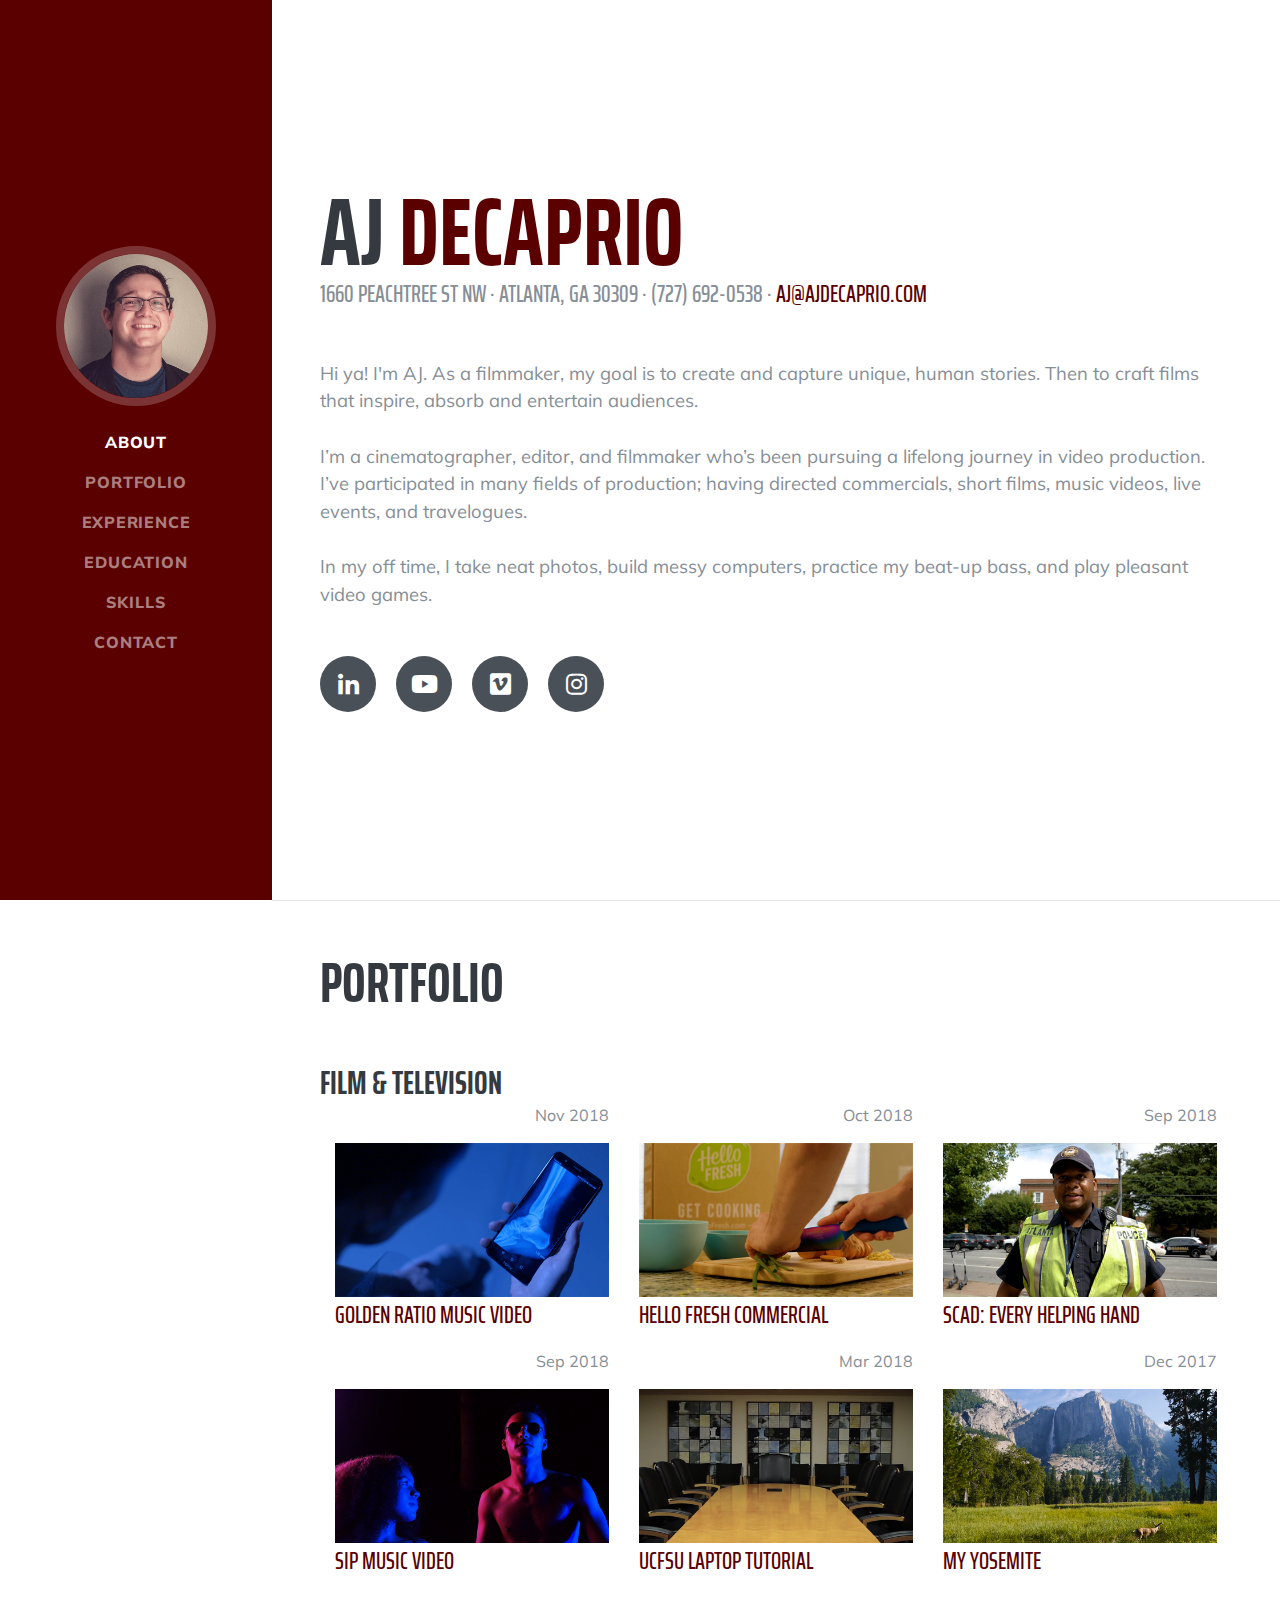
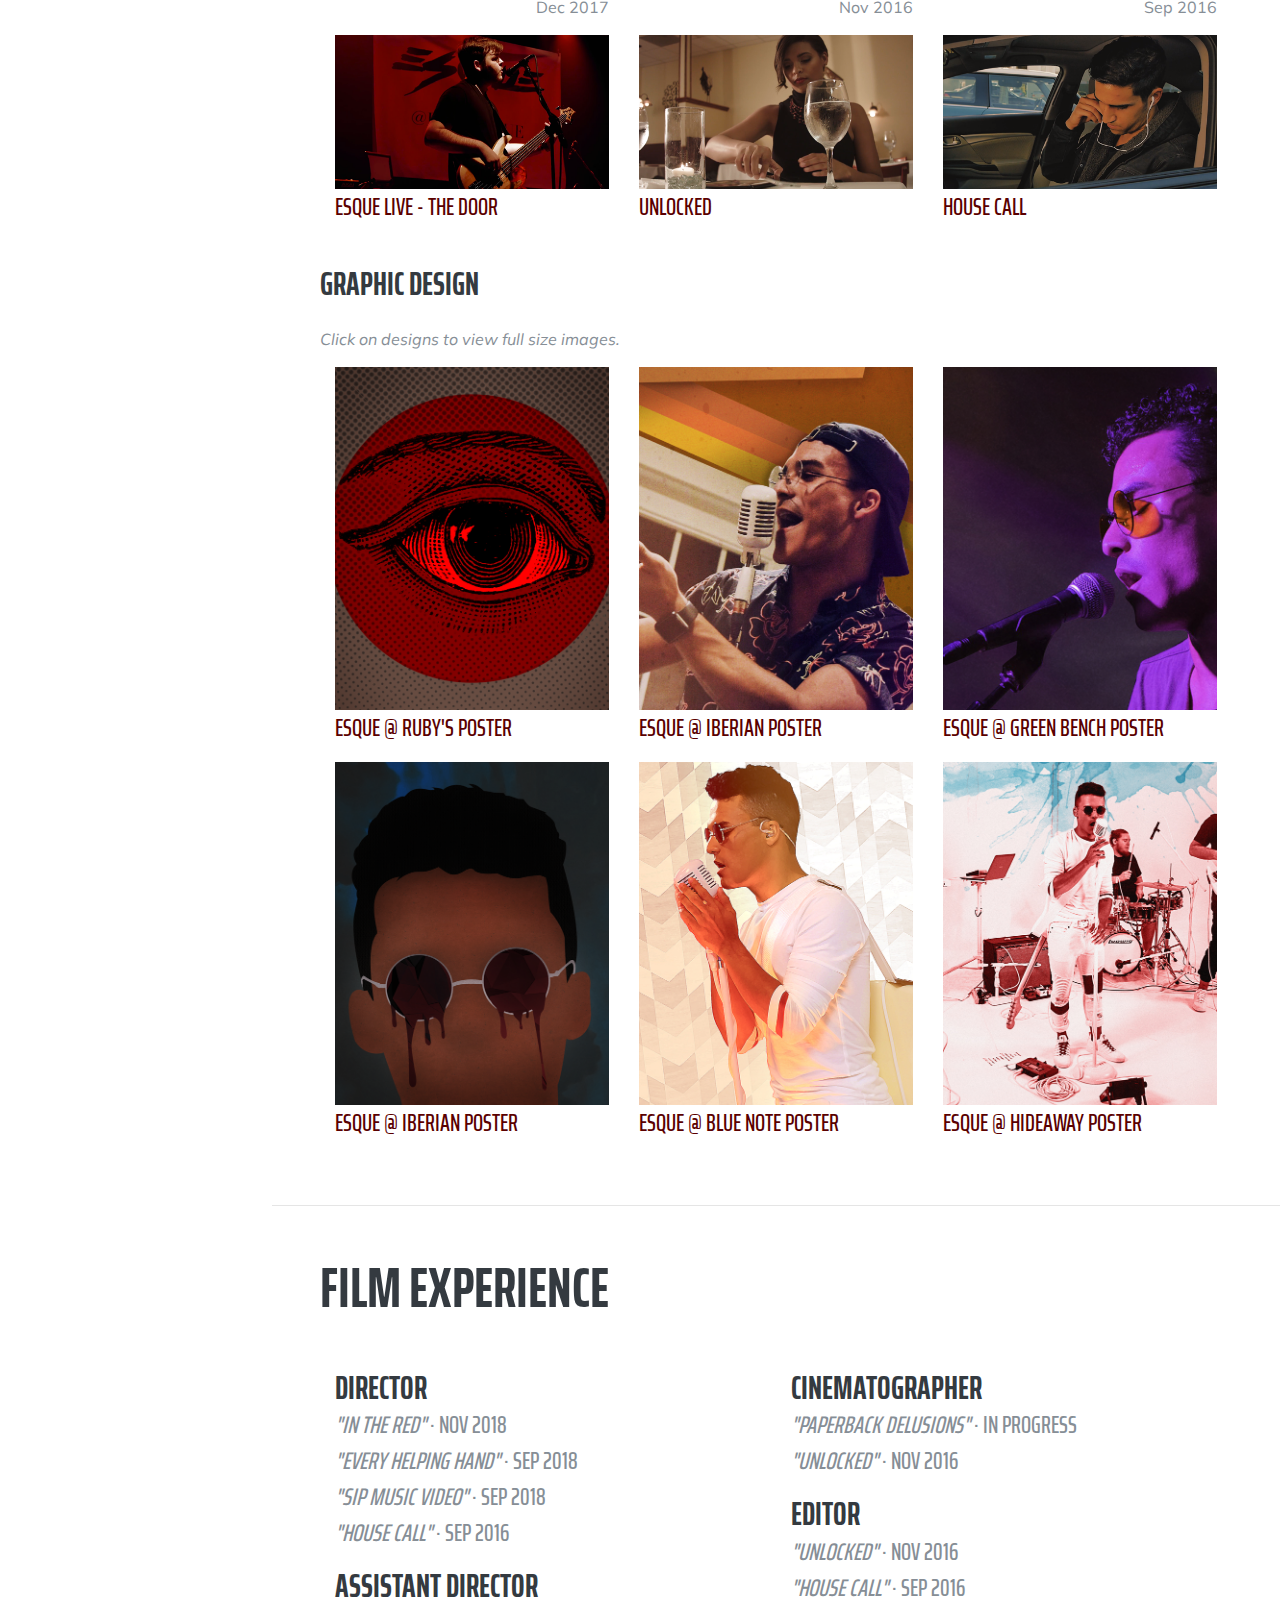
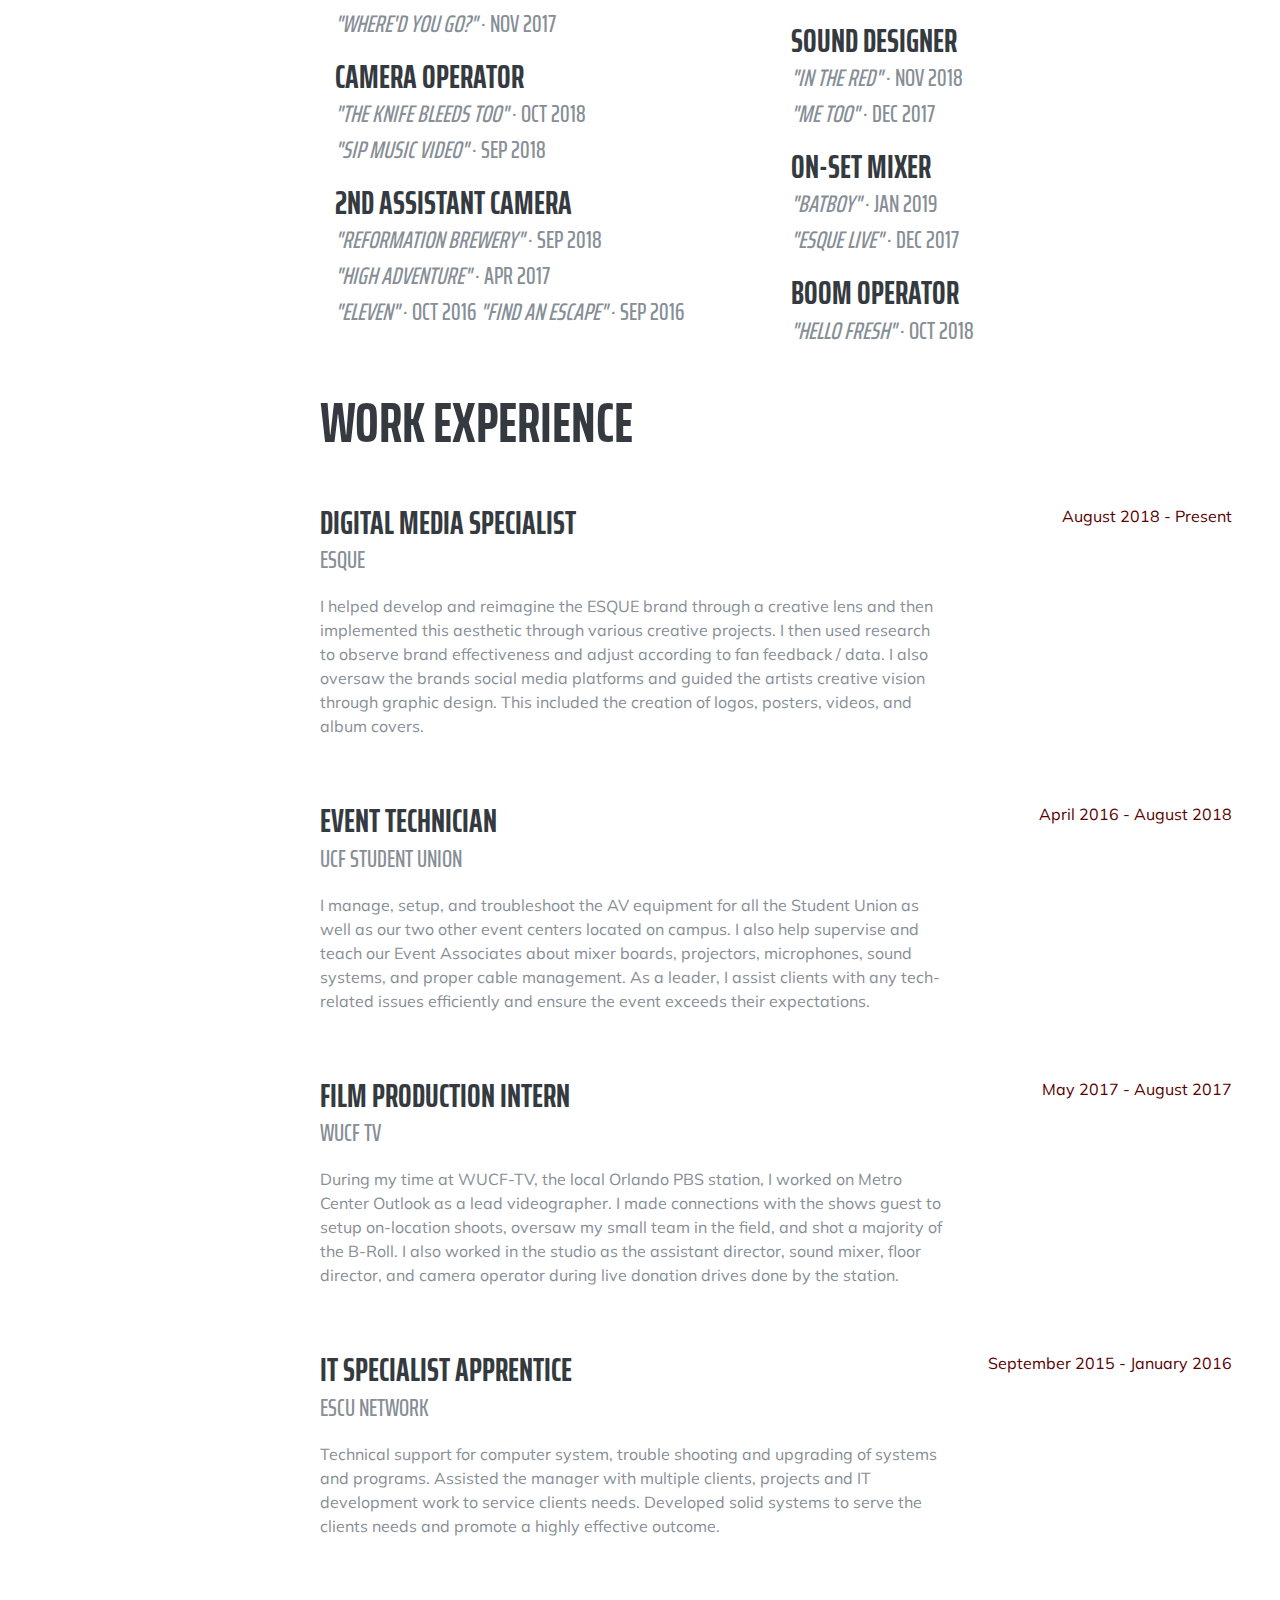
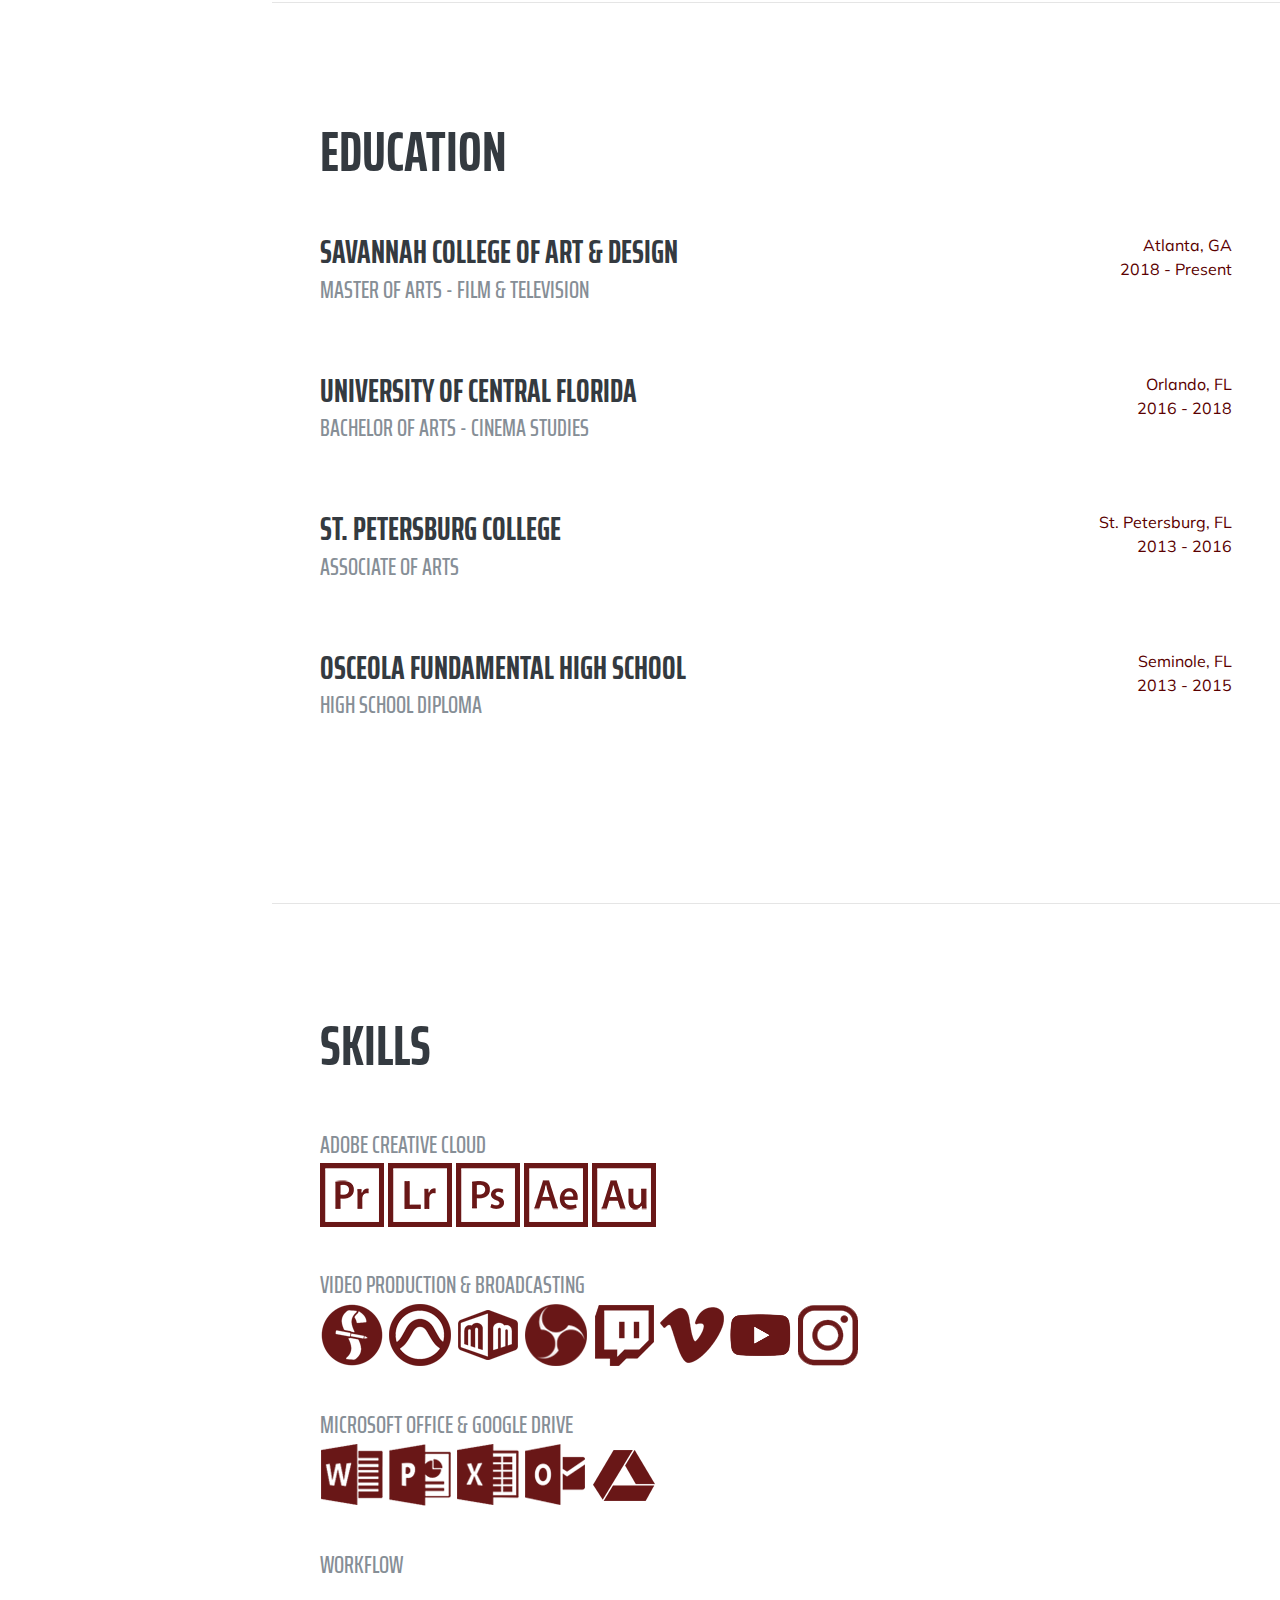
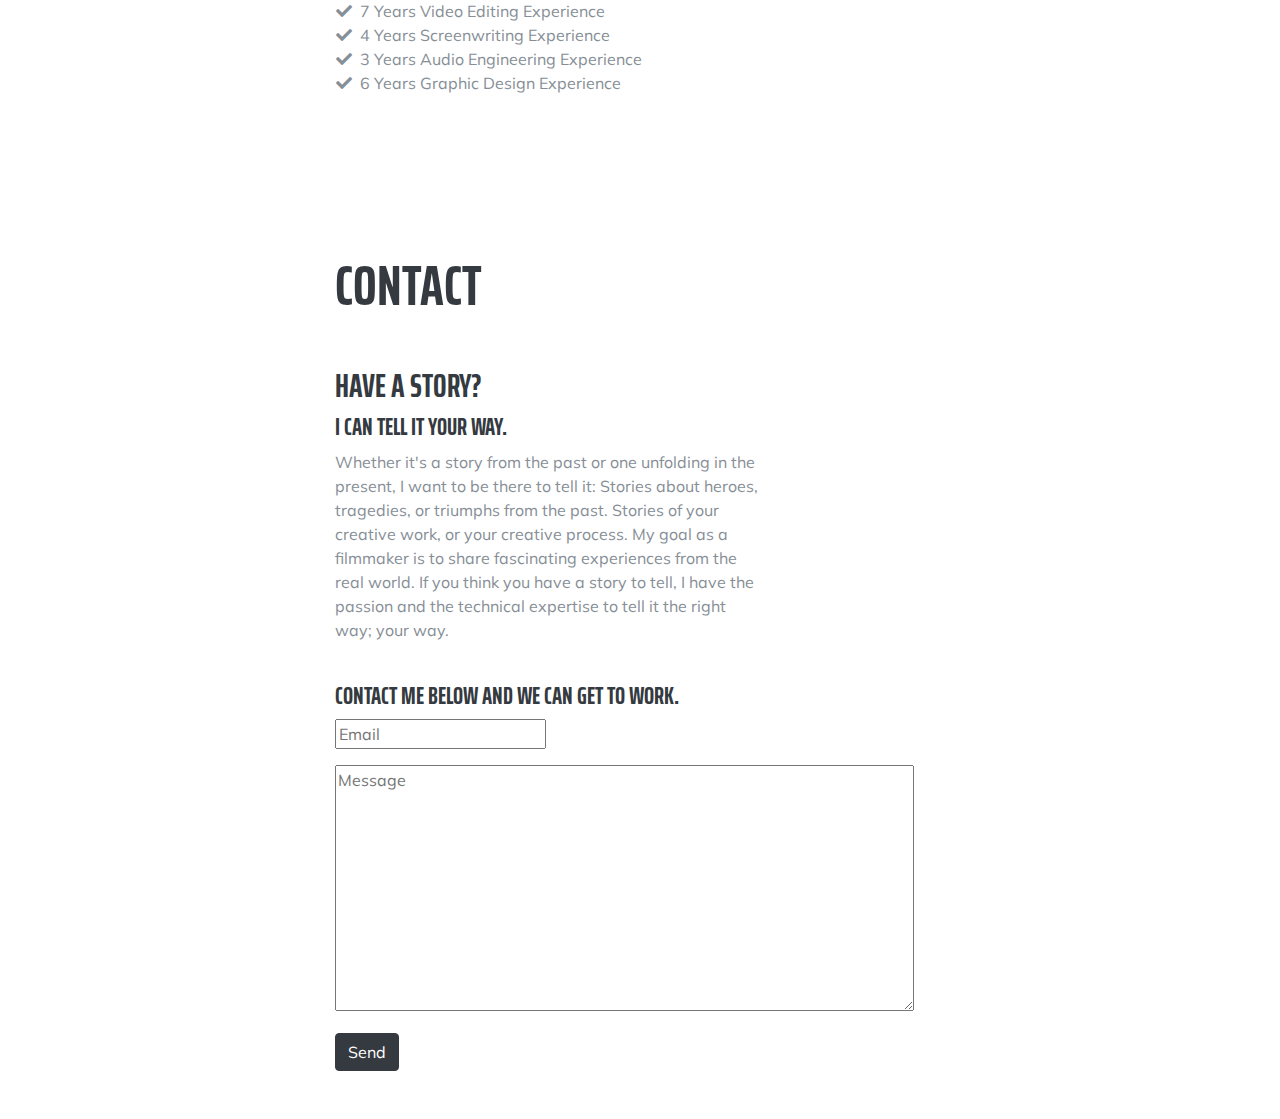
==== index.html @ a06e975a "Update index.html" ====
<!DOCTYPE html>
<html lang="en">

  <head>

    <meta charset="utf-8">
    <meta name="viewport" content="width=device-width, initial-scale=1, shrink-to-fit=no">
    <meta name="description" content="AJ DeCaprio, cinematographer, producer, graphic designer and life long filmmaker who’s been creating videos since I was thirteen years old.">
    <meta name="author" content="AJ DeCaprio">
    <meta name="keywords" content="AJ,DeCaprio,AJ DeCaprio,filmmaker,video,videographer,cinematographer,producer,film,television,filming,streaming,content producer,media,scad,ucf,social media,orlando,atlanta,clearwater,florida,georgia,photography,photographer,photo,av,av technician,event production,production technician,adobe,photoshop,premiere">
    <link rel="shortcut icon" href="/favicon.ico" type="image/x-icon">
    <link rel="icon" href="/favicon.ico" type="image/x-icon">
    
    <title>AJ DeCaprio</title>

    <!-- Bootstrap core CSS -->
    <link href="vendor/bootstrap/css/bootstrap.min.css" rel="stylesheet">

    <!-- Custom fonts for this template -->
    <link href="https://fonts.googleapis.com/css?family=Saira+Extra+Condensed:500,700" rel="stylesheet">
    <link href="https://fonts.googleapis.com/css?family=Muli:400,400i,800,800i" rel="stylesheet">
    <link href="vendor/fontawesome-free/css/all.min.css" rel="stylesheet">

    <!-- Custom styles for this template -->
    <link href="css/resume.min.css" rel="stylesheet">

  </head>

  <body id="page-top">

    <nav class="navbar navbar-expand-lg navbar-dark bg-primary fixed-top" id="sideNav">
      <a class="navbar-brand js-scroll-trigger" href="#page-top">
        <span class="d-block d-lg-none"><img src="img/navlogo.png" alt="AJ DeCaprio Logo"></span>
        <span class="d-none d-lg-block">
          <img class="img-fluid img-profile rounded-circle mx-auto mb-2" src="img/profile.jpg" alt="">
        </span>
      </a>
      <button class="navbar-toggler" type="button" data-toggle="collapse" data-target="#navbarSupportedContent" aria-controls="navbarSupportedContent" aria-expanded="false" aria-label="Toggle navigation">
        <span class="navbar-toggler-icon"></span>
      </button>
      <div class="collapse navbar-collapse" id="navbarSupportedContent">
        <ul class="navbar-nav">
          <li class="nav-item">
            <a class="nav-link js-scroll-trigger" href="#about">About</a>
          </li>
          <li class="nav-item">
            <a class="nav-link js-scroll-trigger" href="#portfolio">Portfolio</a>
          </li>
          <li class="nav-item">
            <a class="nav-link js-scroll-trigger" href="#experience">Experience</a>
          </li>
          <li class="nav-item">
            <a class="nav-link js-scroll-trigger" href="#education">Education</a>
          </li>
          <li class="nav-item">
            <a class="nav-link js-scroll-trigger" href="#skills">Skills</a>
          </li>
          <li class="nav-item">
            <a class="nav-link js-scroll-trigger" href="#contact">Contact</a>
          </li>
        </ul>
      </div>
    </nav>

    <div class="container-fluid p-0">

      <section class="resume-section p-3 p-lg-5 d-flex d-column" id="about">
        <div class="my-auto">
          <h1 class="mb-0">AJ
            <span class="text-primary">DeCaprio</span>
          </h1>
          <div class="subheading mb-5">1660 Peachtree St NW · Atlanta, GA 30309 · (727) 692-0538 ·
            <a href="mailto:name@email.com">aj@ajdecaprio.com</a>
          </div>
          <p class="lead mb-5">Hi ya! I'm AJ. As a filmmaker, my goal is to create and capture unique, human stories. Then to craft films that inspire, absorb and entertain audiences.
            <br><br>I’m a cinematographer, editor, and filmmaker who’s been pursuing a lifelong journey in video production. I’ve participated in many fields of production; having directed commercials, short films, music videos, live events, and travelogues.
            <br><br>In my off time, I take neat photos, build messy computers, practice my beat-up bass, and play pleasant video games.</p>
          <div class="social-icons">
            <a href="https://www.linkedin.com/in/ajdecaprio/">
              <i class="fab fa-linkedin-in"></i>
            </a>
            <a href="https://www.youtube.com/channel/UCJvjbZ6SPmiBK9S8sHtNCKw">
              <i class="fab fa-youtube"></i>
            </a>
            <a href="https://vimeo.com/user14061651">
              <i class="fab fa-vimeo"></i>
            </a>
            <a href="https://www.instagram.com/ajdecaprio/">
              <i class="fab fa-instagram"></i>
            </a>
          </div>
        </div>
      </section>

      <hr class="m-0">

      <section class="resume-section p-3 p-lg-5 d-flex flex-column" id="portfolio">
        <div class="my-auto">
          <h2 class="mb-5">Portfolio</h2>

          <h3 class="mb-0">Film & Television</h3>
          <div class="container">
            <div class="row">
              <div class="col-md-4">
                <p class="text-md-right">Nov 2018</p>
                <div class="thumbnail">
                  <a href="https://vimeo.com/297873818" target="_blank">
                    <img src="img/grthumb.png" alt="Golden Ratio Music Video" style="width:100%">
                    <div class="caption">
                      <div class="subheading mb-3">Golden Ratio Music Video</div>
                    </div>
                  </a>
                </div>
              </div>
              <div class="col-md-4">
                <p class="text-md-right">Oct 2018</p>
                <div class="thumbnail">
                  <a href="https://vimeo.com/296606565" target="_blank">
                    <img src="img/hfthumb.png" alt="Hello Fresh Commercial" style="width:100%">
                    <div class="caption">
                      <div class="subheading mb-3">Hello Fresh Commercial</div>
                    </div>
                  </a>
                </div>
              </div>
              <div class="col-md-4">
                <p class="text-md-right">Sep 2018</p>
                <div class="thumbnail">
                  <a href="https://vimeo.com/294093786" target="_blank">
                    <img src="img/ehhthumb.png" alt="SCAD Every Helping Hand" style="width:100%">
                    <div class="caption">
                      <div class="subheading mb-3">SCAD: Every Helping Hand</div>
                    </div>
                  </a>
                </div>
              </div>
              <div class="col-md-4">
                <p class="text-md-right">Sep 2018</p>
                <div class="thumbnail">
                  <a href="https://www.youtube.com/watch?v=kn7mEF0zBws" target="_blank">
                    <img src="img/sipthumb.png" alt="SIP ESQUE Music Video" style="width:100%">
                    <div class="caption">
                      <div class="subheading mb-3">SIP Music Video</div>
                    </div>
                  </a>
                </div>
              </div>
              <div class="col-md-4">
                <p class="text-md-right">Mar 2018</p>
                <div class="thumbnail">
                  <a href="https://www.youtube.com/watch?v=7LktbxZEDXk" target="_blank">
                    <img src="img/ucfsuthumb.jpg" alt="UCF Student Union Laptop Tutorial" style="width:100%">
                    <div class="caption">
                      <div class="subheading mb-3">UCFSU Laptop Tutorial</div>
                    </div>
                  </a>
                </div>
              </div>
              <div class="col-md-4">
                <p class="text-md-right">Dec 2017</p>
                <div class="thumbnail">
                  <a href="https://www.youtube.com/watch?v=hkmFsbJA8bU" target="_blank">
                    <img src="img/ythumb.png" alt="My Yosemite" style="width:100%">
                    <div class="caption">
                      <div class="subheading mb-3">My Yosemite</div>
                    </div>
                  </a>
                </div>
              </div>
              <div class="col-md-4">
                <p class="text-md-right">Dec 2017</p>
                <div class="thumbnail">
                  <a href="https://www.youtube.com/watch?v=hBMChpxSTyI" target="_blank">
                    <img src="img/etdthumb.png" alt="ESQUE The Door Cover" style="width:100%">
                    <div class="caption">
                      <div class="subheading mb-3">ESQUE Live - The Door</div>
                    </div>
                  </a>
                </div>
              </div>
              <div class="col-md-4">
                <p class="text-md-right">Nov 2016</p>
                <div class="thumbnail">
                  <a href="https://www.youtube.com/watch?v=hHYoXOsNoZA" target="_blank">
                    <img src="img/unlthumb.png" alt="Unlocked" style="width:100%">
                    <div class="caption">
                      <div class="subheading mb-3">Unlocked</div>
                    </div>
                  </a>
                </div>
              </div>
              <div class="col-md-4">
                <p class="text-md-right">Sep 2016</p>
                <div class="thumbnail">
                  <a href="https://vimeo.com/183699659" target="_blank">
                    <img src="img/hcthumb.png" alt="House Call" style="width:100%">
                    <div class="caption">
                      <div class="subheading mb-3">House Call</div>
                    </div>
                  </a>
                </div>
              </div>
            </div>
          </div><br>


          <h3 class="mb-0">Graphic Design</h3><br>
          <p><i>Click on designs to view full size images.</i></p>
          <div class="container">
            <div class="row">
              <div class="col-md-4">
                <div class="thumbnail">
                  <a href="img/esque6.png" target="_blank">
                    <img src="img/esque6thumb.png" alt="ESQUE Poster" style="width:100%">
                    <div class="caption">
                      <div class="subheading mb-3">ESQUE @ Ruby's Poster</div>
                    </div>
                  </a>
                </div>
              </div>
              <div class="col-md-4">
                <div class="thumbnail">
                  <a href="img/esque5.jpg" target="_blank">
                    <img src="img/esque5thumb.jpg" alt="ESQUE Poster" style="width:100%">
                    <div class="caption">
                      <div class="subheading mb-3">ESQUE @ Iberian Poster</div>
                    </div>
                  </a>
                </div>
              </div>
              <div class="col-md-4">
                <div class="thumbnail">
                  <a href="img/esque4.jpeg" target="_blank">
                    <img src="img/esque4thumb.jpg" alt="ESQUE Poster" style="width:100%">
                    <div class="caption">
                      <div class="subheading mb-3">ESQUE @ Green Bench Poster</div>
                    </div>
                  </a>
                </div>
              </div>
              <div class="col-md-4">
                <div class="thumbnail">
                  <a href="img/esque3.png" target="_blank">
                    <img src="img/esque3thumb.png" alt="ESQUE Poster" style="width:100%">
                    <div class="caption">
                      <div class="subheading mb-3">ESQUE @ Iberian Poster</div>
                    </div>
                  </a>
                </div>
              </div>
              <div class="col-md-4">
                <div class="thumbnail">
                  <a href="img/esque2.png" target="_blank">
                    <img src="img/esque2thumb.jpg" alt="ESQUE Poster" style="width:100%">
                    <div class="caption">
                      <div class="subheading mb-3">ESQUE @ Blue Note Poster</div>
                    </div>
                  </a>
                </div>
              </div>
              <div class="col-md-4">
                <div class="thumbnail">
                  <a href="img/esque1.jpg" target="_blank">
                    <img src="img/esque1thumb.jpg" alt="ESQUE Poster" style="width:100%">
                    <div class="caption">
                      <div class="subheading mb-3">ESQUE @ Hideaway Poster</div>
                    </div>
                  </a>
                </div>
              </div>
            </div>
          </div>

        </div>
      </section>

      <hr class="m-0">

      <section class="resume-section p-3 p-lg-5 d-flex flex-column" id="experience">
        <div class="my-auto">
          <h2 class="mb-5">Film Experience</h2>

          <div class="container">
            <div class="row align-items-start">
              <div class="col">
                <h3 class="mb-0">Director</h3>
                <div class="subheading mb-3">
                  <i>"In The Red"</i> · Nov 2018<br>
                  <i>"Every Helping Hand"</i> · Sep 2018<br>
                  <i>"SIP Music Video"</i> · Sep 2018<br>
                  <i>"House Call"</i> · Sep 2016<br>
                </div>
                <h3 class="mb-0">Assistant Director</h3>
                <div class="subheading mb-3 ">
                  <i>"Where'd You Go?"</i> · Nov 2017
                </div>
                <h3 class="mb-0">Camera Operator</h3>
                <div class="subheading mb-3">
                  <i>"The Knife Bleeds Too"</i> · Oct 2018<br>
                  <i>"SIP Music Video"</i> · Sep 2018<br>
                </div>
                <h3 class="mb-0">2nd Assistant Camera</h3>
                <div class="subheading mb-3">
                  <i>"Reformation Brewery"</i> · Sep 2018<br>
                  <i>"High Adventure"</i> · Apr 2017<br>
                  <i>"Eleven"</i> · Oct 2016
                  <i>"Find an Escape"</i> · Sep 2016<br>
                </div>
              </div>
              <div class="col">
                <h3 class="mb-0">Cinematographer</h3>
                <div class="subheading mb-3">
                  <i>"Paperback Delusions"</i> · In Progress<br>
                  <i>"Unlocked"</i> · Nov 2016
                </div>
                <h3 class="mb-0">Editor</h3>
                <div class="subheading mb-3">
                  <i>"Unlocked"</i> · Nov 2016<br>
                  <i>"House Call"</i> · Sep 2016
                </div>
                <h3 class="mb-0">Sound Designer</h3>
                <div class="subheading mb-3">
                  <i>"In The Red"</i> · Nov 2018<br>
                  <i>"Me Too"</i> · Dec 2017
                </div>
                <h3 class="mb-0">On-Set Mixer</h3>
                <div class="subheading mb-3">
                  <i>"BatBoy"</i> · Jan 2019<br>
                  <i>"ESQUE Live"</i> · Dec 2017<br>
                </div>
                <h3 class="mb-0">Boom Operator</h3>
                <div class="subheading mb-3">
                  <i>"Hello Fresh"</i> · Oct 2018
                </div>

              </div>
            </div>


        </div><br>

          <h2 class="mb-5">Work Experience</h2>

          <div class="resume-item d-flex flex-column flex-md-row mb-5">
            <div class="resume-content mr-auto">
              <h3 class="mb-0">Digital Media Specialist</h3>
              <div class="subheading mb-3">ESQUE</div>
              <p>I helped develop and reimagine the ESQUE brand through a creative lens and then implemented this aesthetic through various creative projects. I then used research to observe brand effectiveness and adjust according to fan feedback / data. I also oversaw the brands social media platforms and guided the artists creative vision through graphic design. This included the creation of  logos, posters, videos, and album covers.</p>
            </div>
            <div class="resume-date text-md-right">
              <span class="text-primary">August 2018 - Present</span>
            </div>
          </div>

          <div class="resume-item d-flex flex-column flex-md-row mb-5">
            <div class="resume-content mr-auto">
              <h3 class="mb-0">Event Technician</h3>
              <div class="subheading mb-3">UCF Student Union</div>
              <p>I manage, setup, and troubleshoot the AV equipment for all the Student Union as well as our two other event centers located on campus. I also help supervise and teach our Event Associates about mixer boards, projectors, microphones, sound systems, and proper cable management. As a leader, I assist clients with any tech-related issues efficiently and ensure the event exceeds their expectations.</p>
            </div>
            <div class="resume-date text-md-right">
              <span class="text-primary">April 2016 - August 2018</span>
            </div>
          </div>

          <div class="resume-item d-flex flex-column flex-md-row mb-5">
            <div class="resume-content mr-auto">
              <h3 class="mb-0">Film Production Intern</h3>
              <div class="subheading mb-3">WUCF TV</div>
              <p>During my time at WUCF-TV, the local Orlando PBS station, I worked on Metro Center Outlook as a lead videographer. I made connections with the shows guest to setup on-location shoots, oversaw my small team in the field, and shot a majority of the B-Roll. I also worked in the studio as the assistant director, sound mixer, floor director, and camera operator during live donation drives done by the station.</p>
            </div>
            <div class="resume-date text-md-right">
              <span class="text-primary">May 2017 - August 2017</span>
            </div>
          </div>

          <div class="resume-item d-flex flex-column flex-md-row">
            <div class="resume-content mr-auto">
              <h3 class="mb-0">IT Specialist Apprentice</h3>
              <div class="subheading mb-3">ESCU Network</div>
              <p>Technical support for computer system, trouble shooting and upgrading of systems and programs.
                Assisted the manager with multiple clients, projects and IT development work to service clients needs. Developed solid systems to serve the clients needs and promote a highly effective outcome.</p>
            </div>
            <div class="resume-date text-md-right">
              <span class="text-primary">September 2015 - January 2016</span>
            </div>
          </div>

        </div>

      </section>

      <hr class="m-0">

      <section class="resume-section p-3 p-lg-5 d-flex flex-column" id="education">
        <div class="my-auto">
          <h2 class="mb-5">Education</h2>

          <div class="resume-item d-flex flex-column flex-md-row mb-5">
            <div class="resume-content mr-auto">
              <h3 class="mb-0">Savannah College of Art & Design</h3>
              <div class="subheading mb-3">Master of Arts - Film & Television</div>
            </div>
            <div class="resume-date text-md-right">
              <div><span class="text-primary">Atlanta, GA</span></div>
              <span class="text-primary">2018 - Present</span>
            </div>
          </div>

          <div class="resume-item d-flex flex-column flex-md-row mb-5">
            <div class="resume-content mr-auto">
              <h3 class="mb-0">University of Central Florida</h3>
              <div class="subheading mb-3">Bachelor of Arts - Cinema Studies</div>
            </div>
            <div class="resume-date text-md-right">
              <div><span class="text-primary">Orlando, FL</span></div>
              <span class="text-primary">2016 - 2018</span>
            </div>
          </div>

          <div class="resume-item d-flex flex-column flex-md-row mb-5">
            <div class="resume-content mr-auto">
              <h3 class="mb-0">St. Petersburg College</h3>
              <div class="subheading mb-3">Associate of Arts</div>
            </div>
            <div class="resume-date text-md-right">
              <div><span class="text-primary">St. Petersburg, FL</span></div>
              <span class="text-primary">2013 - 2016</span>
            </div>
          </div>

          <div class="resume-item d-flex flex-column flex-md-row mb-5">
            <div class="resume-content mr-auto">
              <h3 class="mb-0">Osceola Fundamental High School</h3>
              <div class="subheading mb-3">High School Diploma</div>
            </div>
            <div class="resume-date text-md-right">
              <div><span class="text-primary">Seminole, FL</span></div>
              <span class="text-primary">2013 - 2015</span>
            </div>
          </div>

        </div>
      </section>

      <hr class="m-0">

      <section class="resume-section p-3 p-lg-5 d-flex flex-column" id="skills">
        <div class="my-auto">
          <h2 class="mb-5">Skills</h2>

          <div class="subheading mb-3">Adobe Creative Cloud<br>
              <img src="img/pr.png" title="Adobe Premiere" alt="Adobe Premiere" class="skill">
              <img src="img/lr.png" title="Adobe Lightroom" alt="Adobe Lightroom" class="skill">
              <img src="img/ps.png" title="Adobe Photoshop"alt="Adobe Photoshop" class="skill">
              <img src="img/ae.png" title="Adobe After Effects" alt="Adobe After Effects" class="skill">
              <img src="img/au.png" title="Adobe Audition" alt="Adobe Audition" class="skill">
          </div><br>
          <div class="subheading mb-3">Video Production & Broadcasting<br>
              <a class="skill"><img src="img/fd.png" title="Final Draft" alt="Final Draft" class="skill">
              <a class="skill"><img src="img/pt.png" title="Avid Pro Tools" alt="Avid Pro Tools" class="skill">
              <a class="skill"><img src="img/mmbs.png" title="Movie Magic Budgeting and Scheduling" alt="Movie Magic Budgeting and Scheduling" class="skill">
              <a class="skill"><img src="img/obs.png" title="Open Broadcasting Software" alt="OBS" class="skill">
              <a class="skill"><img src="img/tw.png" title="Twitch" alt="Twitch" class="skill">
              <a class="skill"><img src="img/vimeo.png" title="Vimeo" alt="Vimeo" class="skill">
              <a class="skill"><img src="img/yt.png" title="YouTube" alt="YouTube" class="skill">
              <a class="skill"><img src="img/insta.png" title="Instagram" alt="Instagram" class="skill">
          </div><br>
          <div class="subheading mb-3">Microsoft Office & Google Drive<br>
              <a class="skill"><img src="img/wo.png" title="Microsoft Word" alt="Microsoft Word" class="skill">
              <a class="skill"><img src="img/pp.png" title="Adobe Powerpoint" alt="Microsoft Powerpoint" class="skill">
              <a class="skill"><img src="img/ex.png" title="Microsoft Excel" alt="Microsoft Excel" class="skill">
              <a class="skill"><img src="img/out.png" title="Microsoft Outlook" alt="Microsoft Outlook" class="skill">
              <a class="skill"><img src="img/gd.png" title="Google Drive" alt="Google Drive" class="skill">
          </div><br>


          <div class="subheading mb-3">Workflow</div>
          <ul class="fa-ul mb-0">
            <li>
              <i class="fa-li fa fa-check"></i>
              7 Years Video Editing Experience</li>
            <li>
              <i class="fa-li fa fa-check"></i>
              4 Years Screenwriting Experience</li>
            <li>
              <i class="fa-li fa fa-check"></i>
              3 Years Audio Engineering Experience</li>
            <li>
              <i class="fa-li fa fa-check"></i>
              6 Years Graphic Design Experience</li>
          </ul>
        </div>
      </section>
                
      <section class="resume-section p-3 p-lg-5 d-flex flex-column" id="contact">
        <div class="my-auto col-6">
          <h2 class="mb-5">Contact</h2>
          <h3>Have a Story?</h3>
          <h4>I can tell it your way.</h4>
          <p>Whether it's a story from the past or one unfolding in the present, I want to be there to tell it: Stories about heroes, tragedies, or triumphs from the past. Stories of your creative work, or your creative process. My goal as a filmmaker is to share fascinating experiences from the real world. If you think you have a story to tell, I have the passion and the technical expertise to tell it the right way; your way.</p><br>
          <h4>Contact me below and we can get to work.</h4> 
          <form method="POST" action="https://formspree.io/aj@ajdecaprio.com">
          <div class="form-group">
            <input type="email" id="Email" name="Email" placeholder="Email" cols="10">
          </div>
          <div class="form-group">
            <textarea id="Message" name="Message" placeholder="Message" cols="60" rows="10"></textarea><br>
          </div>
            <button type="submit" class="btn btn-dark">Send</button>
          </div>
          </form>
        
        </div>
      </section>

    </div>

    <!-- Bootstrap core JavaScript -->
    <script src="vendor/jquery/jquery.min.js"></script>
    <script src="vendor/bootstrap/js/bootstrap.bundle.min.js"></script>

    <!-- Plugin JavaScript -->
    <script src="vendor/jquery-easing/jquery.easing.min.js"></script>

    <!-- Custom scripts for this template -->
    <script src="js/resume.min.js"></script>

  </body>

</html>
---- vendor/fontawesome-free/css/all.min.css ----
/*!
 * Font Awesome Free 5.3.1 by @fontawesome - https://fontawesome.com
 * License - https://fontawesome.com/license/free (Icons: CC BY 4.0, Fonts: SIL OFL 1.1, Code: MIT License)
 */
.fa,.fab,.fal,.far,.fas{-moz-osx-font-smoothing:grayscale;-webkit-font-smoothing:antialiased;display:inline-block;font-style:normal;font-variant:normal;text-rendering:auto;line-height:1}.fa-lg{font-size:1.33333em;line-height:.75em;vertical-align:-.0667em}.fa-xs{font-size:.75em}.fa-sm{font-size:.875em}.fa-1x{font-size:1em}.fa-2x{font-size:2em}.fa-3x{font-size:3em}.fa-4x{font-size:4em}.fa-5x{font-size:5em}.fa-6x{font-size:6em}.fa-7x{font-size:7em}.fa-8x{font-size:8em}.fa-9x{font-size:9em}.fa-10x{font-size:10em}.fa-fw{text-align:center;width:1.25em}.fa-ul{list-style-type:none;margin-left:2.5em;padding-left:0}.fa-ul>li{position:relative}.fa-li{left:-2em;position:absolute;text-align:center;width:2em;line-height:inherit}.fa-border{border:.08em solid #eee;border-radius:.1em;padding:.2em .25em .15em}.fa-pull-left{float:left}.fa-pull-right{float:right}.fa.fa-pull-left,.fab.fa-pull-left,.fal.fa-pull-left,.far.fa-pull-left,.fas.fa-pull-left{margin-right:.3em}.fa.fa-pull-right,.fab.fa-pull-right,.fal.fa-pull-right,.far.fa-pull-right,.fas.fa-pull-right{margin-left:.3em}.fa-spin{animation:fa-spin 2s infinite linear}.fa-pulse{animation:fa-spin 1s infinite steps(8)}@keyframes fa-spin{0%{transform:rotate(0deg)}to{transform:rotate(1turn)}}.fa-rotate-90{-ms-filter:"progid:DXImageTransform.Microsoft.BasicImage(rotation=1)";transform:rotate(90deg)}.fa-rotate-180{-ms-filter:"progid:DXImageTransform.Microsoft.BasicImage(rotation=2)";transform:rotate(180deg)}.fa-rotate-270{-ms-filter:"progid:DXImageTransform.Microsoft.BasicImage(rotation=3)";transform:rotate(270deg)}.fa-flip-horizontal{-ms-filter:"progid:DXImageTransform.Microsoft.BasicImage(rotation=0, mirror=1)";transform:scaleX(-1)}.fa-flip-vertical{transform:scaleY(-1)}.fa-flip-horizontal.fa-flip-vertical,.fa-flip-vertical{-ms-filter:"progid:DXImageTransform.Microsoft.BasicImage(rotation=2, mirror=1)"}.fa-flip-horizontal.fa-flip-vertical{transform:scale(-1)}:root .fa-flip-horizontal,:root .fa-flip-vertical,:root .fa-rotate-90,:root .fa-rotate-180,:root .fa-rotate-270{-webkit-filter:none;filter:none}.fa-stack{display:inline-block;height:2em;line-height:2em;position:relative;vertical-align:middle;width:2em}.fa-stack-1x,.fa-stack-2x{left:0;position:absolute;text-align:center;width:100%}.fa-stack-1x{line-height:inherit}.fa-stack-2x{font-size:2em}.fa-inverse{color:#fff}.fa-500px:before{content:"\f26e"}.fa-accessible-icon:before{content:"\f368"}.fa-accusoft:before{content:"\f369"}.fa-ad:before{content:"\f641"}.fa-address-book:before{content:"\f2b9"}.fa-address-card:before{content:"\f2bb"}.fa-adjust:before{content:"\f042"}.fa-adn:before{content:"\f170"}.fa-adversal:before{content:"\f36a"}.fa-affiliatetheme:before{content:"\f36b"}.fa-air-freshener:before{content:"\f5d0"}.fa-algolia:before{content:"\f36c"}.fa-align-center:before{content:"\f037"}.fa-align-justify:before{content:"\f039"}.fa-align-left:before{content:"\f036"}.fa-align-right:before{content:"\f038"}.fa-alipay:before{content:"\f642"}.fa-allergies:before{content:"\f461"}.fa-amazon:before{content:"\f270"}.fa-amazon-pay:before{content:"\f42c"}.fa-ambulance:before{content:"\f0f9"}.fa-american-sign-language-interpreting:before{content:"\f2a3"}.fa-amilia:before{content:"\f36d"}.fa-anchor:before{content:"\f13d"}.fa-android:before{content:"\f17b"}.fa-angellist:before{content:"\f209"}.fa-angle-double-down:before{content:"\f103"}.fa-angle-double-left:before{content:"\f100"}.fa-angle-double-right:before{content:"\f101"}.fa-angle-double-up:before{content:"\f102"}.fa-angle-down:before{content:"\f107"}.fa-angle-left:before{content:"\f104"}.fa-angle-right:before{content:"\f105"}.fa-angle-up:before{content:"\f106"}.fa-angry:before{content:"\f556"}.fa-angrycreative:before{content:"\f36e"}.fa-angular:before{content:"\f420"}.fa-ankh:before{content:"\f644"}.fa-app-store:before{content:"\f36f"}.fa-app-store-ios:before{content:"\f370"}.fa-apper:before{content:"\f371"}.fa-apple:before{content:"\f179"}.fa-apple-alt:before{content:"\f5d1"}.fa-apple-pay:before{content:"\f415"}.fa-archive:before{content:"\f187"}.fa-archway:before{content:"\f557"}.fa-arrow-alt-circle-down:before{content:"\f358"}.fa-arrow-alt-circle-left:before{content:"\f359"}.fa-arrow-alt-circle-right:before{content:"\f35a"}.fa-arrow-alt-circle-up:before{content:"\f35b"}.fa-arrow-circle-down:before{content:"\f0ab"}.fa-arrow-circle-left:before{content:"\f0a8"}.fa-arrow-circle-right:before{content:"\f0a9"}.fa-arrow-circle-up:before{content:"\f0aa"}.fa-arrow-down:before{content:"\f063"}.fa-arrow-left:before{content:"\f060"}.fa-arrow-right:before{content:"\f061"}.fa-arrow-up:before{content:"\f062"}.fa-arrows-alt:before{content:"\f0b2"}.fa-arrows-alt-h:before{content:"\f337"}.fa-arrows-alt-v:before{content:"\f338"}.fa-assistive-listening-systems:before{content:"\f2a2"}.fa-asterisk:before{content:"\f069"}.fa-asymmetrik:before{content:"\f372"}.fa-at:before{content:"\f1fa"}.fa-atlas:before{content:"\f558"}.fa-atom:before{content:"\f5d2"}.fa-audible:before{content:"\f373"}.fa-audio-description:before{content:"\f29e"}.fa-autoprefixer:before{content:"\f41c"}.fa-avianex:before{content:"\f374"}.fa-aviato:before{content:"\f421"}.fa-award:before{content:"\f559"}.fa-aws:before{content:"\f375"}.fa-backspace:before{content:"\f55a"}.fa-backward:before{content:"\f04a"}.fa-balance-scale:before{content:"\f24e"}.fa-ban:before{content:"\f05e"}.fa-band-aid:before{content:"\f462"}.fa-bandcamp:before{content:"\f2d5"}.fa-barcode:before{content:"\f02a"}.fa-bars:before{content:"\f0c9"}.fa-baseball-ball:before{content:"\f433"}.fa-basketball-ball:before{content:"\f434"}.fa-bath:before{content:"\f2cd"}.fa-battery-empty:before{content:"\f244"}.fa-battery-full:before{content:"\f240"}.fa-battery-half:before{content:"\f242"}.fa-battery-quarter:before{content:"\f243"}.fa-battery-three-quarters:before{content:"\f241"}.fa-bed:before{content:"\f236"}.fa-beer:before{content:"\f0fc"}.fa-behance:before{content:"\f1b4"}.fa-behance-square:before{content:"\f1b5"}.fa-bell:before{content:"\f0f3"}.fa-bell-slash:before{content:"\f1f6"}.fa-bezier-curve:before{content:"\f55b"}.fa-bible:before{content:"\f647"}.fa-bicycle:before{content:"\f206"}.fa-bimobject:before{content:"\f378"}.fa-binoculars:before{content:"\f1e5"}.fa-birthday-cake:before{content:"\f1fd"}.fa-bitbucket:before{content:"\f171"}.fa-bitcoin:before{content:"\f379"}.fa-bity:before{content:"\f37a"}.fa-black-tie:before{content:"\f27e"}.fa-blackberry:before{content:"\f37b"}.fa-blender:before{content:"\f517"}.fa-blind:before{content:"\f29d"}.fa-blogger:before{content:"\f37c"}.fa-blogger-b:before{content:"\f37d"}.fa-bluetooth:before{content:"\f293"}.fa-bluetooth-b:before{content:"\f294"}.fa-bold:before{content:"\f032"}.fa-bolt:before{content:"\f0e7"}.fa-bomb:before{content:"\f1e2"}.fa-bone:before{content:"\f5d7"}.fa-bong:before{content:"\f55c"}.fa-book:before{content:"\f02d"}.fa-book-open:before{content:"\f518"}.fa-book-reader:before{content:"\f5da"}.fa-bookmark:before{content:"\f02e"}.fa-bowling-ball:before{content:"\f436"}.fa-box:before{content:"\f466"}.fa-box-open:before{content:"\f49e"}.fa-boxes:before{content:"\f468"}.fa-braille:before{content:"\f2a1"}.fa-brain:before{content:"\f5dc"}.fa-briefcase:before{content:"\f0b1"}.fa-briefcase-medical:before{content:"\f469"}.fa-broadcast-tower:before{content:"\f519"}.fa-broom:before{content:"\f51a"}.fa-brush:before{content:"\f55d"}.fa-btc:before{content:"\f15a"}.fa-bug:before{content:"\f188"}.fa-building:before{content:"\f1ad"}.fa-bullhorn:before{content:"\f0a1"}.fa-bullseye:before{content:"\f140"}.fa-burn:before{content:"\f46a"}.fa-buromobelexperte:before{content:"\f37f"}.fa-bus:before{content:"\f207"}.fa-bus-alt:before{content:"\f55e"}.fa-business-time:before{content:"\f64a"}.fa-buysellads:before{content:"\f20d"}.fa-calculator:before{content:"\f1ec"}.fa-calendar:before{content:"\f133"}.fa-calendar-alt:before{content:"\f073"}.fa-calendar-check:before{content:"\f274"}.fa-calendar-minus:before{content:"\f272"}.fa-calendar-plus:before{content:"\f271"}.fa-calendar-times:before{content:"\f273"}.fa-camera:before{content:"\f030"}.fa-camera-retro:before{content:"\f083"}.fa-cannabis:before{content:"\f55f"}.fa-capsules:before{content:"\f46b"}.fa-car:before{content:"\f1b9"}.fa-car-alt:before{content:"\f5de"}.fa-car-battery:before{content:"\f5df"}.fa-car-crash:before{content:"\f5e1"}.fa-car-side:before{content:"\f5e4"}.fa-caret-down:before{content:"\f0d7"}.fa-caret-left:before{content:"\f0d9"}.fa-caret-right:before{content:"\f0da"}.fa-caret-square-down:before{content:"\f150"}.fa-caret-square-left:before{content:"\f191"}.fa-caret-square-right:before{content:"\f152"}.fa-caret-square-up:before{content:"\f151"}.fa-caret-up:before{content:"\f0d8"}.fa-cart-arrow-down:before{content:"\f218"}.fa-cart-plus:before{content:"\f217"}.fa-cc-amazon-pay:before{content:"\f42d"}.fa-cc-amex:before{content:"\f1f3"}.fa-cc-apple-pay:before{content:"\f416"}.fa-cc-diners-club:before{content:"\f24c"}.fa-cc-discover:before{content:"\f1f2"}.fa-cc-jcb:before{content:"\f24b"}.fa-cc-mastercard:before{content:"\f1f1"}.fa-cc-paypal:before{content:"\f1f4"}.fa-cc-stripe:before{content:"\f1f5"}.fa-cc-visa:before{content:"\f1f0"}.fa-centercode:before{content:"\f380"}.fa-certificate:before{content:"\f0a3"}.fa-chalkboard:before{content:"\f51b"}.fa-chalkboard-teacher:before{content:"\f51c"}.fa-charging-station:before{content:"\f5e7"}.fa-chart-area:before{content:"\f1fe"}.fa-chart-bar:before{content:"\f080"}.fa-chart-line:before{content:"\f201"}.fa-chart-pie:before{content:"\f200"}.fa-check:before{content:"\f00c"}.fa-check-circle:before{content:"\f058"}.fa-check-double:before{content:"\f560"}.fa-check-square:before{content:"\f14a"}.fa-chess:before{content:"\f439"}.fa-chess-bishop:before{content:"\f43a"}.fa-chess-board:before{content:"\f43c"}.fa-chess-king:before{content:"\f43f"}.fa-chess-knight:before{content:"\f441"}.fa-chess-pawn:before{content:"\f443"}.fa-chess-queen:before{content:"\f445"}.fa-chess-rook:before{content:"\f447"}.fa-chevron-circle-down:before{content:"\f13a"}.fa-chevron-circle-left:before{content:"\f137"}.fa-chevron-circle-right:before{content:"\f138"}.fa-chevron-circle-up:before{content:"\f139"}.fa-chevron-down:before{content:"\f078"}.fa-chevron-left:before{content:"\f053"}.fa-chevron-right:before{content:"\f054"}.fa-chevron-up:before{content:"\f077"}.fa-child:before{content:"\f1ae"}.fa-chrome:before{content:"\f268"}.fa-church:before{content:"\f51d"}.fa-circle:before{content:"\f111"}.fa-circle-notch:before{content:"\f1ce"}.fa-city:before{content:"\f64f"}.fa-clipboard:before{content:"\f328"}.fa-clipboard-check:before{content:"\f46c"}.fa-clipboard-list:before{content:"\f46d"}.fa-clock:before{content:"\f017"}.fa-clone:before{content:"\f24d"}.fa-closed-captioning:before{content:"\f20a"}.fa-cloud:before{content:"\f0c2"}.fa-cloud-download-alt:before{content:"\f381"}.fa-cloud-upload-alt:before{content:"\f382"}.fa-cloudscale:before{content:"\f383"}.fa-cloudsmith:before{content:"\f384"}.fa-cloudversify:before{content:"\f385"}.fa-cocktail:before{content:"\f561"}.fa-code:before{content:"\f121"}.fa-code-branch:before{content:"\f126"}.fa-codepen:before{content:"\f1cb"}.fa-codiepie:before{content:"\f284"}.fa-coffee:before{content:"\f0f4"}.fa-cog:before{content:"\f013"}.fa-cogs:before{content:"\f085"}.fa-coins:before{content:"\f51e"}.fa-columns:before{content:"\f0db"}.fa-comment:before{content:"\f075"}.fa-comment-alt:before{content:"\f27a"}.fa-comment-dollar:before{content:"\f651"}.fa-comment-dots:before{content:"\f4ad"}.fa-comment-slash:before{content:"\f4b3"}.fa-comments:before{content:"\f086"}.fa-comments-dollar:before{content:"\f653"}.fa-compact-disc:before{content:"\f51f"}.fa-compass:before{content:"\f14e"}.fa-compress:before{content:"\f066"}.fa-concierge-bell:before{content:"\f562"}.fa-connectdevelop:before{content:"\f20e"}.fa-contao:before{content:"\f26d"}.fa-cookie:before{content:"\f563"}.fa-cookie-bite:before{content:"\f564"}.fa-copy:before{content:"\f0c5"}.fa-copyright:before{content:"\f1f9"}.fa-couch:before{content:"\f4b8"}.fa-cpanel:before{content:"\f388"}.fa-creative-commons:before{content:"\f25e"}.fa-creative-commons-by:before{content:"\f4e7"}.fa-creative-commons-nc:before{content:"\f4e8"}.fa-creative-commons-nc-eu:before{content:"\f4e9"}.fa-creative-commons-nc-jp:before{content:"\f4ea"}.fa-creative-commons-nd:before{content:"\f4eb"}.fa-creative-commons-pd:before{content:"\f4ec"}.fa-creative-commons-pd-alt:before{content:"\f4ed"}.fa-creative-commons-remix:before{content:"\f4ee"}.fa-creative-commons-sa:before{content:"\f4ef"}.fa-creative-commons-sampling:before{content:"\f4f0"}.fa-creative-commons-sampling-plus:before{content:"\f4f1"}.fa-creative-commons-share:before{content:"\f4f2"}.fa-credit-card:before{content:"\f09d"}.fa-crop:before{content:"\f125"}.fa-crop-alt:before{content:"\f565"}.fa-cross:before{content:"\f654"}.fa-crosshairs:before{content:"\f05b"}.fa-crow:before{content:"\f520"}.fa-crown:before{content:"\f521"}.fa-css3:before{content:"\f13c"}.fa-css3-alt:before{content:"\f38b"}.fa-cube:before{content:"\f1b2"}.fa-cubes:before{content:"\f1b3"}.fa-cut:before{content:"\f0c4"}.fa-cuttlefish:before{content:"\f38c"}.fa-d-and-d:before{content:"\f38d"}.fa-dashcube:before{content:"\f210"}.fa-database:before{content:"\f1c0"}.fa-deaf:before{content:"\f2a4"}.fa-delicious:before{content:"\f1a5"}.fa-deploydog:before{content:"\f38e"}.fa-deskpro:before{content:"\f38f"}.fa-desktop:before{content:"\f108"}.fa-deviantart:before{content:"\f1bd"}.fa-dharmachakra:before{content:"\f655"}.fa-diagnoses:before{content:"\f470"}.fa-dice:before{content:"\f522"}.fa-dice-five:before{content:"\f523"}.fa-dice-four:before{content:"\f524"}.fa-dice-one:before{content:"\f525"}.fa-dice-six:before{content:"\f526"}.fa-dice-three:before{content:"\f527"}.fa-dice-two:before{content:"\f528"}.fa-digg:before{content:"\f1a6"}.fa-digital-ocean:before{content:"\f391"}.fa-digital-tachograph:before{content:"\f566"}.fa-directions:before{content:"\f5eb"}.fa-discord:before{content:"\f392"}.fa-discourse:before{content:"\f393"}.fa-divide:before{content:"\f529"}.fa-dizzy:before{content:"\f567"}.fa-dna:before{content:"\f471"}.fa-dochub:before{content:"\f394"}.fa-docker:before{content:"\f395"}.fa-dollar-sign:before{content:"\f155"}.fa-dolly:before{content:"\f472"}.fa-dolly-flatbed:before{content:"\f474"}.fa-donate:before{content:"\f4b9"}.fa-door-closed:before{content:"\f52a"}.fa-door-open:before{content:"\f52b"}.fa-dot-circle:before{content:"\f192"}.fa-dove:before{content:"\f4ba"}.fa-download:before{content:"\f019"}.fa-draft2digital:before{content:"\f396"}.fa-drafting-compass:before{content:"\f568"}.fa-draw-polygon:before{content:"\f5ee"}.fa-dribbble:before{content:"\f17d"}.fa-dribbble-square:before{content:"\f397"}.fa-dropbox:before{content:"\f16b"}.fa-drum:before{content:"\f569"}.fa-drum-steelpan:before{content:"\f56a"}.fa-drupal:before{content:"\f1a9"}.fa-dumbbell:before{content:"\f44b"}.fa-dyalog:before{content:"\f399"}.fa-earlybirds:before{content:"\f39a"}.fa-ebay:before{content:"\f4f4"}.fa-edge:before{content:"\f282"}.fa-edit:before{content:"\f044"}.fa-eject:before{content:"\f052"}.fa-elementor:before{content:"\f430"}.fa-ellipsis-h:before{content:"\f141"}.fa-ellipsis-v:before{content:"\f142"}.fa-ello:before{content:"\f5f1"}.fa-ember:before{content:"\f423"}.fa-empire:before{content:"\f1d1"}.fa-envelope:before{content:"\f0e0"}.fa-envelope-open:before{content:"\f2b6"}.fa-envelope-open-text:before{content:"\f658"}.fa-envelope-square:before{content:"\f199"}.fa-envira:before{content:"\f299"}.fa-equals:before{content:"\f52c"}.fa-eraser:before{content:"\f12d"}.fa-erlang:before{content:"\f39d"}.fa-ethereum:before{content:"\f42e"}.fa-etsy:before{content:"\f2d7"}.fa-euro-sign:before{content:"\f153"}.fa-exchange-alt:before{content:"\f362"}.fa-exclamation:before{content:"\f12a"}.fa-exclamation-circle:before{content:"\f06a"}.fa-exclamation-triangle:before{content:"\f071"}.fa-expand:before{content:"\f065"}.fa-expand-arrows-alt:before{content:"\f31e"}.fa-expeditedssl:before{content:"\f23e"}.fa-external-link-alt:before{content:"\f35d"}.fa-external-link-square-alt:before{content:"\f360"}.fa-eye:before{content:"\f06e"}.fa-eye-dropper:before{content:"\f1fb"}.fa-eye-slash:before{content:"\f070"}.fa-facebook:before{content:"\f09a"}.fa-facebook-f:before{content:"\f39e"}.fa-facebook-messenger:before{content:"\f39f"}.fa-facebook-square:before{content:"\f082"}.fa-fast-backward:before{content:"\f049"}.fa-fast-forward:before{content:"\f050"}.fa-fax:before{content:"\f1ac"}.fa-feather:before{content:"\f52d"}.fa-feather-alt:before{content:"\f56b"}.fa-female:before{content:"\f182"}.fa-fighter-jet:before{content:"\f0fb"}.fa-file:before{content:"\f15b"}.fa-file-alt:before{content:"\f15c"}.fa-file-archive:before{content:"\f1c6"}.fa-file-audio:before{content:"\f1c7"}.fa-file-code:before{content:"\f1c9"}.fa-file-contract:before{content:"\f56c"}.fa-file-download:before{content:"\f56d"}.fa-file-excel:before{content:"\f1c3"}.fa-file-export:before{content:"\f56e"}.fa-file-image:before{content:"\f1c5"}.fa-file-import:before{content:"\f56f"}.fa-file-invoice:before{content:"\f570"}.fa-file-invoice-dollar:before{content:"\f571"}.fa-file-medical:before{content:"\f477"}.fa-file-medical-alt:before{content:"\f478"}.fa-file-pdf:before{content:"\f1c1"}.fa-file-powerpoint:before{content:"\f1c4"}.fa-file-prescription:before{content:"\f572"}.fa-file-signature:before{content:"\f573"}.fa-file-upload:before{content:"\f574"}.fa-file-video:before{content:"\f1c8"}.fa-file-word:before{content:"\f1c2"}.fa-fill:before{content:"\f575"}.fa-fill-drip:before{content:"\f576"}.fa-film:before{content:"\f008"}.fa-filter:before{content:"\f0b0"}.fa-fingerprint:before{content:"\f577"}.fa-fire:before{content:"\f06d"}.fa-fire-extinguisher:before{content:"\f134"}.fa-firefox:before{content:"\f269"}.fa-first-aid:before{content:"\f479"}.fa-first-order:before{content:"\f2b0"}.fa-first-order-alt:before{content:"\f50a"}.fa-firstdraft:before{content:"\f3a1"}.fa-fish:before{content:"\f578"}.fa-flag:before{content:"\f024"}.fa-flag-checkered:before{content:"\f11e"}.fa-flask:before{content:"\f0c3"}.fa-flickr:before{content:"\f16e"}.fa-flipboard:before{content:"\f44d"}.fa-flushed:before{content:"\f579"}.fa-fly:before{content:"\f417"}.fa-folder:before{content:"\f07b"}.fa-folder-minus:before{content:"\f65d"}.fa-folder-open:before{content:"\f07c"}.fa-folder-plus:before{content:"\f65e"}.fa-font:before{content:"\f031"}.fa-font-awesome:before{content:"\f2b4"}.fa-font-awesome-alt:before{content:"\f35c"}.fa-font-awesome-flag:before{content:"\f425"}.fa-font-awesome-logo-full:before{content:"\f4e6"}.fa-fonticons:before{content:"\f280"}.fa-fonticons-fi:before{content:"\f3a2"}.fa-football-ball:before{content:"\f44e"}.fa-fort-awesome:before{content:"\f286"}.fa-fort-awesome-alt:before{content:"\f3a3"}.fa-forumbee:before{content:"\f211"}.fa-forward:before{content:"\f04e"}.fa-foursquare:before{content:"\f180"}.fa-free-code-camp:before{content:"\f2c5"}.fa-freebsd:before{content:"\f3a4"}.fa-frog:before{content:"\f52e"}.fa-frown:before{content:"\f119"}.fa-frown-open:before{content:"\f57a"}.fa-fulcrum:before{content:"\f50b"}.fa-funnel-dollar:before{content:"\f662"}.fa-futbol:before{content:"\f1e3"}.fa-galactic-republic:before{content:"\f50c"}.fa-galactic-senate:before{content:"\f50d"}.fa-gamepad:before{content:"\f11b"}.fa-gas-pump:before{content:"\f52f"}.fa-gavel:before{content:"\f0e3"}.fa-gem:before{content:"\f3a5"}.fa-genderless:before{content:"\f22d"}.fa-get-pocket:before{content:"\f265"}.fa-gg:before{content:"\f260"}.fa-gg-circle:before{content:"\f261"}.fa-gift:before{content:"\f06b"}.fa-git:before{content:"\f1d3"}.fa-git-square:before{content:"\f1d2"}.fa-github:before{content:"\f09b"}.fa-github-alt:before{content:"\f113"}.fa-github-square:before{content:"\f092"}.fa-gitkraken:before{content:"\f3a6"}.fa-gitlab:before{content:"\f296"}.fa-gitter:before{content:"\f426"}.fa-glass-martini:before{content:"\f000"}.fa-glass-martini-alt:before{content:"\f57b"}.fa-glasses:before{content:"\f530"}.fa-glide:before{content:"\f2a5"}.fa-glide-g:before{content:"\f2a6"}.fa-globe:before{content:"\f0ac"}.fa-globe-africa:before{content:"\f57c"}.fa-globe-americas:before{content:"\f57d"}.fa-globe-asia:before{content:"\f57e"}.fa-gofore:before{content:"\f3a7"}.fa-golf-ball:before{content:"\f450"}.fa-goodreads:before{content:"\f3a8"}.fa-goodreads-g:before{content:"\f3a9"}.fa-google:before{content:"\f1a0"}.fa-google-drive:before{content:"\f3aa"}.fa-google-play:before{content:"\f3ab"}.fa-google-plus:before{content:"\f2b3"}.fa-google-plus-g:before{content:"\f0d5"}.fa-google-plus-square:before{content:"\f0d4"}.fa-google-wallet:before{content:"\f1ee"}.fa-gopuram:before{content:"\f664"}.fa-graduation-cap:before{content:"\f19d"}.fa-gratipay:before{content:"\f184"}.fa-grav:before{content:"\f2d6"}.fa-greater-than:before{content:"\f531"}.fa-greater-than-equal:before{content:"\f532"}.fa-grimace:before{content:"\f57f"}.fa-grin:before{content:"\f580"}.fa-grin-alt:before{content:"\f581"}.fa-grin-beam:before{content:"\f582"}.fa-grin-beam-sweat:before{content:"\f583"}.fa-grin-hearts:before{content:"\f584"}.fa-grin-squint:before{content:"\f585"}.fa-grin-squint-tears:before{content:"\f586"}.fa-grin-stars:before{content:"\f587"}.fa-grin-tears:before{content:"\f588"}.fa-grin-tongue:before{content:"\f589"}.fa-grin-tongue-squint:before{content:"\f58a"}.fa-grin-tongue-wink:before{content:"\f58b"}.fa-grin-wink:before{content:"\f58c"}.fa-grip-horizontal:before{content:"\f58d"}.fa-grip-vertical:before{content:"\f58e"}.fa-gripfire:before{content:"\f3ac"}.fa-grunt:before{content:"\f3ad"}.fa-gulp:before{content:"\f3ae"}.fa-h-square:before{content:"\f0fd"}.fa-hacker-news:before{content:"\f1d4"}.fa-hacker-news-square:before{content:"\f3af"}.fa-hackerrank:before{content:"\f5f7"}.fa-hamsa:before{content:"\f665"}.fa-hand-holding:before{content:"\f4bd"}.fa-hand-holding-heart:before{content:"\f4be"}.fa-hand-holding-usd:before{content:"\f4c0"}.fa-hand-lizard:before{content:"\f258"}.fa-hand-paper:before{content:"\f256"}.fa-hand-peace:before{content:"\f25b"}.fa-hand-point-down:before{content:"\f0a7"}.fa-hand-point-left:before{content:"\f0a5"}.fa-hand-point-right:before{content:"\f0a4"}.fa-hand-point-up:before{content:"\f0a6"}.fa-hand-pointer:before{content:"\f25a"}.fa-hand-rock:before{content:"\f255"}.fa-hand-scissors:before{content:"\f257"}.fa-hand-spock:before{content:"\f259"}.fa-hands:before{content:"\f4c2"}.fa-hands-helping:before{content:"\f4c4"}.fa-handshake:before{content:"\f2b5"}.fa-hashtag:before{content:"\f292"}.fa-haykal:before{content:"\f666"}.fa-hdd:before{content:"\f0a0"}.fa-heading:before{content:"\f1dc"}.fa-headphones:before{content:"\f025"}.fa-headphones-alt:before{content:"\f58f"}.fa-headset:before{content:"\f590"}.fa-heart:before{content:"\f004"}.fa-heartbeat:before{content:"\f21e"}.fa-helicopter:before{content:"\f533"}.fa-highlighter:before{content:"\f591"}.fa-hips:before{content:"\f452"}.fa-hire-a-helper:before{content:"\f3b0"}.fa-history:before{content:"\f1da"}.fa-hockey-puck:before{content:"\f453"}.fa-home:before{content:"\f015"}.fa-hooli:before{content:"\f427"}.fa-hornbill:before{content:"\f592"}.fa-hospital:before{content:"\f0f8"}.fa-hospital-alt:before{content:"\f47d"}.fa-hospital-symbol:before{content:"\f47e"}.fa-hot-tub:before{content:"\f593"}.fa-hotel:before{content:"\f594"}.fa-hotjar:before{content:"\f3b1"}.fa-hourglass:before{content:"\f254"}.fa-hourglass-end:before{content:"\f253"}.fa-hourglass-half:before{content:"\f252"}.fa-hourglass-start:before{content:"\f251"}.fa-houzz:before{content:"\f27c"}.fa-html5:before{content:"\f13b"}.fa-hubspot:before{content:"\f3b2"}.fa-i-cursor:before{content:"\f246"}.fa-id-badge:before{content:"\f2c1"}.fa-id-card:before{content:"\f2c2"}.fa-id-card-alt:before{content:"\f47f"}.fa-image:before{content:"\f03e"}.fa-images:before{content:"\f302"}.fa-imdb:before{content:"\f2d8"}.fa-inbox:before{content:"\f01c"}.fa-indent:before{content:"\f03c"}.fa-industry:before{content:"\f275"}.fa-infinity:before{content:"\f534"}.fa-info:before{content:"\f129"}.fa-info-circle:before{content:"\f05a"}.fa-instagram:before{content:"\f16d"}.fa-internet-explorer:before{content:"\f26b"}.fa-ioxhost:before{content:"\f208"}.fa-italic:before{content:"\f033"}.fa-itunes:before{content:"\f3b4"}.fa-itunes-note:before{content:"\f3b5"}.fa-java:before{content:"\f4e4"}.fa-jedi:before{content:"\f669"}.fa-jedi-order:before{content:"\f50e"}.fa-jenkins:before{content:"\f3b6"}.fa-joget:before{content:"\f3b7"}.fa-joint:before{content:"\f595"}.fa-joomla:before{content:"\f1aa"}.fa-journal-whills:before{content:"\f66a"}.fa-js:before{content:"\f3b8"}.fa-js-square:before{content:"\f3b9"}.fa-jsfiddle:before{content:"\f1cc"}.fa-kaaba:before{content:"\f66b"}.fa-kaggle:before{content:"\f5fa"}.fa-key:before{content:"\f084"}.fa-keybase:before{content:"\f4f5"}.fa-keyboard:before{content:"\f11c"}.fa-keycdn:before{content:"\f3ba"}.fa-khanda:before{content:"\f66d"}.fa-kickstarter:before{content:"\f3bb"}.fa-kickstarter-k:before{content:"\f3bc"}.fa-kiss:before{content:"\f596"}.fa-kiss-beam:before{content:"\f597"}.fa-kiss-wink-heart:before{content:"\f598"}.fa-kiwi-bird:before{content:"\f535"}.fa-korvue:before{content:"\f42f"}.fa-landmark:before{content:"\f66f"}.fa-language:before{content:"\f1ab"}.fa-laptop:before{content:"\f109"}.fa-laptop-code:before{content:"\f5fc"}.fa-laravel:before{content:"\f3bd"}.fa-lastfm:before{content:"\f202"}.fa-lastfm-square:before{content:"\f203"}.fa-laugh:before{content:"\f599"}.fa-laugh-beam:before{content:"\f59a"}.fa-laugh-squint:before{content:"\f59b"}.fa-laugh-wink:before{content:"\f59c"}.fa-layer-group:before{content:"\f5fd"}.fa-leaf:before{content:"\f06c"}.fa-leanpub:before{content:"\f212"}.fa-lemon:before{content:"\f094"}.fa-less:before{content:"\f41d"}.fa-less-than:before{content:"\f536"}.fa-less-than-equal:before{content:"\f537"}.fa-level-down-alt:before{content:"\f3be"}.fa-level-up-alt:before{content:"\f3bf"}.fa-life-ring:before{content:"\f1cd"}.fa-lightbulb:before{content:"\f0eb"}.fa-line:before{content:"\f3c0"}.fa-link:before{content:"\f0c1"}.fa-linkedin:before{content:"\f08c"}.fa-linkedin-in:before{content:"\f0e1"}.fa-linode:before{content:"\f2b8"}.fa-linux:before{content:"\f17c"}.fa-lira-sign:before{content:"\f195"}.fa-list:before{content:"\f03a"}.fa-list-alt:before{content:"\f022"}.fa-list-ol:before{content:"\f0cb"}.fa-list-ul:before{content:"\f0ca"}.fa-location-arrow:before{content:"\f124"}.fa-lock:before{content:"\f023"}.fa-lock-open:before{content:"\f3c1"}.fa-long-arrow-alt-down:before{content:"\f309"}.fa-long-arrow-alt-left:before{content:"\f30a"}.fa-long-arrow-alt-right:before{content:"\f30b"}.fa-long-arrow-alt-up:before{content:"\f30c"}.fa-low-vision:before{content:"\f2a8"}.fa-luggage-cart:before{content:"\f59d"}.fa-lyft:before{content:"\f3c3"}.fa-magento:before{content:"\f3c4"}.fa-magic:before{content:"\f0d0"}.fa-magnet:before{content:"\f076"}.fa-mail-bulk:before{content:"\f674"}.fa-mailchimp:before{content:"\f59e"}.fa-male:before{content:"\f183"}.fa-mandalorian:before{content:"\f50f"}.fa-map:before{content:"\f279"}.fa-map-marked:before{content:"\f59f"}.fa-map-marked-alt:before{content:"\f5a0"}.fa-map-marker:before{content:"\f041"}.fa-map-marker-alt:before{content:"\f3c5"}.fa-map-pin:before{content:"\f276"}.fa-map-signs:before{content:"\f277"}.fa-markdown:before{content:"\f60f"}.fa-marker:before{content:"\f5a1"}.fa-mars:before{content:"\f222"}.fa-mars-double:before{content:"\f227"}.fa-mars-stroke:before{content:"\f229"}.fa-mars-stroke-h:before{content:"\f22b"}.fa-mars-stroke-v:before{content:"\f22a"}.fa-mastodon:before{content:"\f4f6"}.fa-maxcdn:before{content:"\f136"}.fa-medal:before{content:"\f5a2"}.fa-medapps:before{content:"\f3c6"}.fa-medium:before{content:"\f23a"}.fa-medium-m:before{content:"\f3c7"}.fa-medkit:before{content:"\f0fa"}.fa-medrt:before{content:"\f3c8"}.fa-meetup:before{content:"\f2e0"}.fa-megaport:before{content:"\f5a3"}.fa-meh:before{content:"\f11a"}.fa-meh-blank:before{content:"\f5a4"}.fa-meh-rolling-eyes:before{content:"\f5a5"}.fa-memory:before{content:"\f538"}.fa-menorah:before{content:"\f676"}.fa-mercury:before{content:"\f223"}.fa-microchip:before{content:"\f2db"}.fa-microphone:before{content:"\f130"}.fa-microphone-alt:before{content:"\f3c9"}.fa-microphone-alt-slash:before{content:"\f539"}.fa-microphone-slash:before{content:"\f131"}.fa-microscope:before{content:"\f610"}.fa-microsoft:before{content:"\f3ca"}.fa-minus:before{content:"\f068"}.fa-minus-circle:before{content:"\f056"}.fa-minus-square:before{content:"\f146"}.fa-mix:before{content:"\f3cb"}.fa-mixcloud:before{content:"\f289"}.fa-mizuni:before{content:"\f3cc"}.fa-mobile:before{content:"\f10b"}.fa-mobile-alt:before{content:"\f3cd"}.fa-modx:before{content:"\f285"}.fa-monero:before{content:"\f3d0"}.fa-money-bill:before{content:"\f0d6"}.fa-money-bill-alt:before{content:"\f3d1"}.fa-money-bill-wave:before{content:"\f53a"}.fa-money-bill-wave-alt:before{content:"\f53b"}.fa-money-check:before{content:"\f53c"}.fa-money-check-alt:before{content:"\f53d"}.fa-monument:before{content:"\f5a6"}.fa-moon:before{content:"\f186"}.fa-mortar-pestle:before{content:"\f5a7"}.fa-mosque:before{content:"\f678"}.fa-motorcycle:before{content:"\f21c"}.fa-mouse-pointer:before{content:"\f245"}.fa-music:before{content:"\f001"}.fa-napster:before{content:"\f3d2"}.fa-neos:before{content:"\f612"}.fa-neuter:before{content:"\f22c"}.fa-newspaper:before{content:"\f1ea"}.fa-nimblr:before{content:"\f5a8"}.fa-nintendo-switch:before{content:"\f418"}.fa-node:before{content:"\f419"}.fa-node-js:before{content:"\f3d3"}.fa-not-equal:before{content:"\f53e"}.fa-notes-medical:before{content:"\f481"}.fa-npm:before{content:"\f3d4"}.fa-ns8:before{content:"\f3d5"}.fa-nutritionix:before{content:"\f3d6"}.fa-object-group:before{content:"\f247"}.fa-object-ungroup:before{content:"\f248"}.fa-odnoklassniki:before{content:"\f263"}.fa-odnoklassniki-square:before{content:"\f264"}.fa-oil-can:before{content:"\f613"}.fa-old-republic:before{content:"\f510"}.fa-om:before{content:"\f679"}.fa-opencart:before{content:"\f23d"}.fa-openid:before{content:"\f19b"}.fa-opera:before{content:"\f26a"}.fa-optin-monster:before{content:"\f23c"}.fa-osi:before{content:"\f41a"}.fa-outdent:before{content:"\f03b"}.fa-page4:before{content:"\f3d7"}.fa-pagelines:before{content:"\f18c"}.fa-paint-brush:before{content:"\f1fc"}.fa-paint-roller:before{content:"\f5aa"}.fa-palette:before{content:"\f53f"}.fa-palfed:before{content:"\f3d8"}.fa-pallet:before{content:"\f482"}.fa-paper-plane:before{content:"\f1d8"}.fa-paperclip:before{content:"\f0c6"}.fa-parachute-box:before{content:"\f4cd"}.fa-paragraph:before{content:"\f1dd"}.fa-parking:before{content:"\f540"}.fa-passport:before{content:"\f5ab"}.fa-pastafarianism:before{content:"\f67b"}.fa-paste:before{content:"\f0ea"}.fa-patreon:before{content:"\f3d9"}.fa-pause:before{content:"\f04c"}.fa-pause-circle:before{content:"\f28b"}.fa-paw:before{content:"\f1b0"}.fa-paypal:before{content:"\f1ed"}.fa-peace:before{content:"\f67c"}.fa-pen:before{content:"\f304"}.fa-pen-alt:before{content:"\f305"}.fa-pen-fancy:before{content:"\f5ac"}.fa-pen-nib:before{content:"\f5ad"}.fa-pen-square:before{content:"\f14b"}.fa-pencil-alt:before{content:"\f303"}.fa-pencil-ruler:before{content:"\f5ae"}.fa-people-carry:before{content:"\f4ce"}.fa-percent:before{content:"\f295"}.fa-percentage:before{content:"\f541"}.fa-periscope:before{content:"\f3da"}.fa-phabricator:before{content:"\f3db"}.fa-phoenix-framework:before{content:"\f3dc"}.fa-phoenix-squadron:before{content:"\f511"}.fa-phone:before{content:"\f095"}.fa-phone-slash:before{content:"\f3dd"}.fa-phone-square:before{content:"\f098"}.fa-phone-volume:before{content:"\f2a0"}.fa-php:before{content:"\f457"}.fa-pied-piper:before{content:"\f2ae"}.fa-pied-piper-alt:before{content:"\f1a8"}.fa-pied-piper-hat:before{content:"\f4e5"}.fa-pied-piper-pp:before{content:"\f1a7"}.fa-piggy-bank:before{content:"\f4d3"}.fa-pills:before{content:"\f484"}.fa-pinterest:before{content:"\f0d2"}.fa-pinterest-p:before{content:"\f231"}.fa-pinterest-square:before{content:"\f0d3"}.fa-place-of-worship:before{content:"\f67f"}.fa-plane:before{content:"\f072"}.fa-plane-arrival:before{content:"\f5af"}.fa-plane-departure:before{content:"\f5b0"}.fa-play:before{content:"\f04b"}.fa-play-circle:before{content:"\f144"}.fa-playstation:before{content:"\f3df"}.fa-plug:before{content:"\f1e6"}.fa-plus:before{content:"\f067"}.fa-plus-circle:before{content:"\f055"}.fa-plus-square:before{content:"\f0fe"}.fa-podcast:before{content:"\f2ce"}.fa-poll:before{content:"\f681"}.fa-poll-h:before{content:"\f682"}.fa-poo:before{content:"\f2fe"}.fa-poop:before{content:"\f619"}.fa-portrait:before{content:"\f3e0"}.fa-pound-sign:before{content:"\f154"}.fa-power-off:before{content:"\f011"}.fa-pray:before{content:"\f683"}.fa-praying-hands:before{content:"\f684"}.fa-prescription:before{content:"\f5b1"}.fa-prescription-bottle:before{content:"\f485"}.fa-prescription-bottle-alt:before{content:"\f486"}.fa-print:before{content:"\f02f"}.fa-procedures:before{content:"\f487"}.fa-product-hunt:before{content:"\f288"}.fa-project-diagram:before{content:"\f542"}.fa-pushed:before{content:"\f3e1"}.fa-puzzle-piece:before{content:"\f12e"}.fa-python:before{content:"\f3e2"}.fa-qq:before{content:"\f1d6"}.fa-qrcode:before{content:"\f029"}.fa-question:before{content:"\f128"}.fa-question-circle:before{content:"\f059"}.fa-quidditch:before{content:"\f458"}.fa-quinscape:before{content:"\f459"}.fa-quora:before{content:"\f2c4"}.fa-quote-left:before{content:"\f10d"}.fa-quote-right:before{content:"\f10e"}.fa-quran:before{content:"\f687"}.fa-r-project:before{content:"\f4f7"}.fa-random:before{content:"\f074"}.fa-ravelry:before{content:"\f2d9"}.fa-react:before{content:"\f41b"}.fa-readme:before{content:"\f4d5"}.fa-rebel:before{content:"\f1d0"}.fa-receipt:before{content:"\f543"}.fa-recycle:before{content:"\f1b8"}.fa-red-river:before{content:"\f3e3"}.fa-reddit:before{content:"\f1a1"}.fa-reddit-alien:before{content:"\f281"}.fa-reddit-square:before{content:"\f1a2"}.fa-redo:before{content:"\f01e"}.fa-redo-alt:before{content:"\f2f9"}.fa-registered:before{content:"\f25d"}.fa-rendact:before{content:"\f3e4"}.fa-renren:before{content:"\f18b"}.fa-reply:before{content:"\f3e5"}.fa-reply-all:before{content:"\f122"}.fa-replyd:before{content:"\f3e6"}.fa-researchgate:before{content:"\f4f8"}.fa-resolving:before{content:"\f3e7"}.fa-retweet:before{content:"\f079"}.fa-rev:before{content:"\f5b2"}.fa-ribbon:before{content:"\f4d6"}.fa-road:before{content:"\f018"}.fa-robot:before{content:"\f544"}.fa-rocket:before{content:"\f135"}.fa-rocketchat:before{content:"\f3e8"}.fa-rockrms:before{content:"\f3e9"}.fa-route:before{content:"\f4d7"}.fa-rss:before{content:"\f09e"}.fa-rss-square:before{content:"\f143"}.fa-ruble-sign:before{content:"\f158"}.fa-ruler:before{content:"\f545"}.fa-ruler-combined:before{content:"\f546"}.fa-ruler-horizontal:before{content:"\f547"}.fa-ruler-vertical:before{content:"\f548"}.fa-rupee-sign:before{content:"\f156"}.fa-sad-cry:before{content:"\f5b3"}.fa-sad-tear:before{content:"\f5b4"}.fa-safari:before{content:"\f267"}.fa-sass:before{content:"\f41e"}.fa-save:before{content:"\f0c7"}.fa-schlix:before{content:"\f3ea"}.fa-school:before{content:"\f549"}.fa-screwdriver:before{content:"\f54a"}.fa-scribd:before{content:"\f28a"}.fa-search:before{content:"\f002"}.fa-search-dollar:before{content:"\f688"}.fa-search-location:before{content:"\f689"}.fa-search-minus:before{content:"\f010"}.fa-search-plus:before{content:"\f00e"}.fa-searchengin:before{content:"\f3eb"}.fa-seedling:before{content:"\f4d8"}.fa-sellcast:before{content:"\f2da"}.fa-sellsy:before{content:"\f213"}.fa-server:before{content:"\f233"}.fa-servicestack:before{content:"\f3ec"}.fa-shapes:before{content:"\f61f"}.fa-share:before{content:"\f064"}.fa-share-alt:before{content:"\f1e0"}.fa-share-alt-square:before{content:"\f1e1"}.fa-share-square:before{content:"\f14d"}.fa-shekel-sign:before{content:"\f20b"}.fa-shield-alt:before{content:"\f3ed"}.fa-ship:before{content:"\f21a"}.fa-shipping-fast:before{content:"\f48b"}.fa-shirtsinbulk:before{content:"\f214"}.fa-shoe-prints:before{content:"\f54b"}.fa-shopping-bag:before{content:"\f290"}.fa-shopping-basket:before{content:"\f291"}.fa-shopping-cart:before{content:"\f07a"}.fa-shopware:before{content:"\f5b5"}.fa-shower:before{content:"\f2cc"}.fa-shuttle-van:before{content:"\f5b6"}.fa-sign:before{content:"\f4d9"}.fa-sign-in-alt:before{content:"\f2f6"}.fa-sign-language:before{content:"\f2a7"}.fa-sign-out-alt:before{content:"\f2f5"}.fa-signal:before{content:"\f012"}.fa-signature:before{content:"\f5b7"}.fa-simplybuilt:before{content:"\f215"}.fa-sistrix:before{content:"\f3ee"}.fa-sitemap:before{content:"\f0e8"}.fa-sith:before{content:"\f512"}.fa-skull:before{content:"\f54c"}.fa-skyatlas:before{content:"\f216"}.fa-skype:before{content:"\f17e"}.fa-slack:before{content:"\f198"}.fa-slack-hash:before{content:"\f3ef"}.fa-sliders-h:before{content:"\f1de"}.fa-slideshare:before{content:"\f1e7"}.fa-smile:before{content:"\f118"}.fa-smile-beam:before{content:"\f5b8"}.fa-smile-wink:before{content:"\f4da"}.fa-smoking:before{content:"\f48d"}.fa-smoking-ban:before{content:"\f54d"}.fa-snapchat:before{content:"\f2ab"}.fa-snapchat-ghost:before{content:"\f2ac"}.fa-snapchat-square:before{content:"\f2ad"}.fa-snowflake:before{content:"\f2dc"}.fa-socks:before{content:"\f696"}.fa-solar-panel:before{content:"\f5ba"}.fa-sort:before{content:"\f0dc"}.fa-sort-alpha-down:before{content:"\f15d"}.fa-sort-alpha-up:before{content:"\f15e"}.fa-sort-amount-down:before{content:"\f160"}.fa-sort-amount-up:before{content:"\f161"}.fa-sort-down:before{content:"\f0dd"}.fa-sort-numeric-down:before{content:"\f162"}.fa-sort-numeric-up:before{content:"\f163"}.fa-sort-up:before{content:"\f0de"}.fa-soundcloud:before{content:"\f1be"}.fa-spa:before{content:"\f5bb"}.fa-space-shuttle:before{content:"\f197"}.fa-speakap:before{content:"\f3f3"}.fa-spinner:before{content:"\f110"}.fa-splotch:before{content:"\f5bc"}.fa-spotify:before{content:"\f1bc"}.fa-spray-can:before{content:"\f5bd"}.fa-square:before{content:"\f0c8"}.fa-square-full:before{content:"\f45c"}.fa-square-root-alt:before{content:"\f698"}.fa-squarespace:before{content:"\f5be"}.fa-stack-exchange:before{content:"\f18d"}.fa-stack-overflow:before{content:"\f16c"}.fa-stamp:before{content:"\f5bf"}.fa-star:before{content:"\f005"}.fa-star-and-crescent:before{content:"\f699"}.fa-star-half:before{content:"\f089"}.fa-star-half-alt:before{content:"\f5c0"}.fa-star-of-david:before{content:"\f69a"}.fa-star-of-life:before{content:"\f621"}.fa-staylinked:before{content:"\f3f5"}.fa-steam:before{content:"\f1b6"}.fa-steam-square:before{content:"\f1b7"}.fa-steam-symbol:before{content:"\f3f6"}.fa-step-backward:before{content:"\f048"}.fa-step-forward:before{content:"\f051"}.fa-stethoscope:before{content:"\f0f1"}.fa-sticker-mule:before{content:"\f3f7"}.fa-sticky-note:before{content:"\f249"}.fa-stop:before{content:"\f04d"}.fa-stop-circle:before{content:"\f28d"}.fa-stopwatch:before{content:"\f2f2"}.fa-store:before{content:"\f54e"}.fa-store-alt:before{content:"\f54f"}.fa-strava:before{content:"\f428"}.fa-stream:before{content:"\f550"}.fa-street-view:before{content:"\f21d"}.fa-strikethrough:before{content:"\f0cc"}.fa-stripe:before{content:"\f429"}.fa-stripe-s:before{content:"\f42a"}.fa-stroopwafel:before{content:"\f551"}.fa-studiovinari:before{content:"\f3f8"}.fa-stumbleupon:before{content:"\f1a4"}.fa-stumbleupon-circle:before{content:"\f1a3"}.fa-subscript:before{content:"\f12c"}.fa-subway:before{content:"\f239"}.fa-suitcase:before{content:"\f0f2"}.fa-suitcase-rolling:before{content:"\f5c1"}.fa-sun:before{content:"\f185"}.fa-superpowers:before{content:"\f2dd"}.fa-superscript:before{content:"\f12b"}.fa-supple:before{content:"\f3f9"}.fa-surprise:before{content:"\f5c2"}.fa-swatchbook:before{content:"\f5c3"}.fa-swimmer:before{content:"\f5c4"}.fa-swimming-pool:before{content:"\f5c5"}.fa-synagogue:before{content:"\f69b"}.fa-sync:before{content:"\f021"}.fa-sync-alt:before{content:"\f2f1"}.fa-syringe:before{content:"\f48e"}.fa-table:before{content:"\f0ce"}.fa-table-tennis:before{content:"\f45d"}.fa-tablet:before{content:"\f10a"}.fa-tablet-alt:before{content:"\f3fa"}.fa-tablets:before{content:"\f490"}.fa-tachometer-alt:before{content:"\f3fd"}.fa-tag:before{content:"\f02b"}.fa-tags:before{content:"\f02c"}.fa-tape:before{content:"\f4db"}.fa-tasks:before{content:"\f0ae"}.fa-taxi:before{content:"\f1ba"}.fa-teamspeak:before{content:"\f4f9"}.fa-teeth:before{content:"\f62e"}.fa-teeth-open:before{content:"\f62f"}.fa-telegram:before{content:"\f2c6"}.fa-telegram-plane:before{content:"\f3fe"}.fa-tencent-weibo:before{content:"\f1d5"}.fa-terminal:before{content:"\f120"}.fa-text-height:before{content:"\f034"}.fa-text-width:before{content:"\f035"}.fa-th:before{content:"\f00a"}.fa-th-large:before{content:"\f009"}.fa-th-list:before{content:"\f00b"}.fa-the-red-yeti:before{content:"\f69d"}.fa-theater-masks:before{content:"\f630"}.fa-themeco:before{content:"\f5c6"}.fa-themeisle:before{content:"\f2b2"}.fa-thermometer:before{content:"\f491"}.fa-thermometer-empty:before{content:"\f2cb"}.fa-thermometer-full:before{content:"\f2c7"}.fa-thermometer-half:before{content:"\f2c9"}.fa-thermometer-quarter:before{content:"\f2ca"}.fa-thermometer-three-quarters:before{content:"\f2c8"}.fa-thumbs-down:before{content:"\f165"}.fa-thumbs-up:before{content:"\f164"}.fa-thumbtack:before{content:"\f08d"}.fa-ticket-alt:before{content:"\f3ff"}.fa-times:before{content:"\f00d"}.fa-times-circle:before{content:"\f057"}.fa-tint:before{content:"\f043"}.fa-tint-slash:before{content:"\f5c7"}.fa-tired:before{content:"\f5c8"}.fa-toggle-off:before{content:"\f204"}.fa-toggle-on:before{content:"\f205"}.fa-toolbox:before{content:"\f552"}.fa-tooth:before{content:"\f5c9"}.fa-torah:before{content:"\f6a0"}.fa-torii-gate:before{content:"\f6a1"}.fa-trade-federation:before{content:"\f513"}.fa-trademark:before{content:"\f25c"}.fa-traffic-light:before{content:"\f637"}.fa-train:before{content:"\f238"}.fa-transgender:before{content:"\f224"}.fa-transgender-alt:before{content:"\f225"}.fa-trash:before{content:"\f1f8"}.fa-trash-alt:before{content:"\f2ed"}.fa-tree:before{content:"\f1bb"}.fa-trello:before{content:"\f181"}.fa-tripadvisor:before{content:"\f262"}.fa-trophy:before{content:"\f091"}.fa-truck:before{content:"\f0d1"}.fa-truck-loading:before{content:"\f4de"}.fa-truck-monster:before{content:"\f63b"}.fa-truck-moving:before{content:"\f4df"}.fa-truck-pickup:before{content:"\f63c"}.fa-tshirt:before{content:"\f553"}.fa-tty:before{content:"\f1e4"}.fa-tumblr:before{content:"\f173"}.fa-tumblr-square:before{content:"\f174"}.fa-tv:before{content:"\f26c"}.fa-twitch:before{content:"\f1e8"}.fa-twitter:before{content:"\f099"}.fa-twitter-square:before{content:"\f081"}.fa-typo3:before{content:"\f42b"}.fa-uber:before{content:"\f402"}.fa-uikit:before{content:"\f403"}.fa-umbrella:before{content:"\f0e9"}.fa-umbrella-beach:before{content:"\f5ca"}.fa-underline:before{content:"\f0cd"}.fa-undo:before{content:"\f0e2"}.fa-undo-alt:before{content:"\f2ea"}.fa-uniregistry:before{content:"\f404"}.fa-universal-access:before{content:"\f29a"}.fa-university:before{content:"\f19c"}.fa-unlink:before{content:"\f127"}.fa-unlock:before{content:"\f09c"}.fa-unlock-alt:before{content:"\f13e"}.fa-untappd:before{content:"\f405"}.fa-upload:before{content:"\f093"}.fa-usb:before{content:"\f287"}.fa-user:before{content:"\f007"}.fa-user-alt:before{content:"\f406"}.fa-user-alt-slash:before{content:"\f4fa"}.fa-user-astronaut:before{content:"\f4fb"}.fa-user-check:before{content:"\f4fc"}.fa-user-circle:before{content:"\f2bd"}.fa-user-clock:before{content:"\f4fd"}.fa-user-cog:before{content:"\f4fe"}.fa-user-edit:before{content:"\f4ff"}.fa-user-friends:before{content:"\f500"}.fa-user-graduate:before{content:"\f501"}.fa-user-lock:before{content:"\f502"}.fa-user-md:before{content:"\f0f0"}.fa-user-minus:before{content:"\f503"}.fa-user-ninja:before{content:"\f504"}.fa-user-plus:before{content:"\f234"}.fa-user-secret:before{content:"\f21b"}.fa-user-shield:before{content:"\f505"}.fa-user-slash:before{content:"\f506"}.fa-user-tag:before{content:"\f507"}.fa-user-tie:before{content:"\f508"}.fa-user-times:before{content:"\f235"}.fa-users:before{content:"\f0c0"}.fa-users-cog:before{content:"\f509"}.fa-ussunnah:before{content:"\f407"}.fa-utensil-spoon:before{content:"\f2e5"}.fa-utensils:before{content:"\f2e7"}.fa-vaadin:before{content:"\f408"}.fa-vector-square:before{content:"\f5cb"}.fa-venus:before{content:"\f221"}.fa-venus-double:before{content:"\f226"}.fa-venus-mars:before{content:"\f228"}.fa-viacoin:before{content:"\f237"}.fa-viadeo:before{content:"\f2a9"}.fa-viadeo-square:before{content:"\f2aa"}.fa-vial:before{content:"\f492"}.fa-vials:before{content:"\f493"}.fa-viber:before{content:"\f409"}.fa-video:before{content:"\f03d"}.fa-video-slash:before{content:"\f4e2"}.fa-vihara:before{content:"\f6a7"}.fa-vimeo:before{content:"\f40a"}.fa-vimeo-square:before{content:"\f194"}.fa-vimeo-v:before{content:"\f27d"}.fa-vine:before{content:"\f1ca"}.fa-vk:before{content:"\f189"}.fa-vnv:before{content:"\f40b"}.fa-volleyball-ball:before{content:"\f45f"}.fa-volume-down:before{content:"\f027"}.fa-volume-off:before{content:"\f026"}.fa-volume-up:before{content:"\f028"}.fa-vuejs:before{content:"\f41f"}.fa-walking:before{content:"\f554"}.fa-wallet:before{content:"\f555"}.fa-warehouse:before{content:"\f494"}.fa-weebly:before{content:"\f5cc"}.fa-weibo:before{content:"\f18a"}.fa-weight:before{content:"\f496"}.fa-weight-hanging:before{content:"\f5cd"}.fa-weixin:before{content:"\f1d7"}.fa-whatsapp:before{content:"\f232"}.fa-whatsapp-square:before{content:"\f40c"}.fa-wheelchair:before{content:"\f193"}.fa-whmcs:before{content:"\f40d"}.fa-wifi:before{content:"\f1eb"}.fa-wikipedia-w:before{content:"\f266"}.fa-window-close:before{content:"\f410"}.fa-window-maximize:before{content:"\f2d0"}.fa-window-minimize:before{content:"\f2d1"}.fa-window-restore:before{content:"\f2d2"}.fa-windows:before{content:"\f17a"}.fa-wine-glass:before{content:"\f4e3"}.fa-wine-glass-alt:before{content:"\f5ce"}.fa-wix:before{content:"\f5cf"}.fa-wolf-pack-battalion:before{content:"\f514"}.fa-won-sign:before{content:"\f159"}.fa-wordpress:before{content:"\f19a"}.fa-wordpress-simple:before{content:"\f411"}.fa-wpbeginner:before{content:"\f297"}.fa-wpexplorer:before{content:"\f2de"}.fa-wpforms:before{content:"\f298"}.fa-wrench:before{content:"\f0ad"}.fa-x-ray:before{content:"\f497"}.fa-xbox:before{content:"\f412"}.fa-xing:before{content:"\f168"}.fa-xing-square:before{content:"\f169"}.fa-y-combinator:before{content:"\f23b"}.fa-yahoo:before{content:"\f19e"}.fa-yandex:before{content:"\f413"}.fa-yandex-international:before{content:"\f414"}.fa-yelp:before{content:"\f1e9"}.fa-yen-sign:before{content:"\f157"}.fa-yin-yang:before{content:"\f6ad"}.fa-yoast:before{content:"\f2b1"}.fa-youtube:before{content:"\f167"}.fa-youtube-square:before{content:"\f431"}.fa-zhihu:before{content:"\f63f"}.sr-only{border:0;clip:rect(0,0,0,0);height:1px;margin:-1px;overflow:hidden;padding:0;position:absolute;width:1px}.sr-only-focusable:active,.sr-only-focusable:focus{clip:auto;height:auto;margin:0;overflow:visible;position:static;width:auto}@font-face{font-family:"Font Awesome 5 Brands";font-style:normal;font-weight:normal;src:url(../webfonts/fa-brands-400.eot);src:url(../webfonts/fa-brands-400.eot?#iefix) format("embedded-opentype"),url(../webfonts/fa-brands-400.woff2) format("woff2"),url(../webfonts/fa-brands-400.woff) format("woff"),url(../webfonts/fa-brands-400.ttf) format("truetype"),url(../webfonts/fa-brands-400.svg#fontawesome) format("svg")}.fab{font-family:"Font Awesome 5 Brands"}@font-face{font-family:"Font Awesome 5 Free";font-style:normal;font-weight:400;src:url(../webfonts/fa-regular-400.eot);src:url(../webfonts/fa-regular-400.eot?#iefix) format("embedded-opentype"),url(../webfonts/fa-regular-400.woff2) format("woff2"),url(../webfonts/fa-regular-400.woff) format("woff"),url(../webfonts/fa-regular-400.ttf) format("truetype"),url(../webfonts/fa-regular-400.svg#fontawesome) format("svg")}.far{font-weight:400}@font-face{font-family:"Font Awesome 5 Free";font-style:normal;font-weight:900;src:url(../webfonts/fa-solid-900.eot);src:url(../webfonts/fa-solid-900.eot?#iefix) format("embedded-opentype"),url(../webfonts/fa-solid-900.woff2) format("woff2"),url(../webfonts/fa-solid-900.woff) format("woff"),url(../webfonts/fa-solid-900.ttf) format("truetype"),url(../webfonts/fa-solid-900.svg#fontawesome) format("svg")}.fa,.far,.fas{font-family:"Font Awesome 5 Free"}.fa,.fas{font-weight:900}
---- css/resume.min.css ----
/*!
 * Start Bootstrap - Resume v5.0.2 (https://startbootstrap.com/template-overviews/resume)
 * Copyright 2013-2018 Start Bootstrap
 * Licensed under MIT (https://github.com/BlackrockDigital/startbootstrap-resume/blob/master/LICENSE)
 */body{font-family:Muli,-apple-system,BlinkMacSystemFont,'Segoe UI',Roboto,'Helvetica Neue',Arial,sans-serif,'Apple Color Emoji','Segoe UI Emoji','Segoe UI Symbol','Noto Color Emoji';padding-top:54px;color:#868e96}@media (min-width:992px){body{padding-top:0;padding-left:17rem}}h1,h2,h3,h4,h5,h6{font-family:'Saira Extra Condensed',-apple-system,BlinkMacSystemFont,'Segoe UI',Roboto,'Helvetica Neue',Arial,sans-serif,'Apple Color Emoji','Segoe UI Emoji','Segoe UI Symbol','Noto Color Emoji';font-weight:700;text-transform:uppercase;color:#343a40}h1{font-size:6rem;line-height:5.5rem}h2{font-size:3.5rem}h3{font-size:2rem}p.lead{font-size:1.15rem;font-weight:400}.subheading{text-transform:uppercase;font-weight:500;font-family:'Saira Extra Condensed',-apple-system,BlinkMacSystemFont,'Segoe UI',Roboto,'Helvetica Neue',Arial,sans-serif,'Apple Color Emoji','Segoe UI Emoji','Segoe UI Symbol','Noto Color Emoji';font-size:1.5rem}.social-icons a{display:inline-block;height:3.5rem;width:3.5rem;background-color:#495057;color:#fff!important;border-radius:100%;text-align:center;font-size:1.5rem;line-height:3.5rem;margin-right:1rem}.social-icons a:last-child{margin-right:0}.social-icons a:hover{background-color:#5a0000}.dev-icons{font-size:3rem}.dev-icons .list-inline-item i:hover{color:#5a0000}#sideNav .navbar-nav .nav-item .nav-link{font-weight:800;letter-spacing:.05rem;text-transform:uppercase}#sideNav .navbar-toggler:focus{outline-color:#d48a6e}@media (min-width:992px){#sideNav{text-align:center;position:fixed;top:0;left:0;display:-webkit-box;display:-ms-flexbox;display:flex;-webkit-box-orient:vertical;-webkit-box-direction:normal;-ms-flex-direction:column;flex-direction:column;width:17rem;height:100vh}#sideNav .navbar-brand{display:-webkit-box;display:-ms-flexbox;display:flex;margin:auto auto 0;padding:.5rem}#sideNav .navbar-brand .img-profile{max-width:10rem;max-height:10rem;border:.5rem solid rgba(255,255,255,.2)}#sideNav .navbar-collapse{display:-webkit-box;display:-ms-flexbox;display:flex;-webkit-box-align:start;-ms-flex-align:start;align-items:flex-start;-webkit-box-flex:0;-ms-flex-positive:0;flex-grow:0;width:100%;margin-bottom:auto}#sideNav .navbar-collapse .navbar-nav{-webkit-box-orient:vertical;-webkit-box-direction:normal;-ms-flex-direction:column;flex-direction:column;width:100%}#sideNav .navbar-collapse .navbar-nav .nav-item{display:block}#sideNav .navbar-collapse .navbar-nav .nav-item .nav-link{display:block}}section.resume-section{padding-top:5rem!important;padding-bottom:5rem!important;max-width:75rem}section.resume-section .resume-item .resume-date{min-width:none}@media (min-width:768px){section.resume-section{min-height:100vh}section.resume-section .resume-item .resume-date{min-width:18rem}}@media (min-width:992px){section.resume-section{padding-top:3rem!important;padding-bottom:3rem!important}}.bg-primary{background-color:#5a0000!important}.text-primary{color:#5a0000!important}a{color:#5a0000}a:active,a:focus,a:hover{color:#086375}
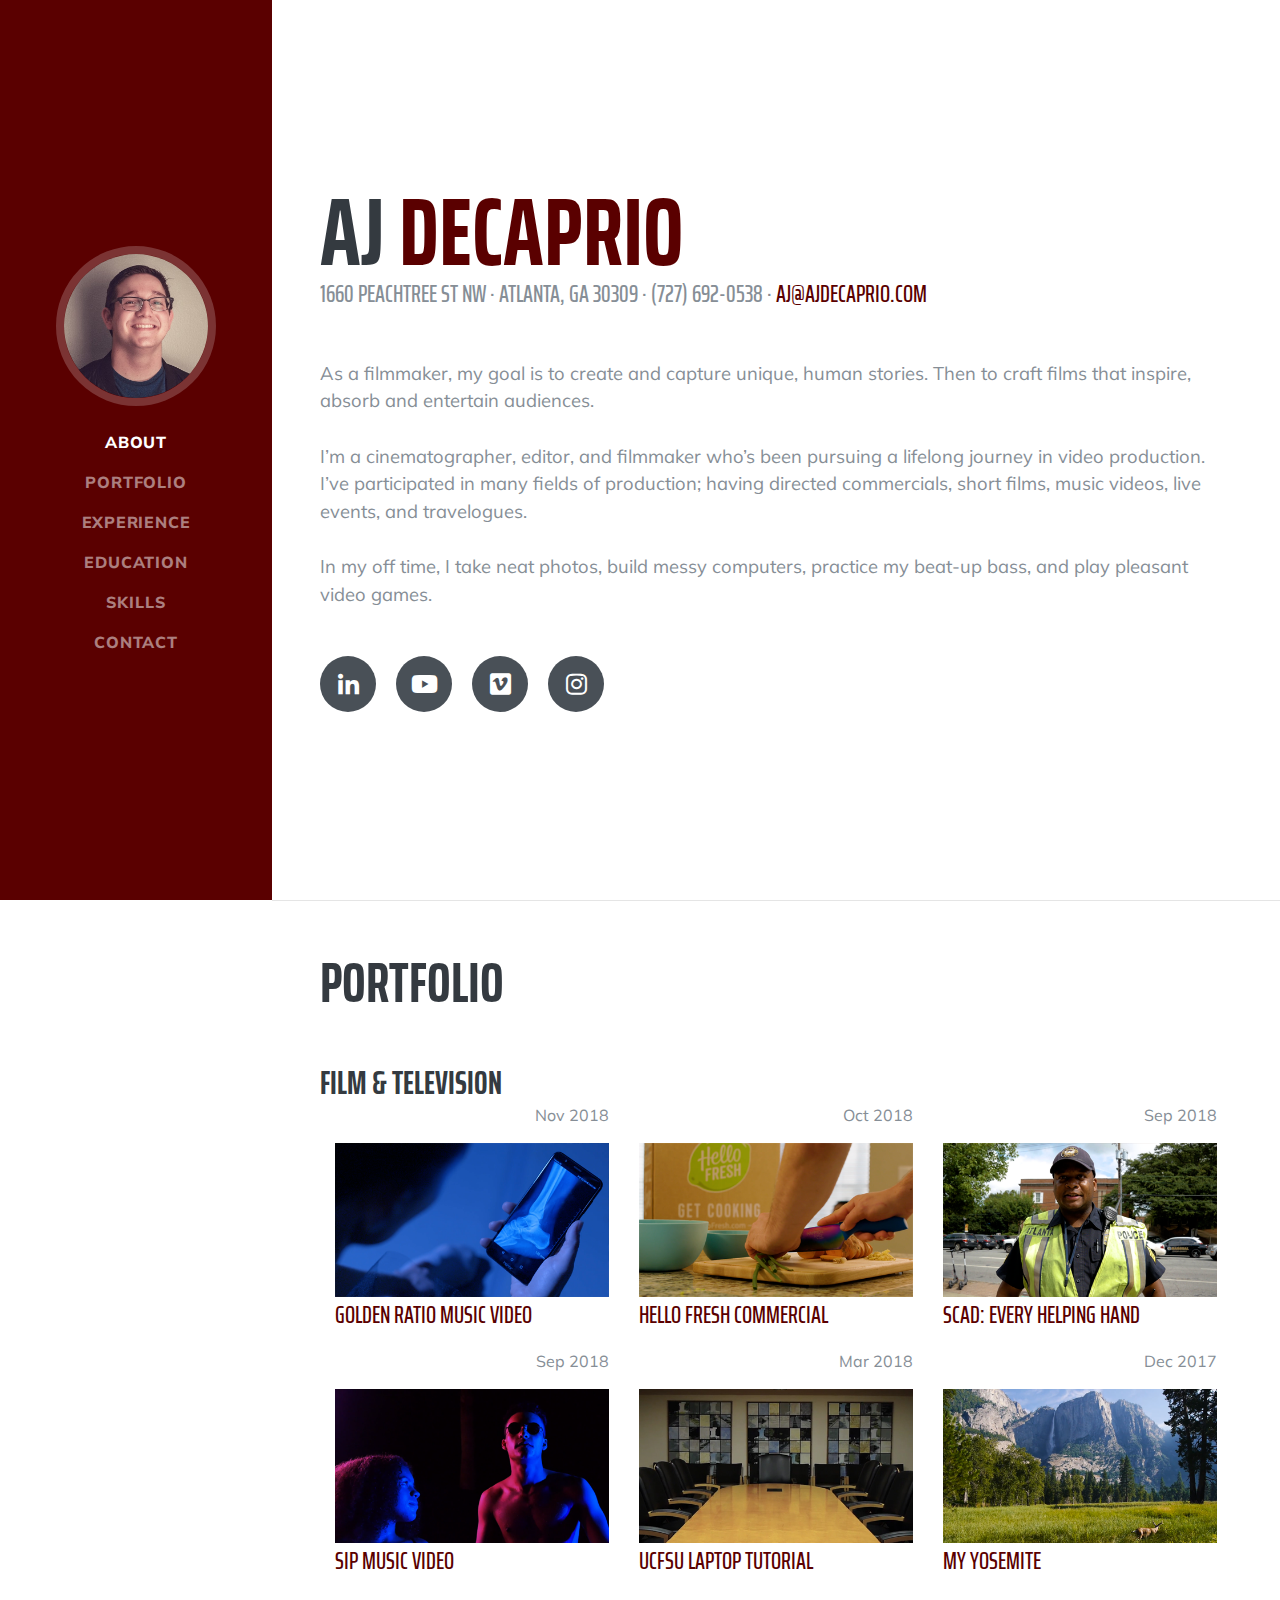
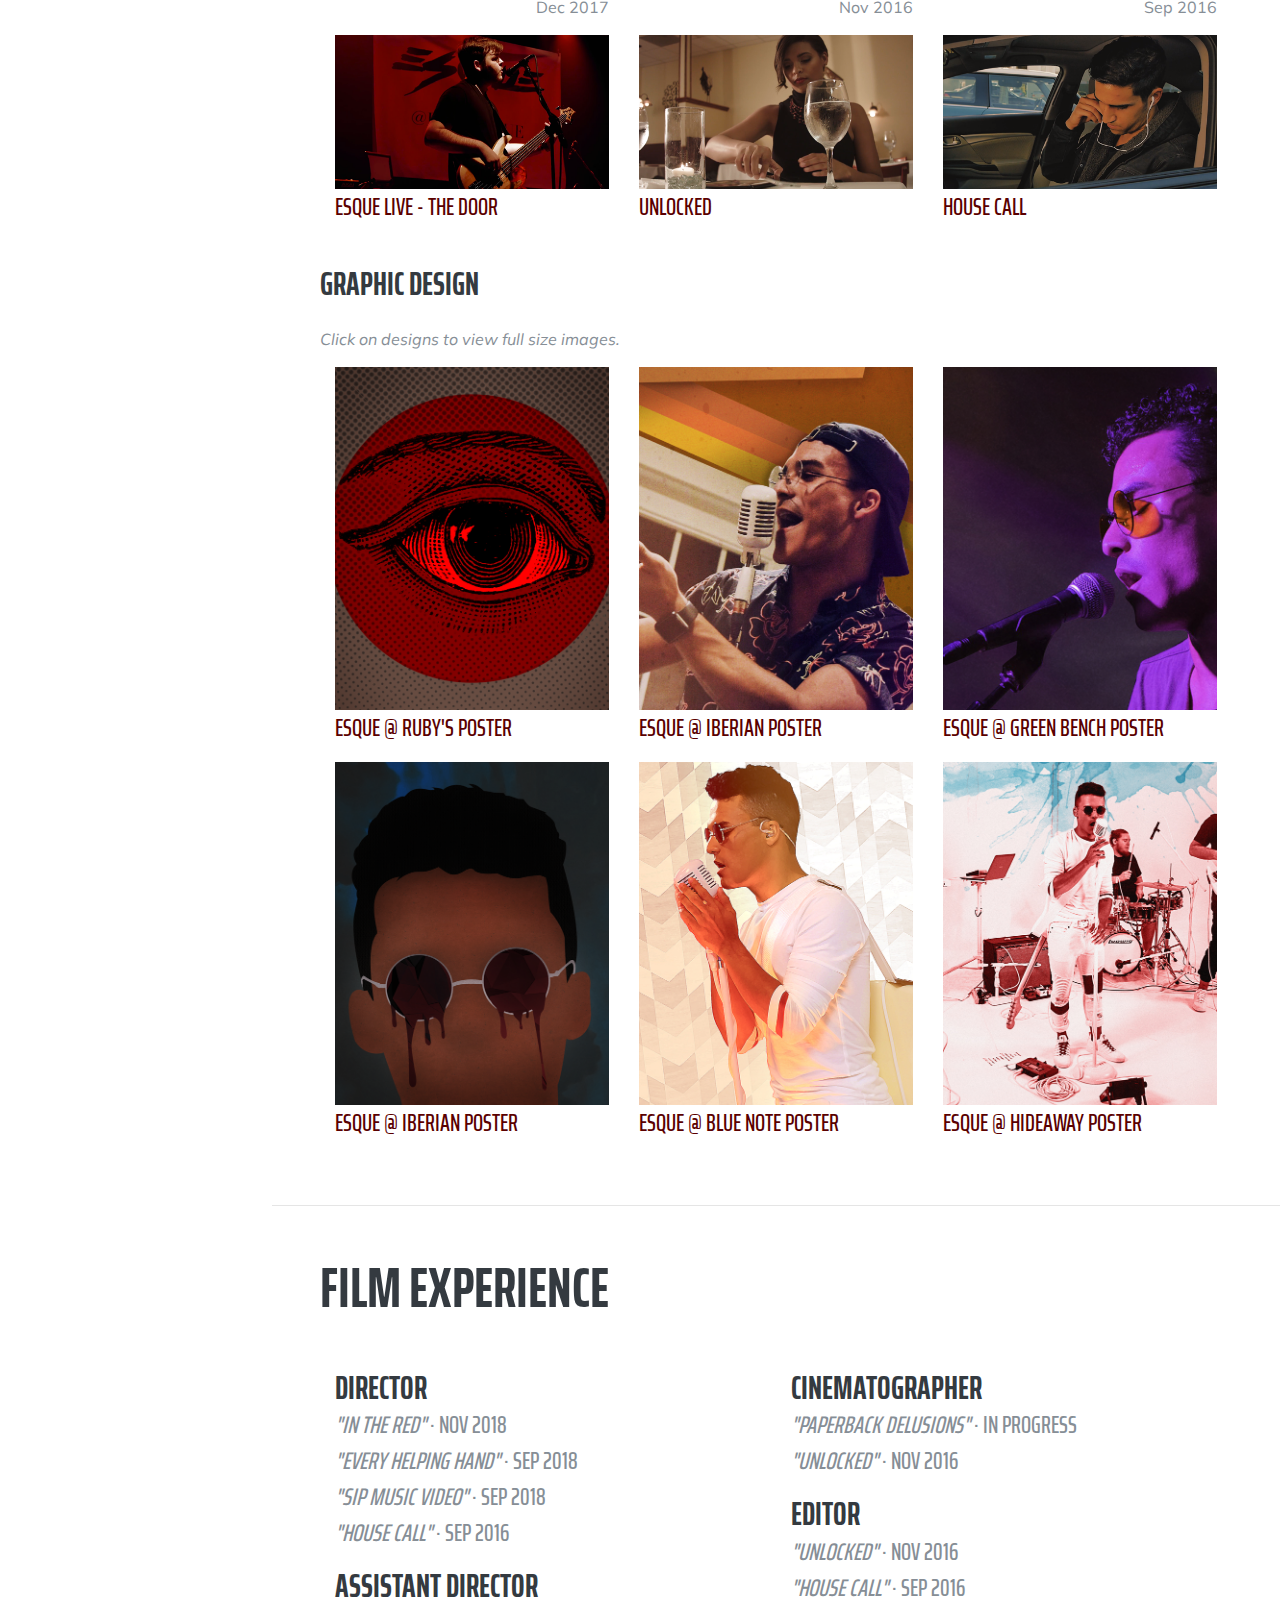
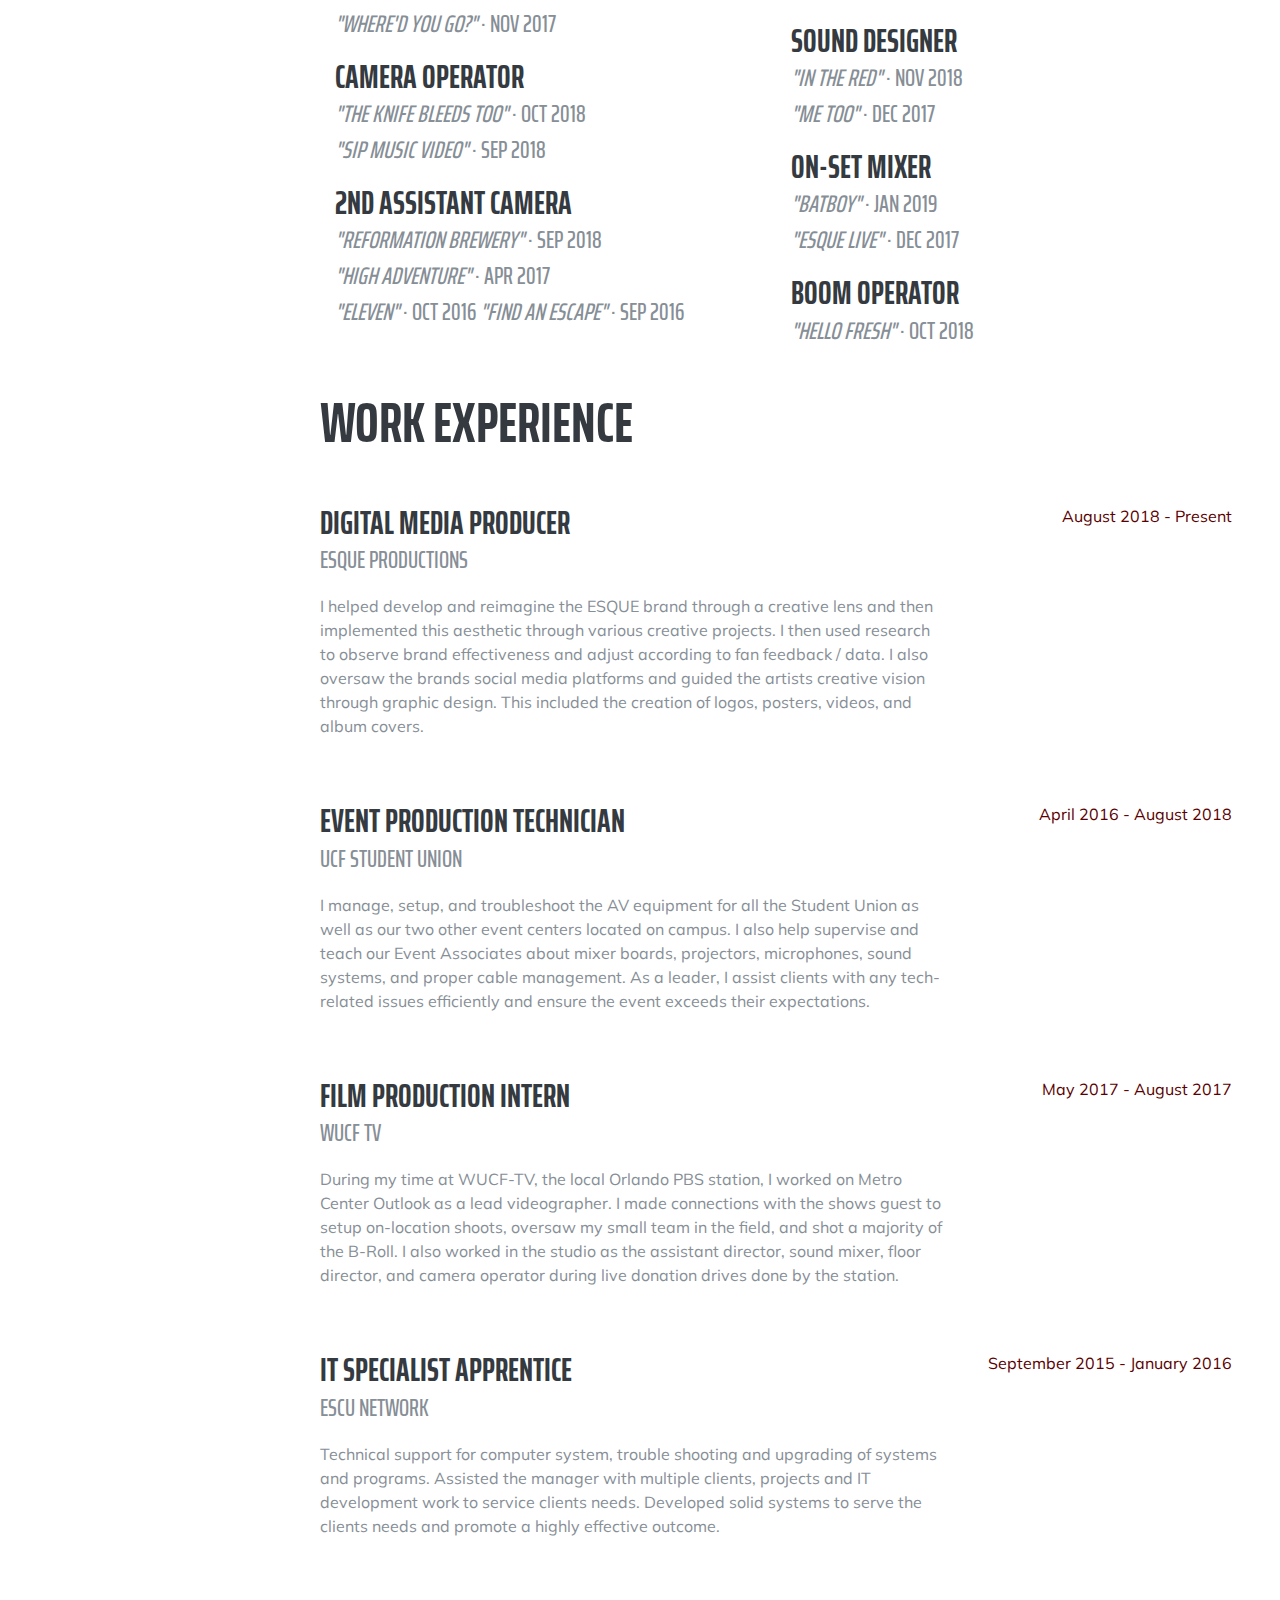
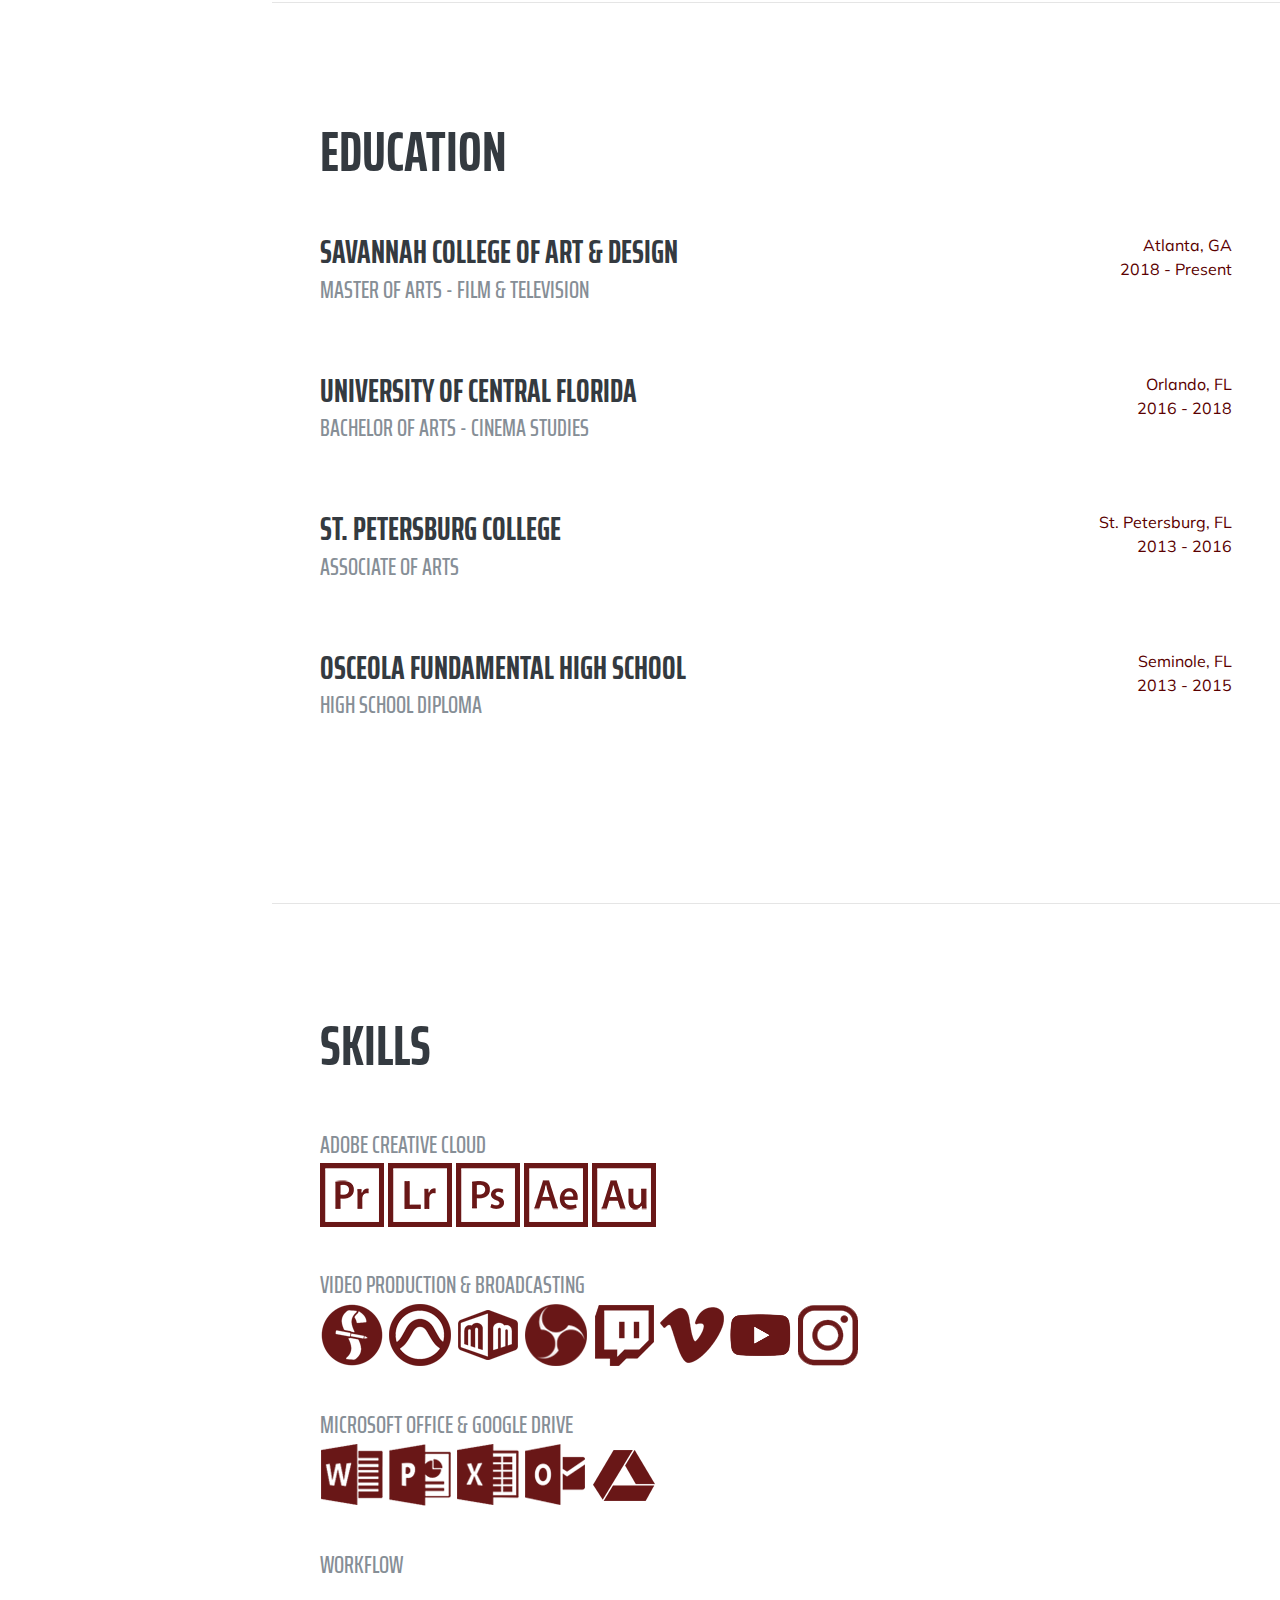
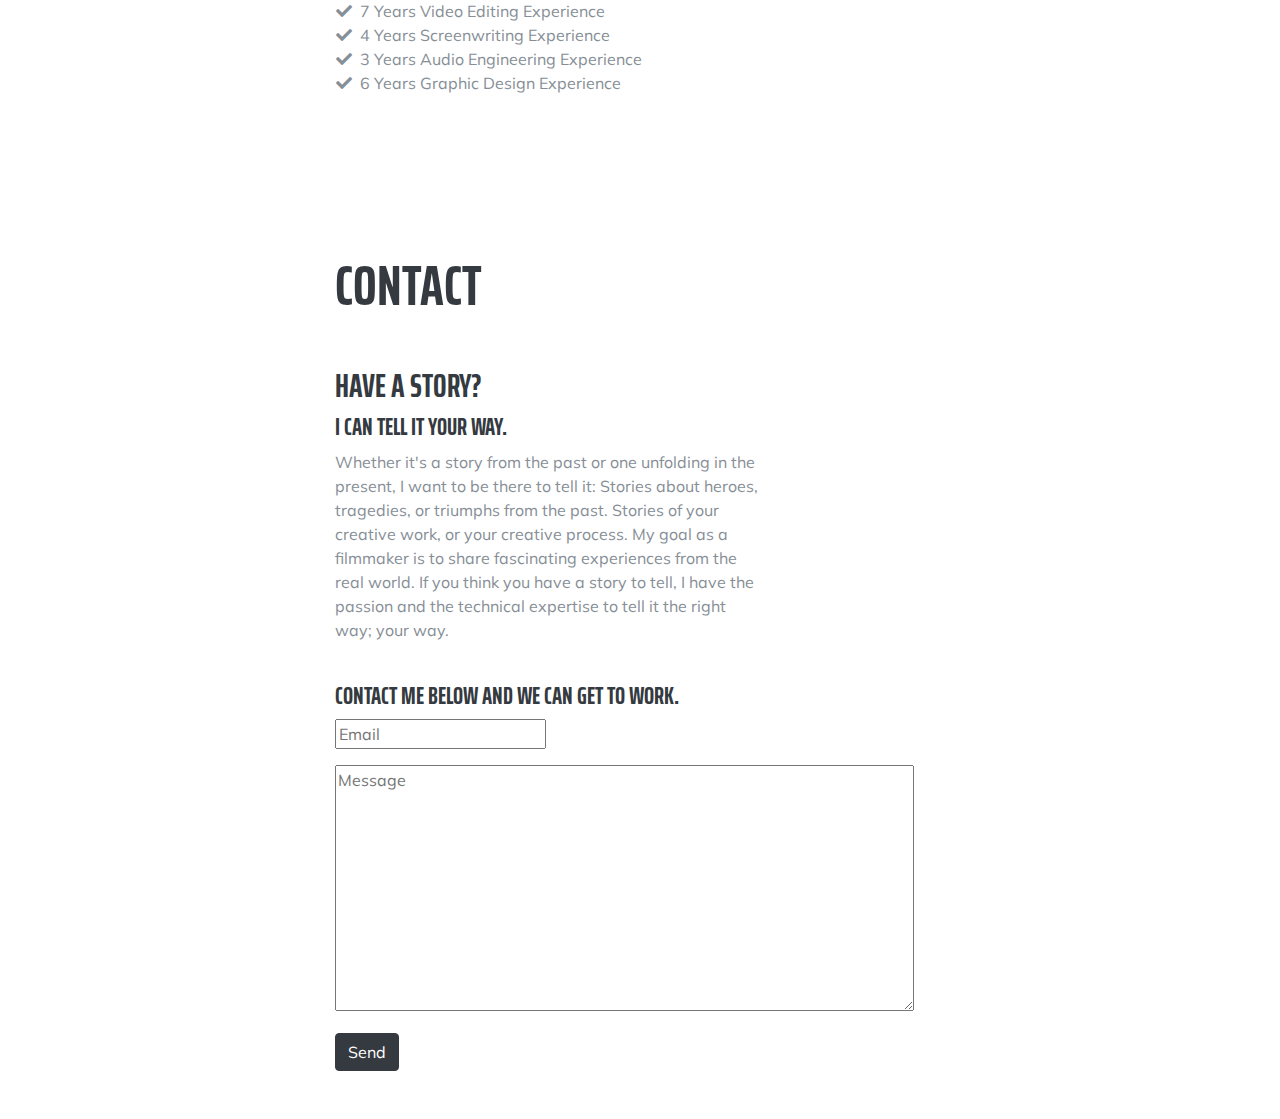
==== commit 7a92d666: "Update index.html" ====
--- a/index.html
+++ b/index.html
@@ -11,6 +11,24 @@
     <link rel="shortcut icon" href="/favicon.ico" type="image/x-icon">
     <link rel="icon" href="/favicon.ico" type="image/x-icon">
     
+    <link rel="apple-touch-icon" sizes="57x57" href="icon/apple-icon-57x57.png">
+    <link rel="apple-touch-icon" sizes="60x60" href="icon/apple-icon-60x60.png">
+    <link rel="apple-touch-icon" sizes="72x72" href="icon/apple-icon-72x72.png">
+    <link rel="apple-touch-icon" sizes="76x76" href="icon/apple-icon-76x76.png">
+    <link rel="apple-touch-icon" sizes="114x114" href="icon/apple-icon-114x114.png">
+    <link rel="apple-touch-icon" sizes="120x120" href="icon/apple-icon-120x120.png">
+    <link rel="apple-touch-icon" sizes="144x144" href="icon/apple-icon-144x144.png">
+    <link rel="apple-touch-icon" sizes="152x152" href="icon/apple-icon-152x152.png">
+    <link rel="apple-touch-icon" sizes="180x180" href="icon/apple-icon-180x180.png">
+    <link rel="icon" type="image/png" sizes="192x192"  href="icon/android-icon-192x192.png">
+    <link rel="icon" type="image/png" sizes="32x32" href="icon/favicon-32x32.png">
+    <link rel="icon" type="image/png" sizes="96x96" href="icon/favicon-96x96.png">
+    <link rel="icon" type="image/png" sizes="16x16" href="icon/favicon-16x16.png">
+    <link rel="manifest" href="icon/manifest.json">
+    <meta name="msapplication-TileColor" content="#ffffff">
+    <meta name="msapplication-TileImage" content="icon/ms-icon-144x144.png">
+    <meta name="theme-color" content="#ffffff">
+    
     <title>AJ DeCaprio</title>
 
     <!-- Bootstrap core CSS -->
@@ -30,7 +48,7 @@
 
     <nav class="navbar navbar-expand-lg navbar-dark bg-primary fixed-top" id="sideNav">
       <a class="navbar-brand js-scroll-trigger" href="#page-top">
-        <span class="d-block d-lg-none"><img src="img/navlogo.png" alt="AJ DeCaprio Logo"></span>
+        <span class="d-block d-lg-none"><img src="img/logo.png" alt="AJ DeCaprio Logo"></span>
         <span class="d-none d-lg-block">
           <img class="img-fluid img-profile rounded-circle mx-auto mb-2" src="img/profile.jpg" alt="">
         </span>
@@ -72,7 +90,7 @@
           <div class="subheading mb-5">1660 Peachtree St NW · Atlanta, GA 30309 · (727) 692-0538 ·
             <a href="mailto:name@email.com">aj@ajdecaprio.com</a>
           </div>
-          <p class="lead mb-5">Hi ya! I'm AJ. As a filmmaker, my goal is to create and capture unique, human stories. Then to craft films that inspire, absorb and entertain audiences.
+          <p class="lead mb-5">As a filmmaker, my goal is to create and capture unique, human stories. Then to craft films that inspire, absorb and entertain audiences.
             <br><br>I’m a cinematographer, editor, and filmmaker who’s been pursuing a lifelong journey in video production. I’ve participated in many fields of production; having directed commercials, short films, music videos, live events, and travelogues.
             <br><br>In my off time, I take neat photos, build messy computers, practice my beat-up bass, and play pleasant video games.</p>
           <div class="social-icons">
@@ -343,8 +361,8 @@
 
           <div class="resume-item d-flex flex-column flex-md-row mb-5">
             <div class="resume-content mr-auto">
-              <h3 class="mb-0">Digital Media Specialist</h3>
-              <div class="subheading mb-3">ESQUE</div>
+              <h3 class="mb-0">Digital Media Producer</h3>
+              <div class="subheading mb-3">ESQUE Productions</div>
               <p>I helped develop and reimagine the ESQUE brand through a creative lens and then implemented this aesthetic through various creative projects. I then used research to observe brand effectiveness and adjust according to fan feedback / data. I also oversaw the brands social media platforms and guided the artists creative vision through graphic design. This included the creation of  logos, posters, videos, and album covers.</p>
             </div>
             <div class="resume-date text-md-right">
@@ -354,7 +372,7 @@
 
           <div class="resume-item d-flex flex-column flex-md-row mb-5">
             <div class="resume-content mr-auto">
-              <h3 class="mb-0">Event Technician</h3>
+              <h3 class="mb-0">Event Production Technician</h3>
               <div class="subheading mb-3">UCF Student Union</div>
               <p>I manage, setup, and troubleshoot the AV equipment for all the Student Union as well as our two other event centers located on campus. I also help supervise and teach our Event Associates about mixer boards, projectors, microphones, sound systems, and proper cable management. As a leader, I assist clients with any tech-related issues efficiently and ensure the event exceeds their expectations.</p>
             </div>
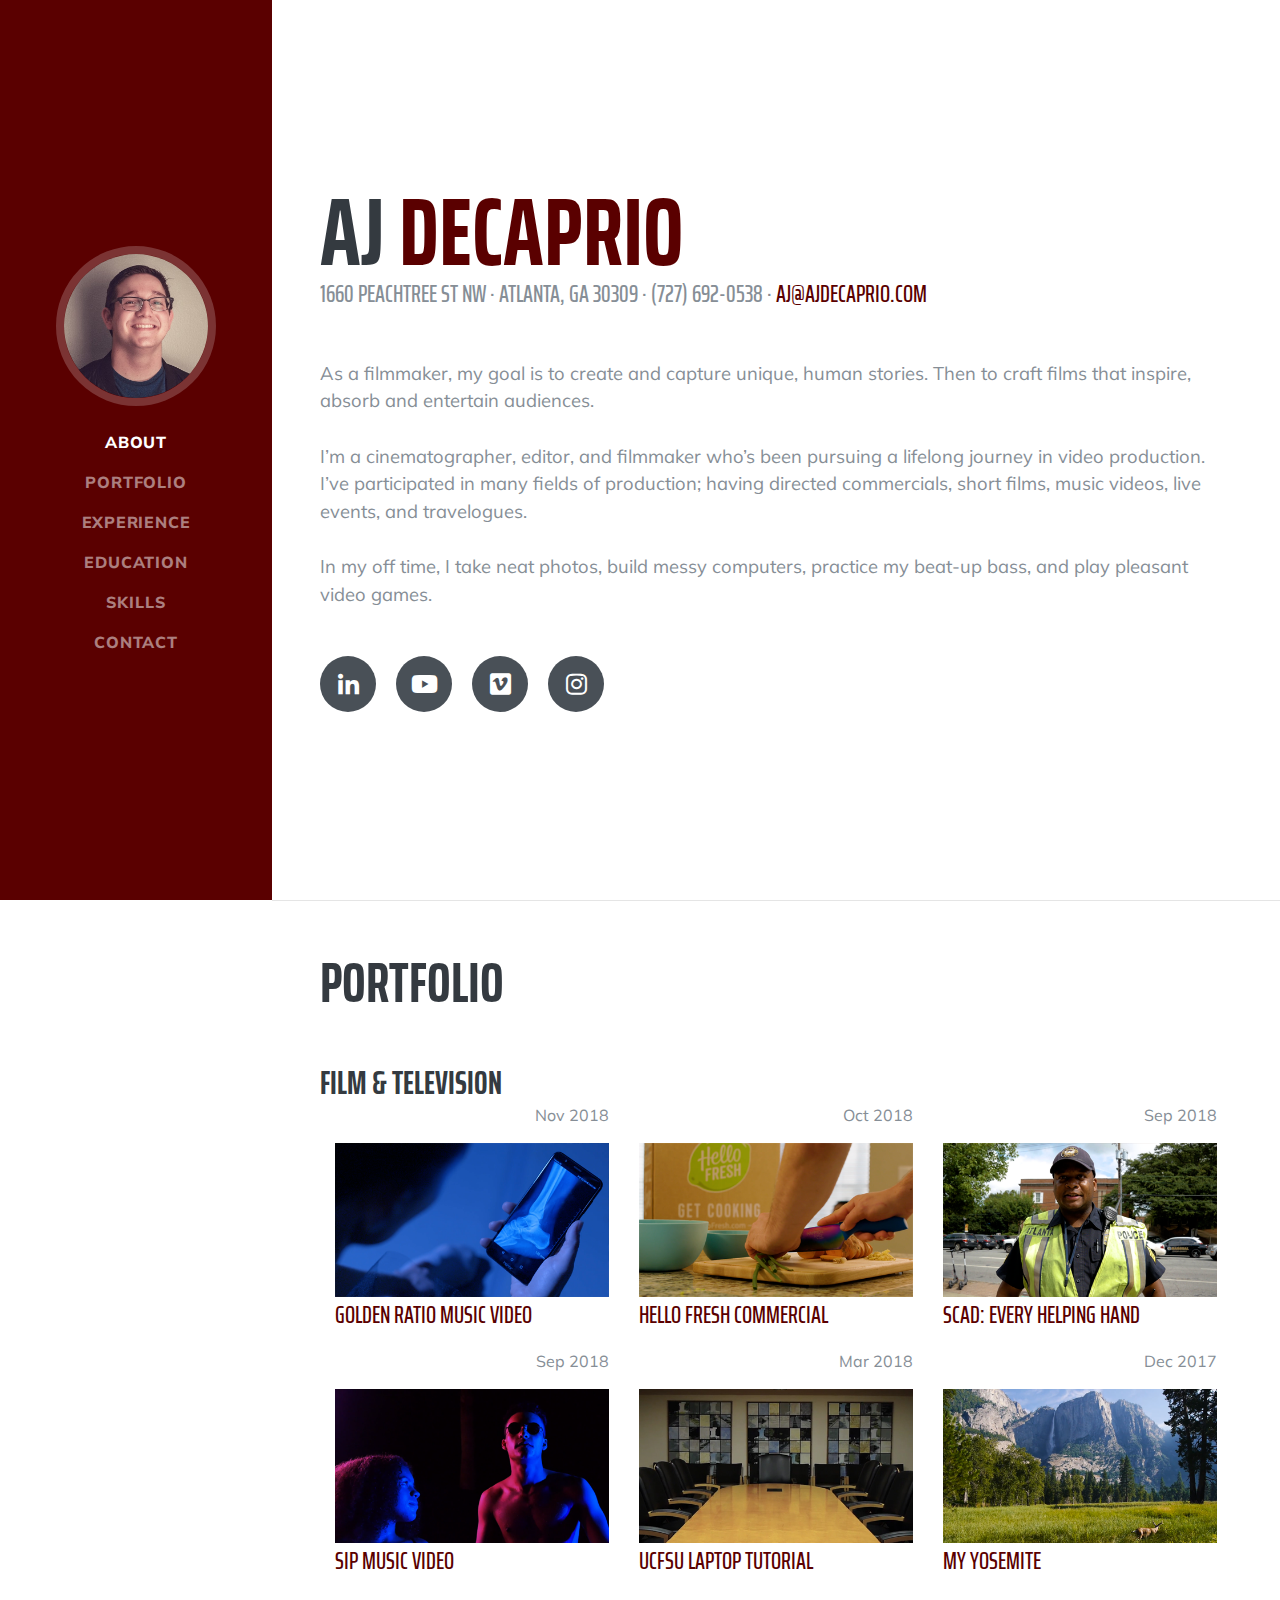
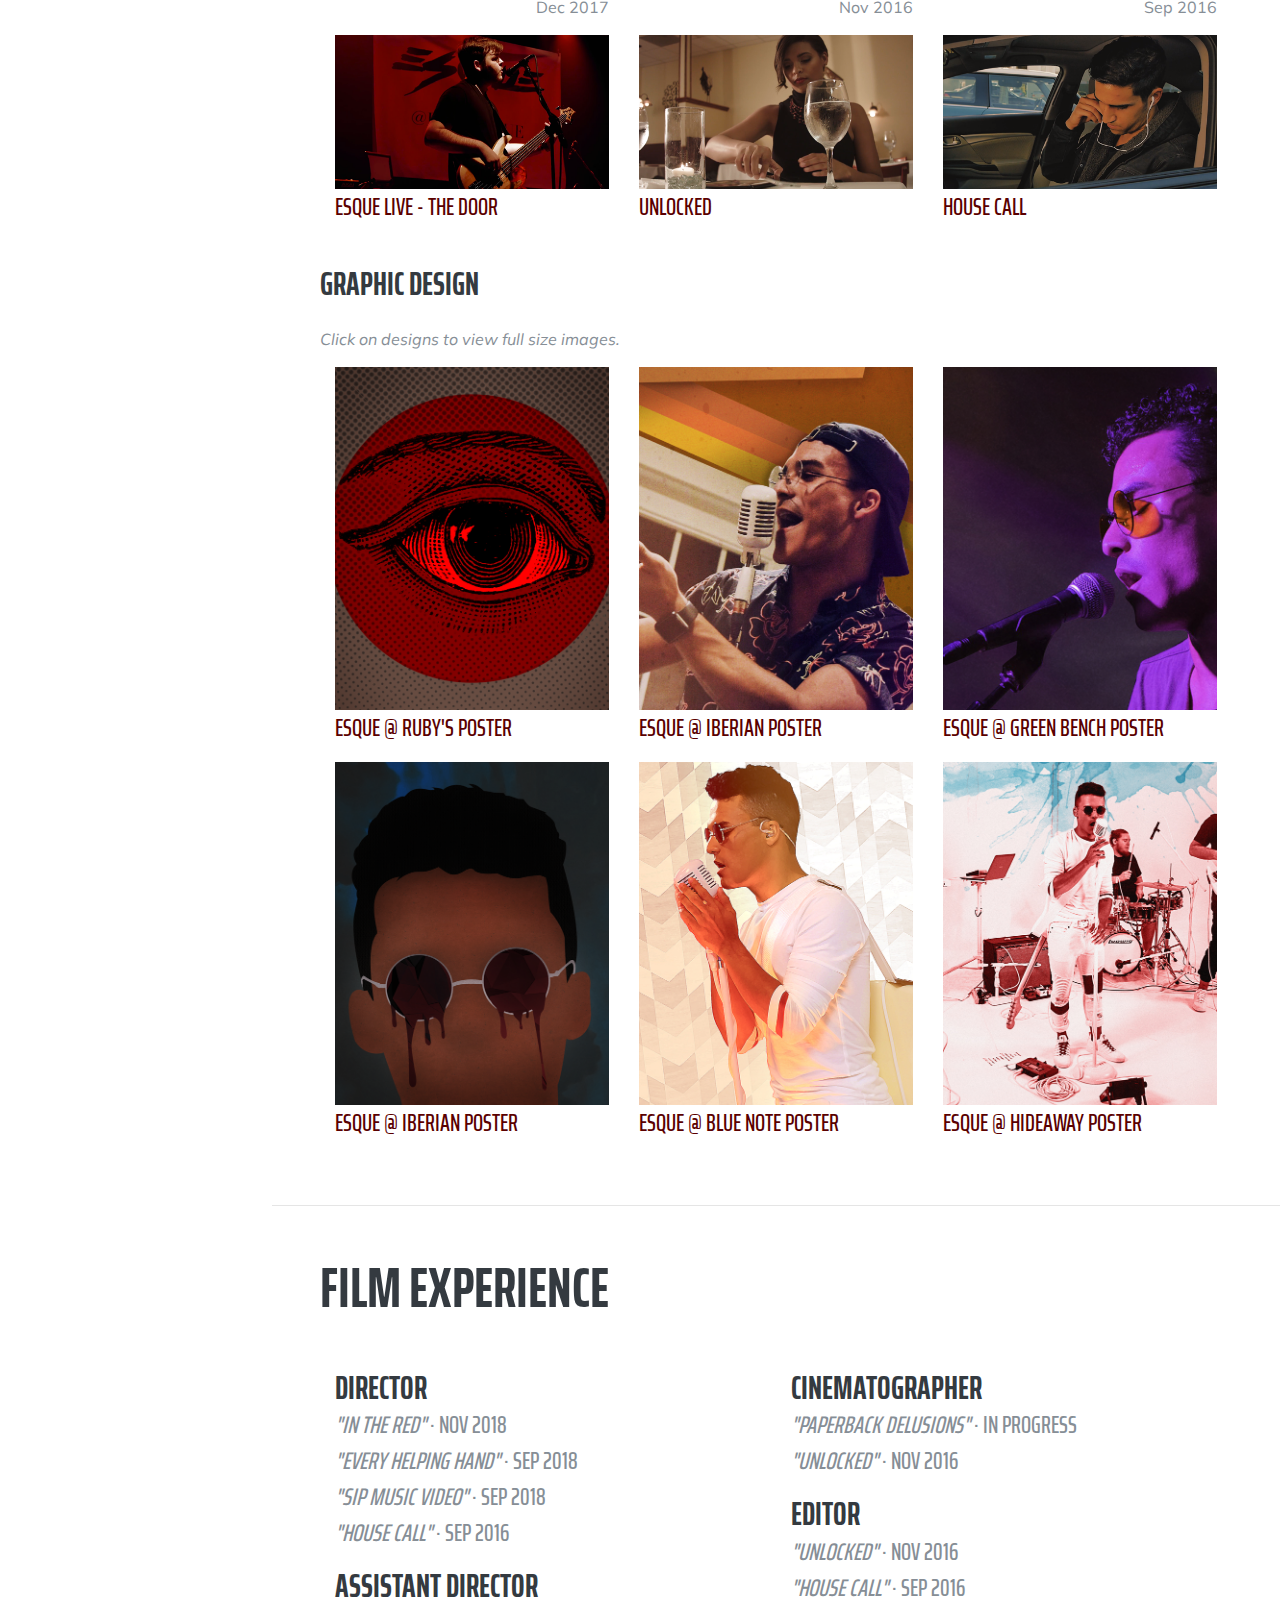
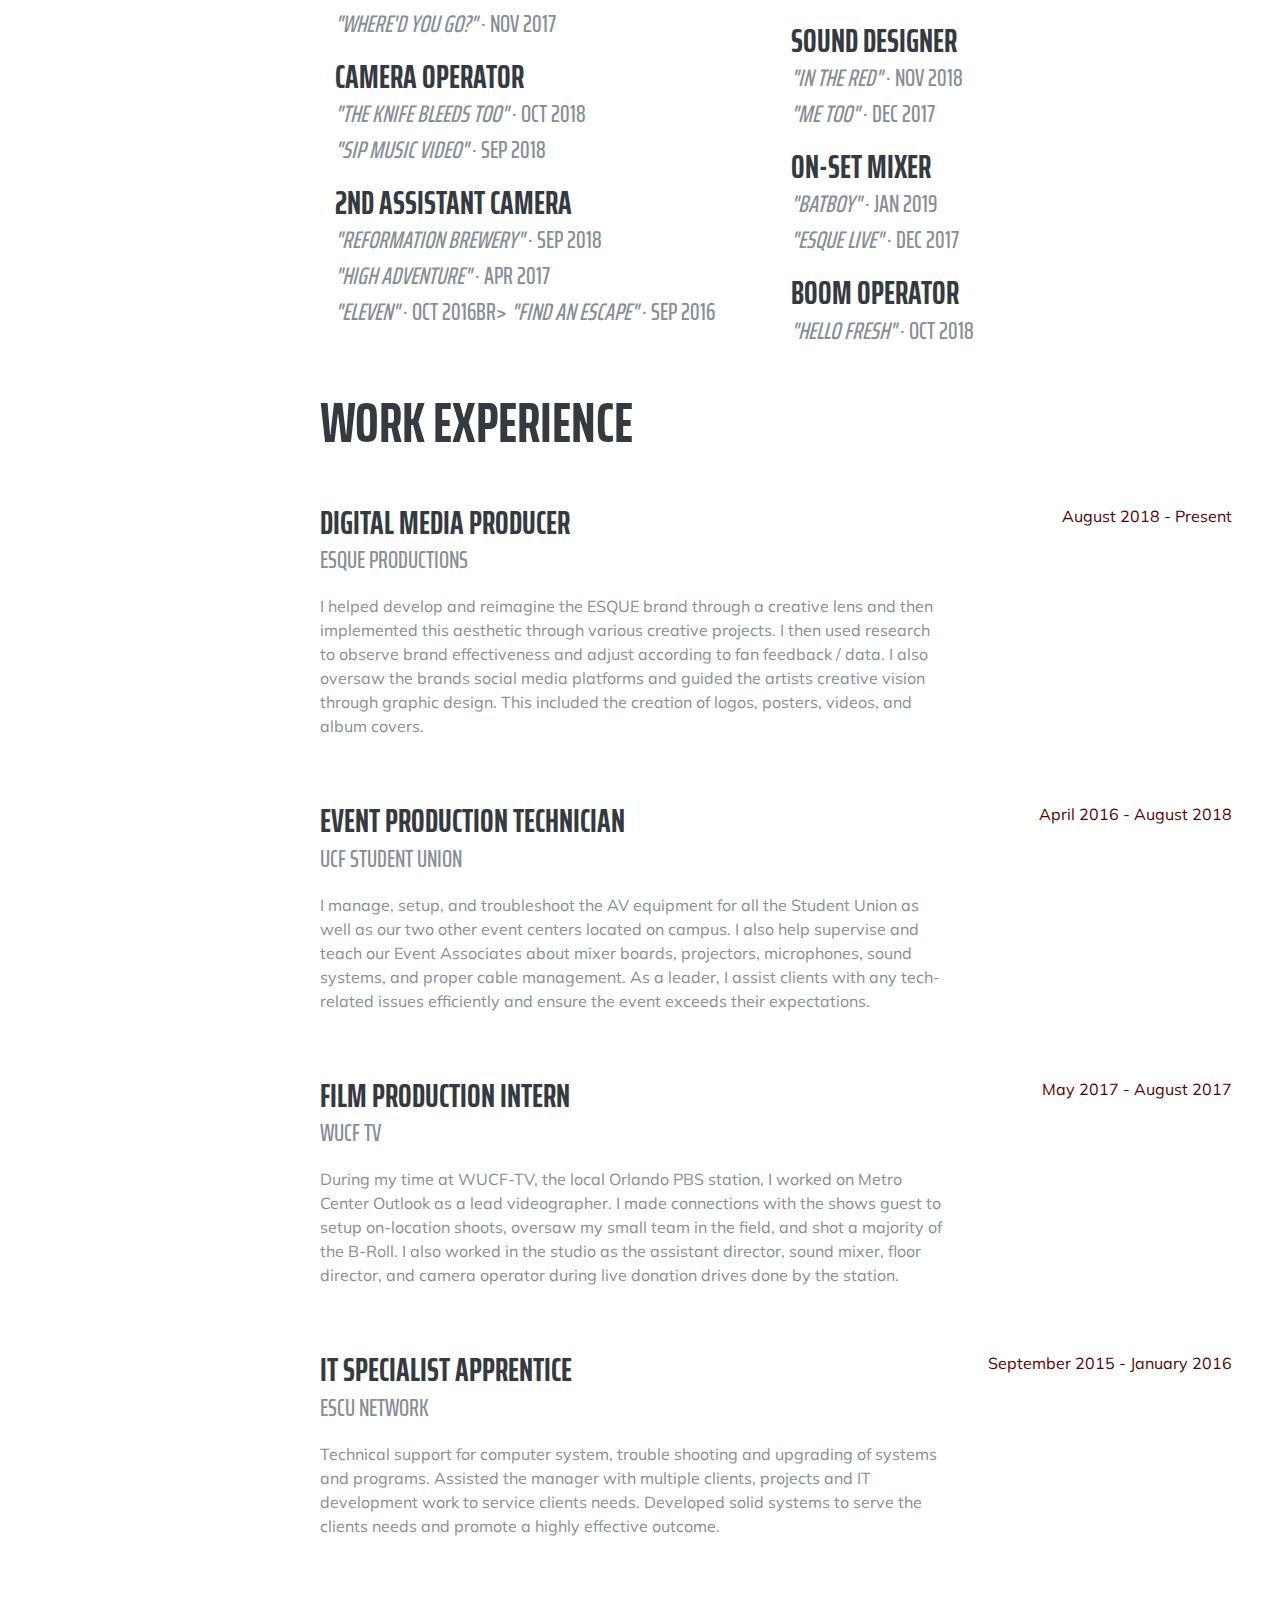
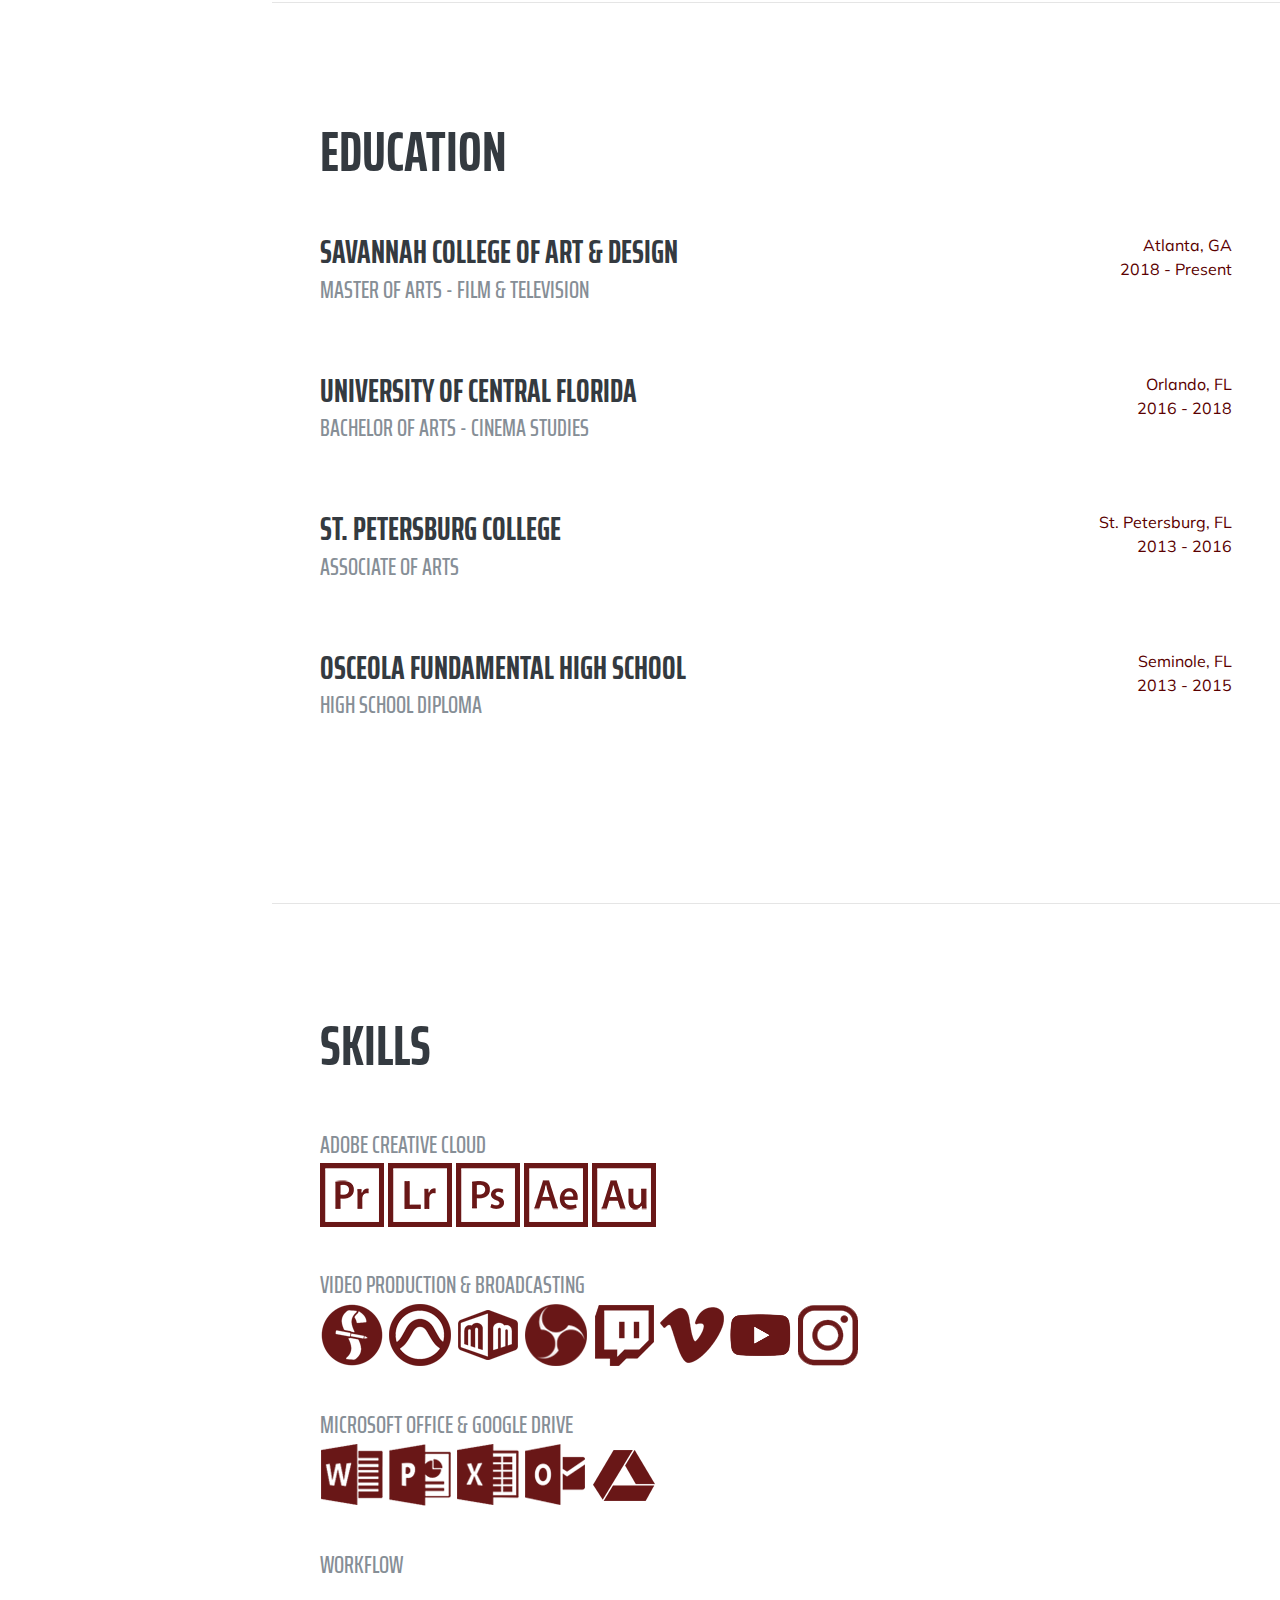
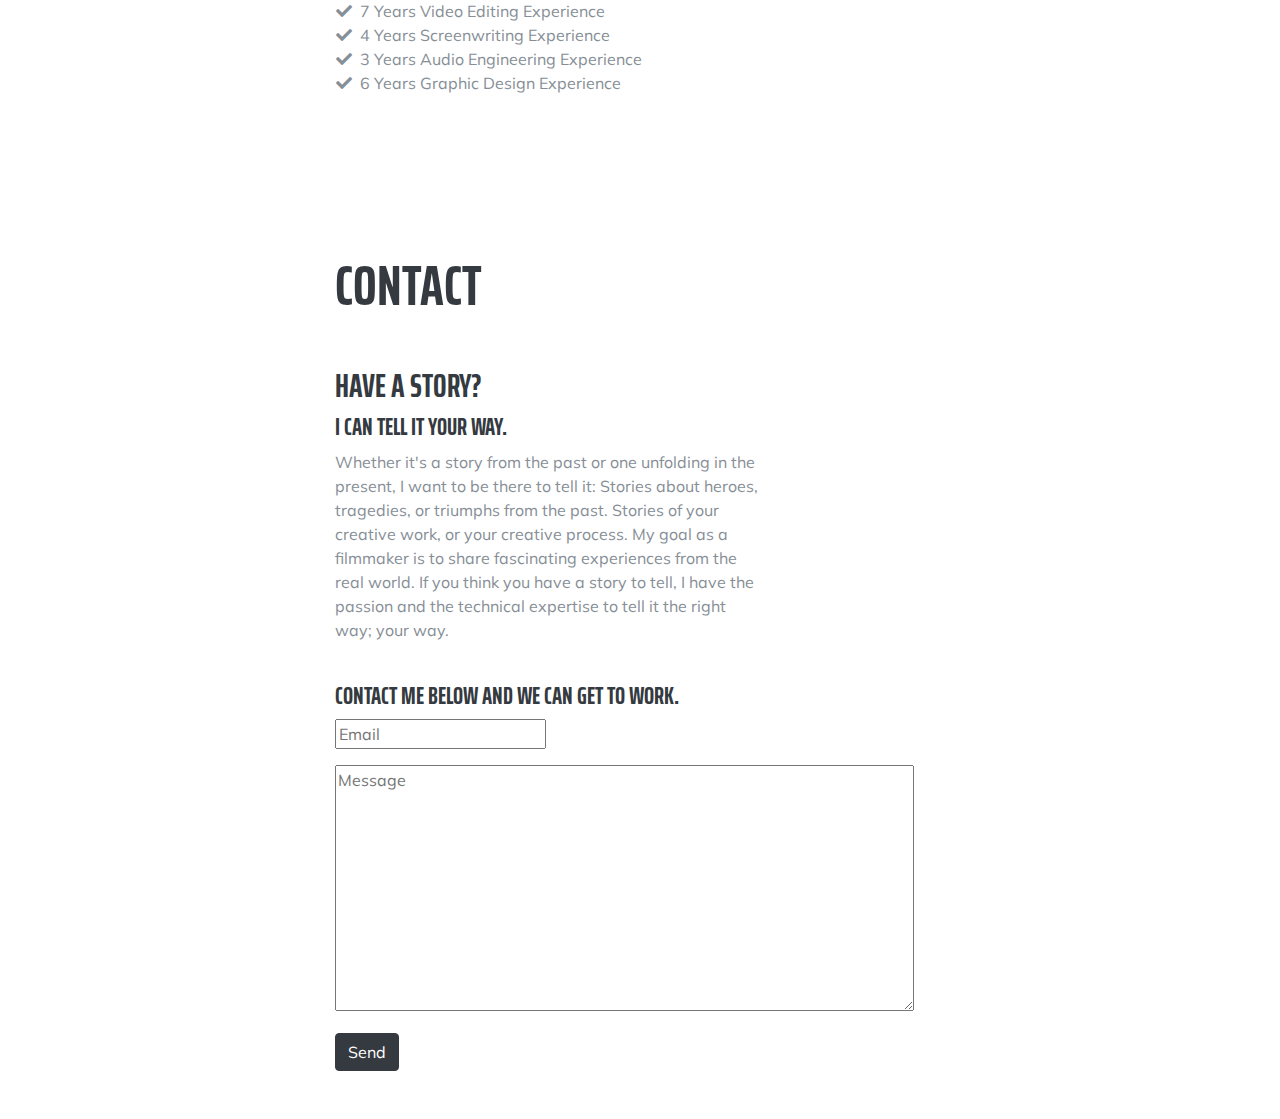
==== commit 73c47aff: "Update index.html" ====
--- a/index.html
+++ b/index.html
@@ -321,8 +321,8 @@
                 <div class="subheading mb-3">
                   <i>"Reformation Brewery"</i> · Sep 2018<br>
                   <i>"High Adventure"</i> · Apr 2017<br>
-                  <i>"Eleven"</i> · Oct 2016
-                  <i>"Find an Escape"</i> · Sep 2016<br>
+                  <i>"Eleven"</i> · Oct 2016Br>
+                  <i>"Find an Escape"</i> · Sep 2016
                 </div>
               </div>
               <div class="col">
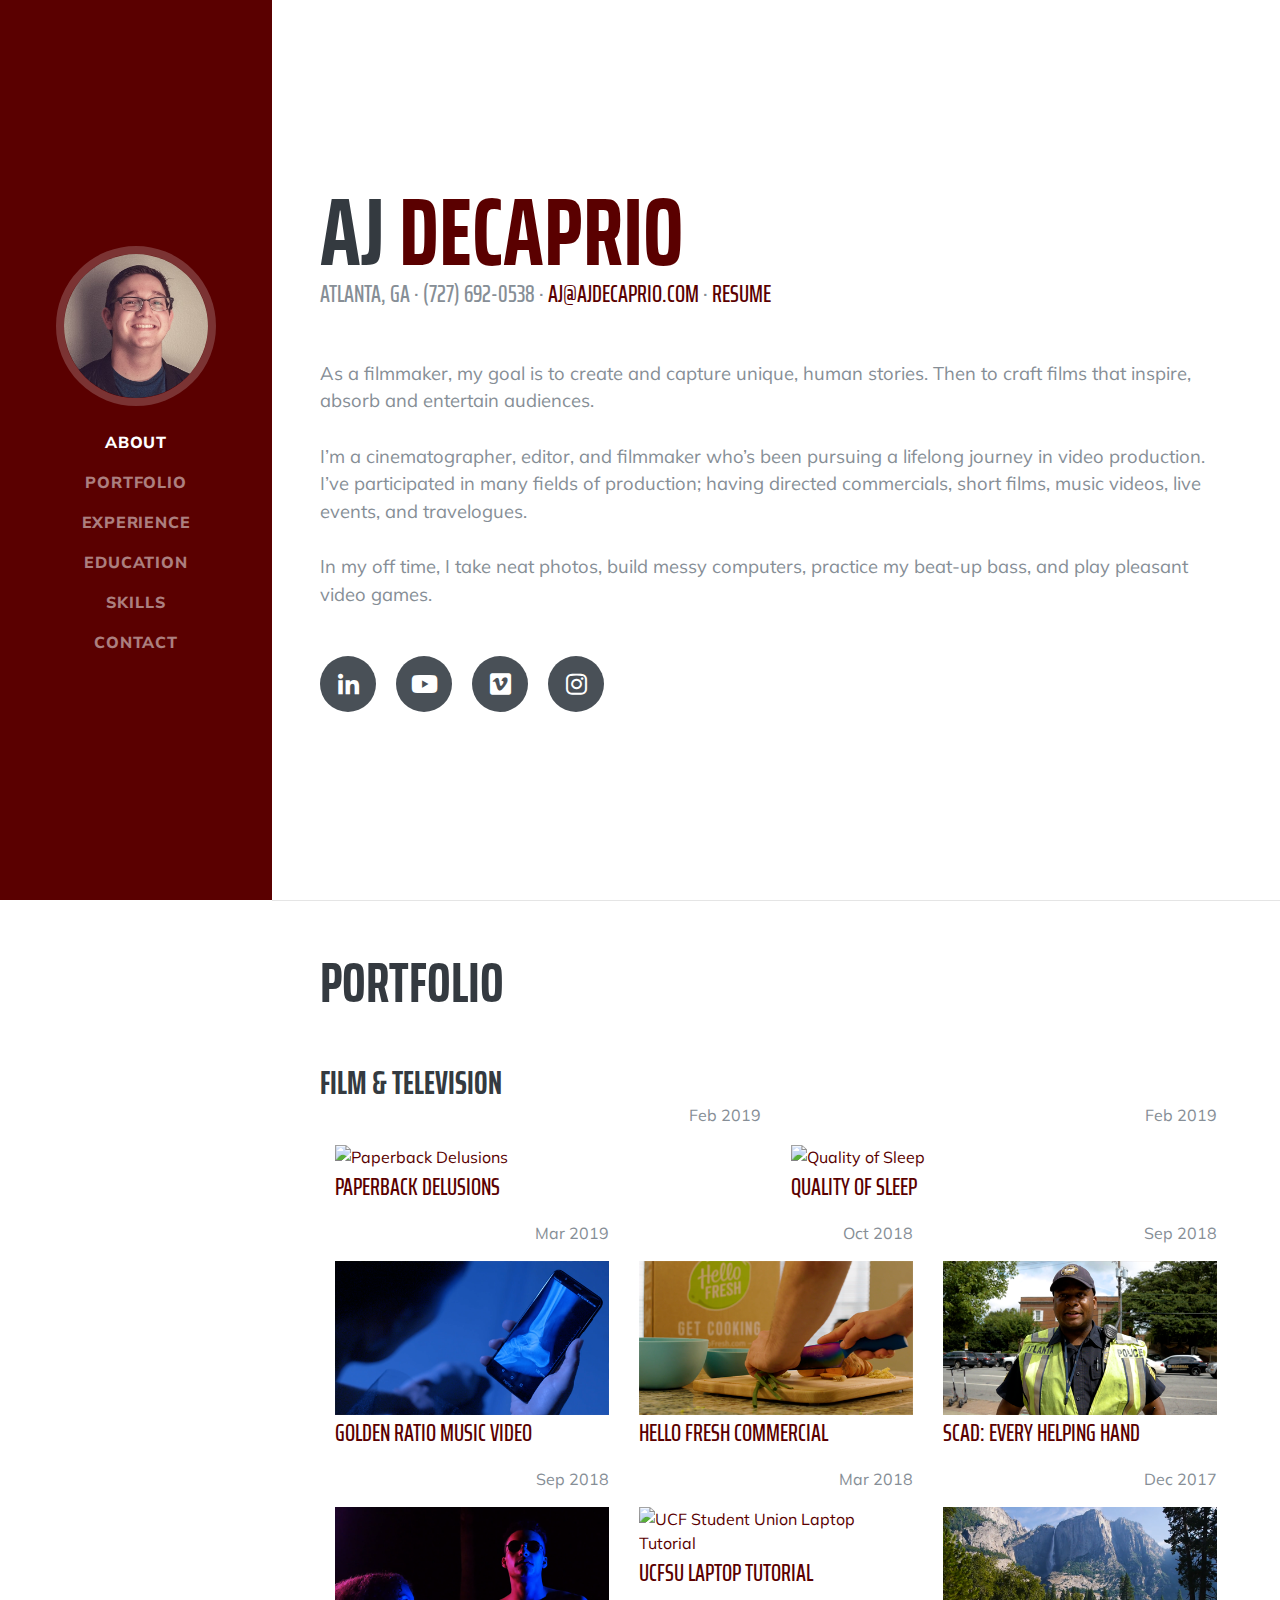
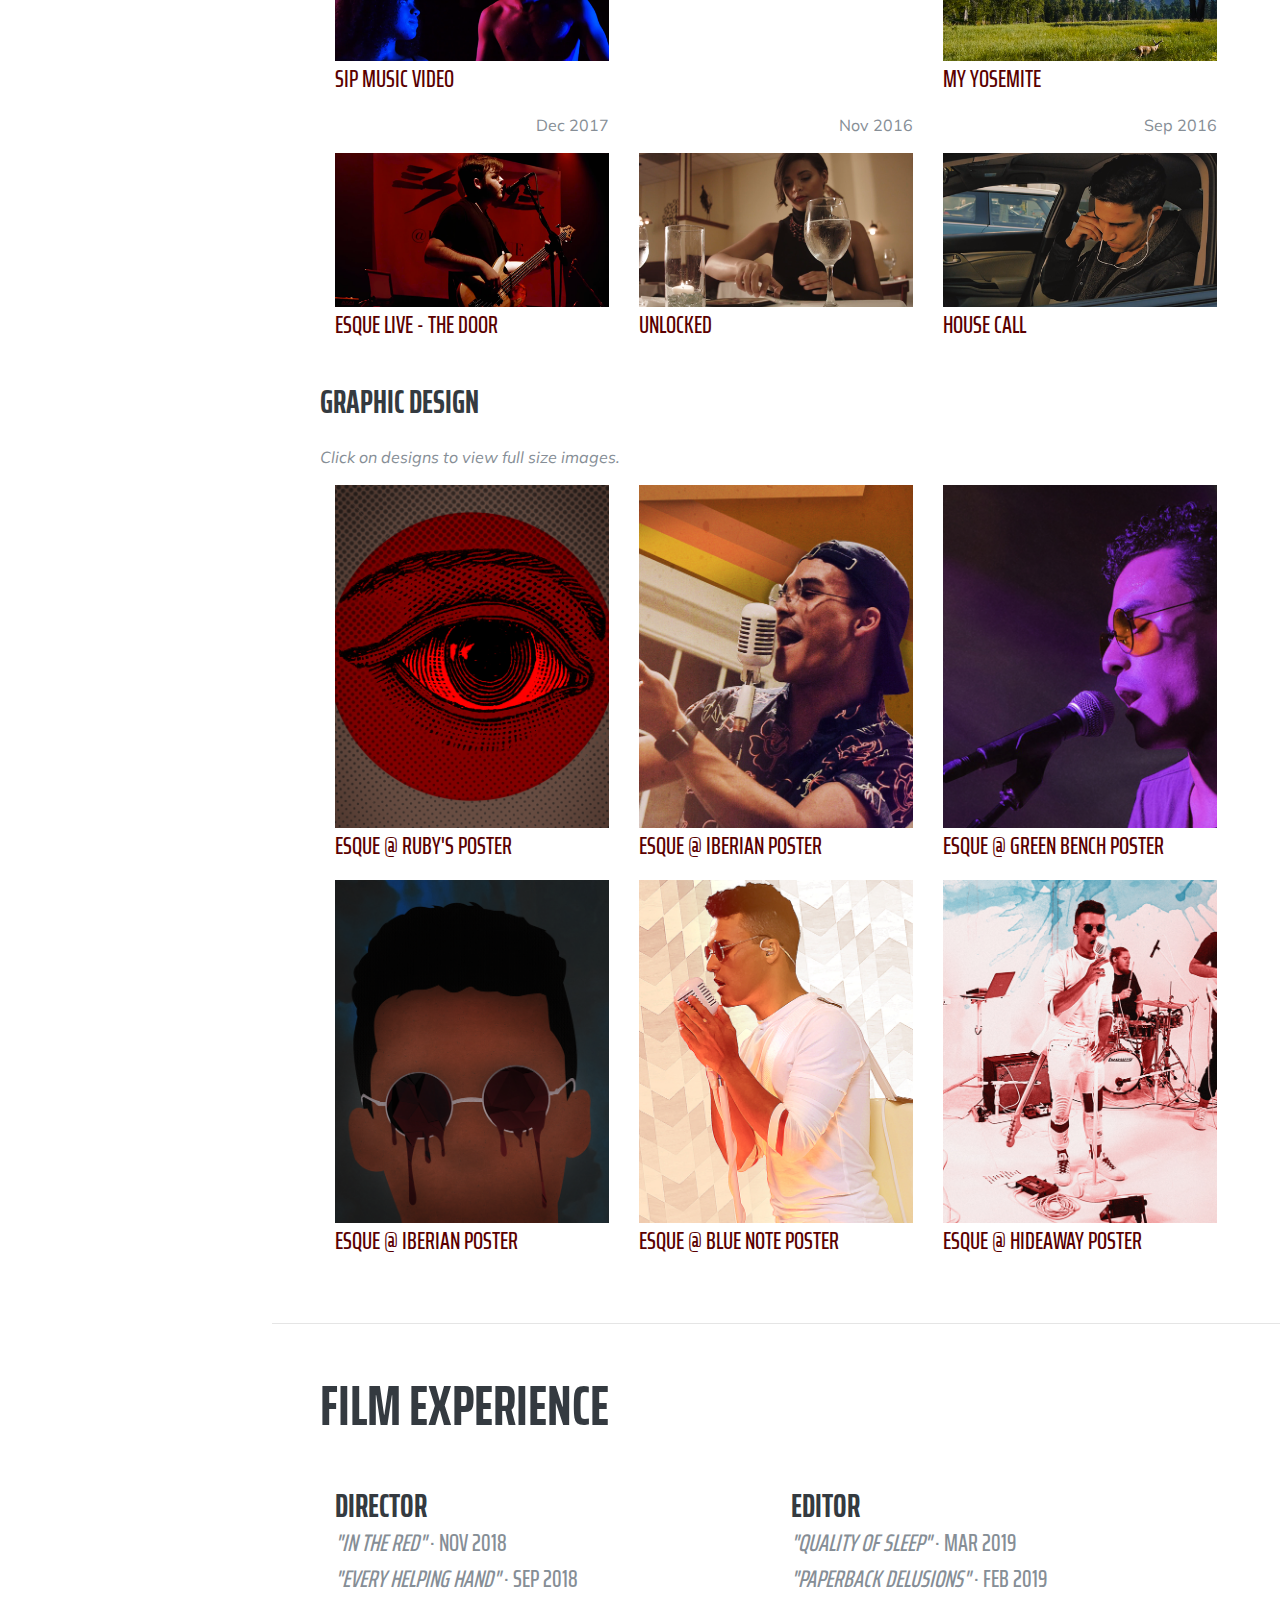
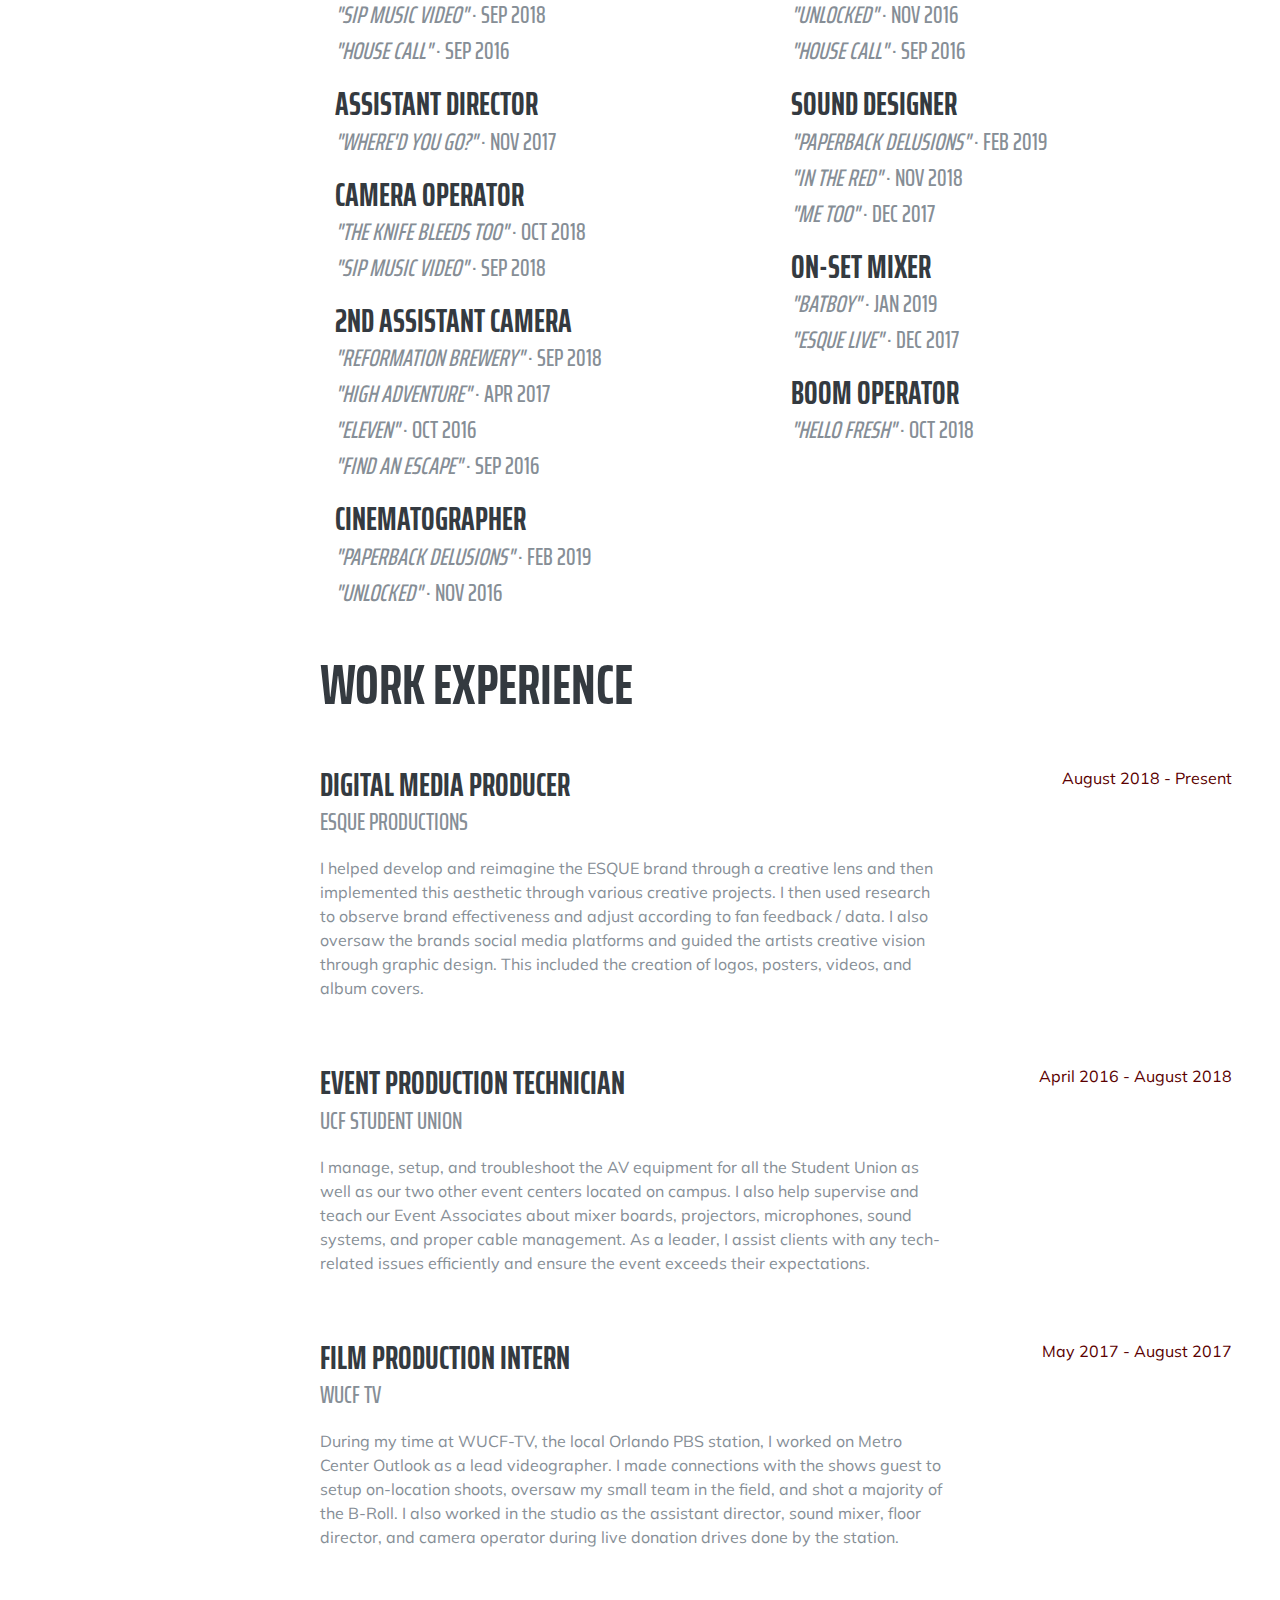
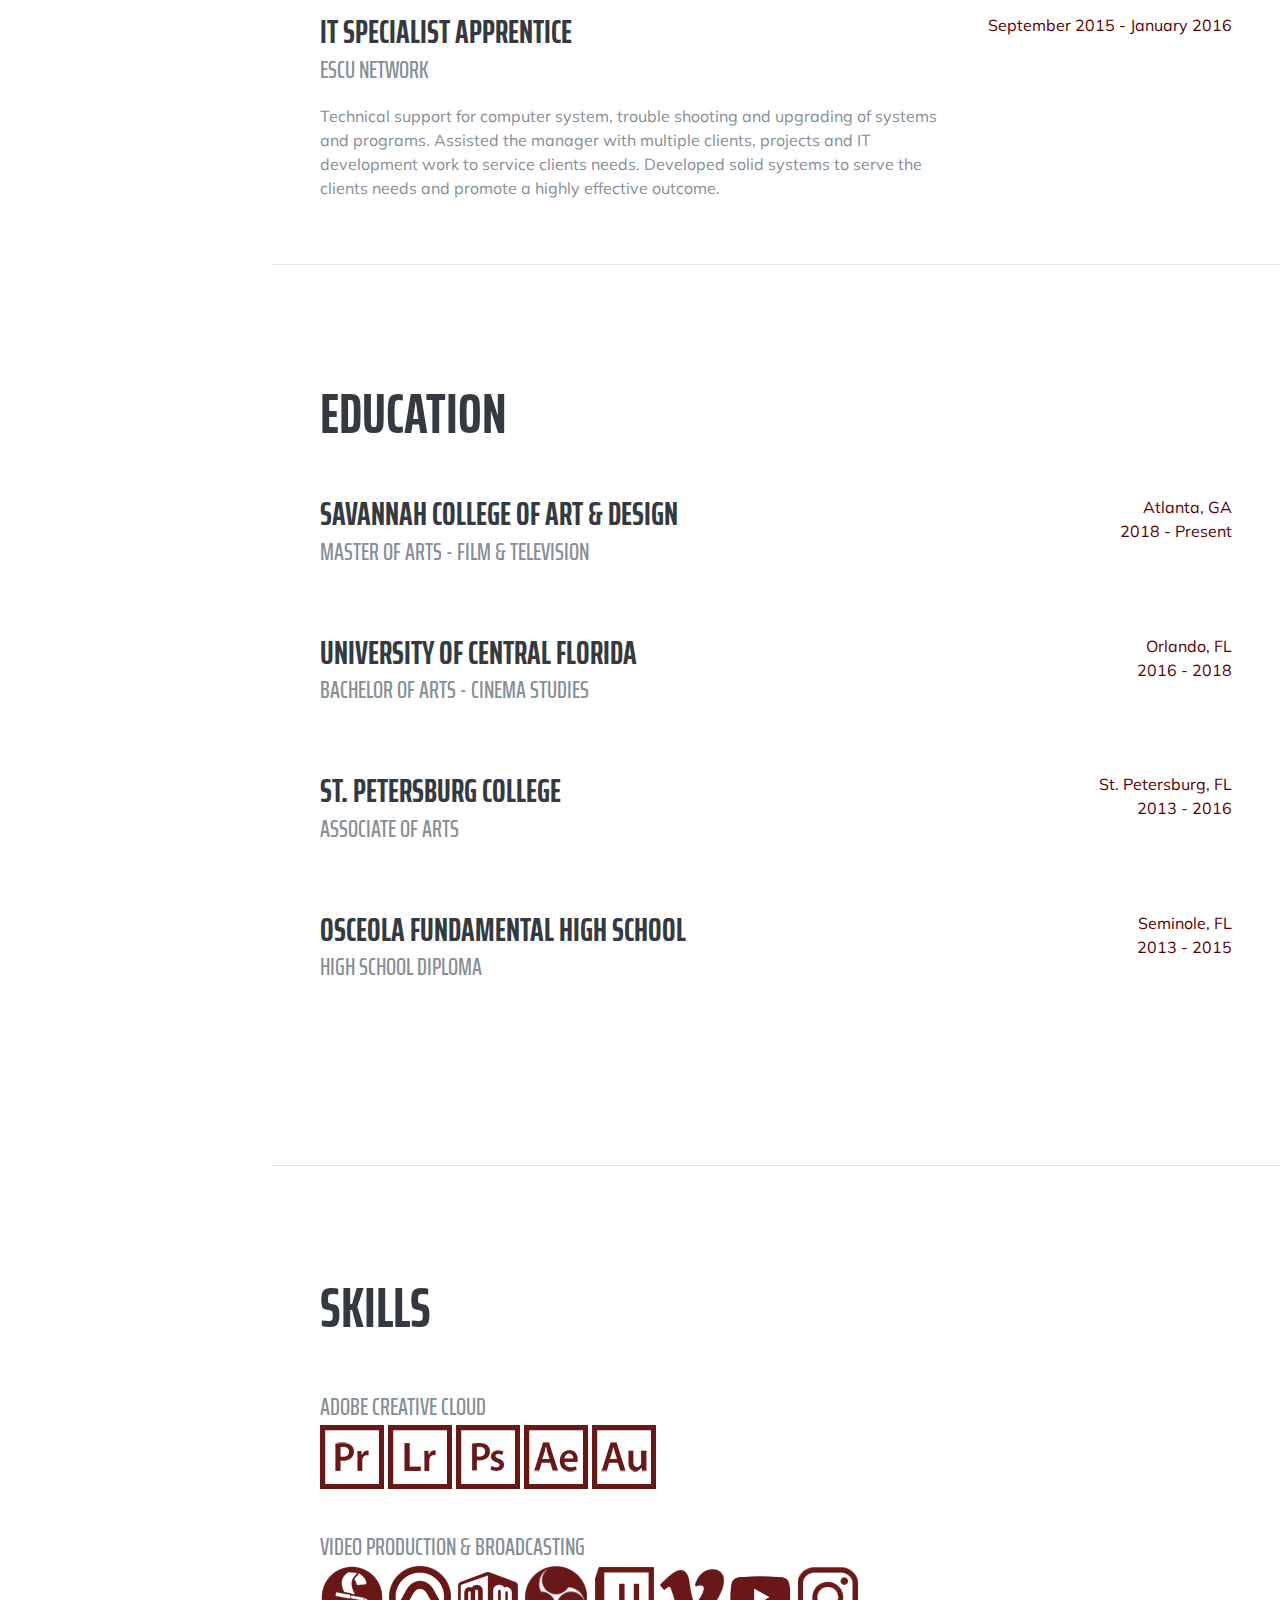
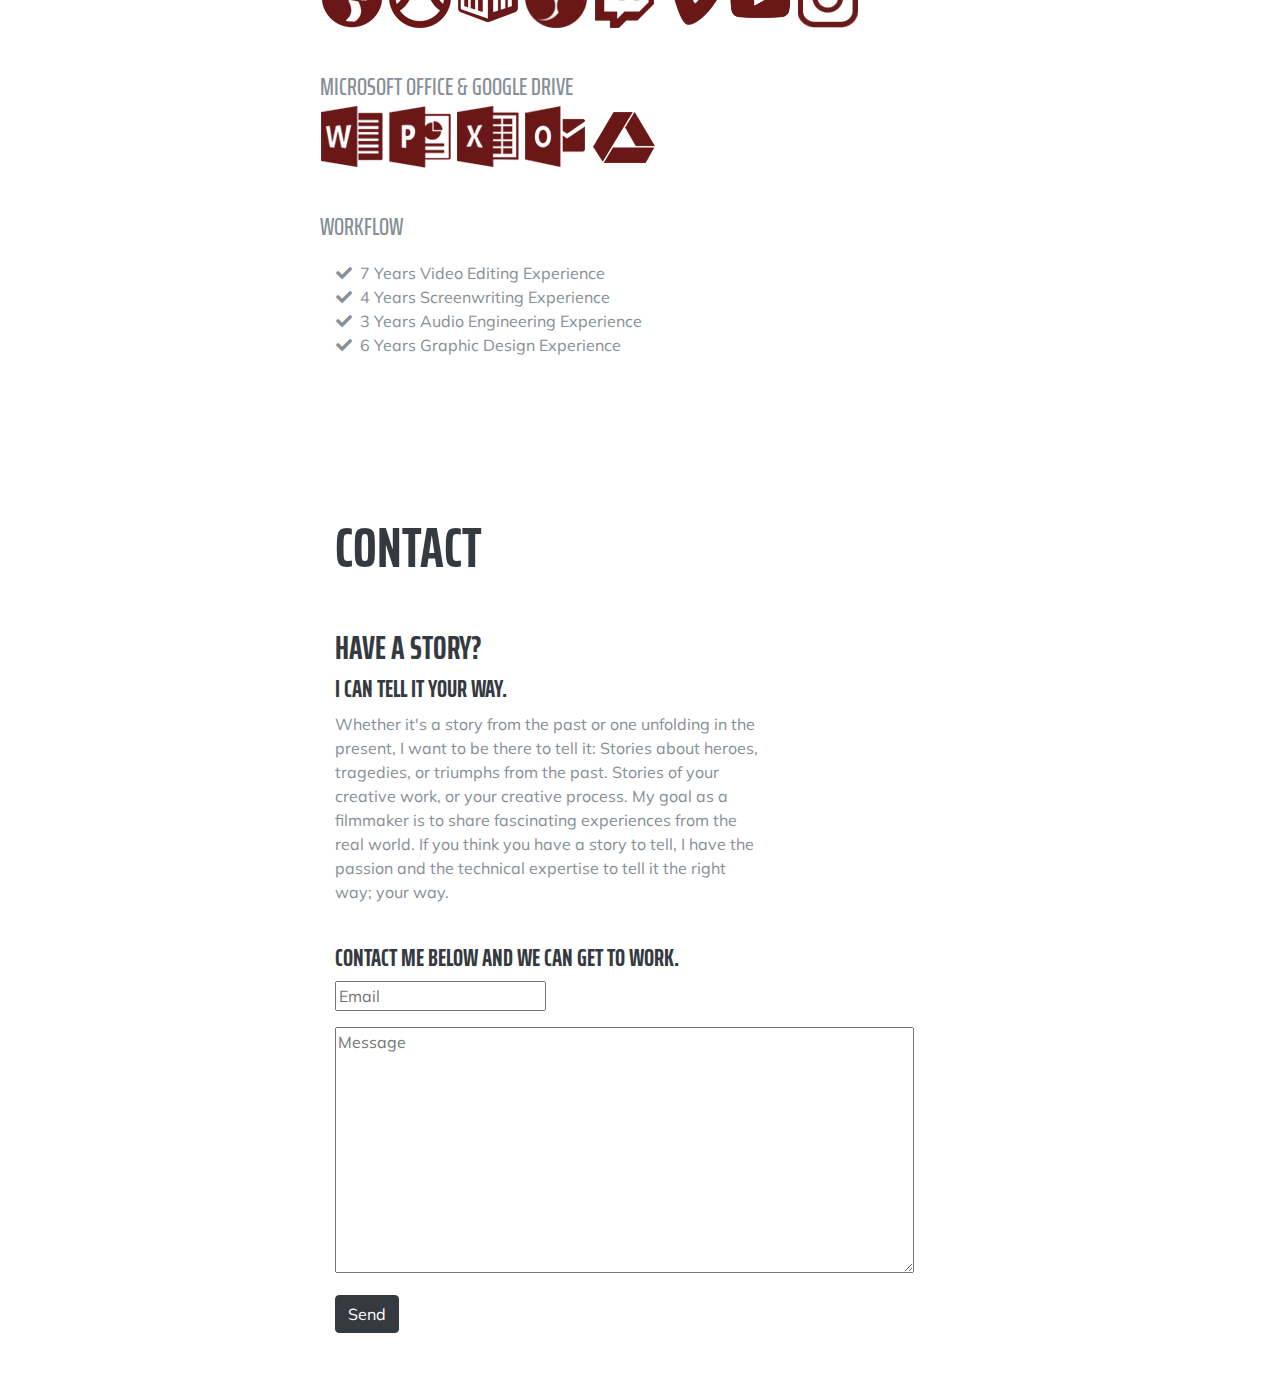
==== commit dd38b11e: "Update index.html" ====
--- a/index.html
+++ b/index.html
@@ -10,7 +10,7 @@
     <meta name="keywords" content="AJ,DeCaprio,AJ DeCaprio,filmmaker,video,videographer,cinematographer,producer,film,television,filming,streaming,content producer,media,scad,ucf,social media,orlando,atlanta,clearwater,florida,georgia,photography,photographer,photo,av,av technician,event production,production technician,adobe,photoshop,premiere">
     <link rel="shortcut icon" href="/favicon.ico" type="image/x-icon">
     <link rel="icon" href="/favicon.ico" type="image/x-icon">
-    
+
     <link rel="apple-touch-icon" sizes="57x57" href="icon/apple-icon-57x57.png">
     <link rel="apple-touch-icon" sizes="60x60" href="icon/apple-icon-60x60.png">
     <link rel="apple-touch-icon" sizes="72x72" href="icon/apple-icon-72x72.png">
@@ -28,7 +28,7 @@
     <meta name="msapplication-TileColor" content="#ffffff">
     <meta name="msapplication-TileImage" content="icon/ms-icon-144x144.png">
     <meta name="theme-color" content="#ffffff">
-    
+
     <title>AJ DeCaprio</title>
 
     <!-- Bootstrap core CSS -->
@@ -87,8 +87,8 @@
           <h1 class="mb-0">AJ
             <span class="text-primary">DeCaprio</span>
           </h1>
-          <div class="subheading mb-5">1660 Peachtree St NW · Atlanta, GA 30309 · (727) 692-0538 ·
-            <a href="mailto:name@email.com">aj@ajdecaprio.com</a>
+          <div class="subheading mb-5">
+            Atlanta, GA · (727) 692-0538 · <a href="mailto:name@email.com">aj@ajdecaprio.com</a> · <a href="AJ DeCaprio.pdf">Resume</a>
           </div>
           <p class="lead mb-5">As a filmmaker, my goal is to create and capture unique, human stories. Then to craft films that inspire, absorb and entertain audiences.
             <br><br>I’m a cinematographer, editor, and filmmaker who’s been pursuing a lifelong journey in video production. I’ve participated in many fields of production; having directed commercials, short films, music videos, live events, and travelogues.
@@ -117,10 +117,40 @@
           <h2 class="mb-5">Portfolio</h2>
 
           <h3 class="mb-0">Film & Television</h3>
+
           <div class="container">
+
             <div class="row">
-              <div class="col-md-4">
-                <p class="text-md-right">Nov 2018</p>
+              <div class="col-md-6">
+                <p class="text-md-right">Feb 2019</p>
+                <div class="thumbnail">
+                  <a href="https://vimeo.com/315450106" target="_blank">
+                    <img src="img/pbdthumb.png" alt="Paperback Delusions" style="width:100%">
+                    <div class="caption">
+                      <div class="subheading mb-3">Paperback Delusions</div>
+                    </div>
+                  </a>
+                </div>
+              </div>
+
+              <div class="col-md-6">
+                <p class="text-md-right">Feb 2019</p>
+                <div class="thumbnail">
+                  <a href="https://vimeo.com/323775892" target="_blank">
+                    <img src="img/qosthumb.png" alt="Quality of Sleep" style="width:100%">
+                    <div class="caption">
+                      <div class="subheading mb-3">Quality of Sleep</div>
+                    </div>
+                  </a>
+                </div>
+              </div>
+
+            </div>
+
+
+            <div class="row">
+              <div class="col-md-4">
+                <p class="text-md-right">Mar 2019</p>
                 <div class="thumbnail">
                   <a href="https://vimeo.com/297873818" target="_blank">
                     <img src="img/grthumb.png" alt="Golden Ratio Music Video" style="width:100%">
@@ -167,7 +197,7 @@
                 <p class="text-md-right">Mar 2018</p>
                 <div class="thumbnail">
                   <a href="https://www.youtube.com/watch?v=7LktbxZEDXk" target="_blank">
-                    <img src="img/ucfsuthumb.jpg" alt="UCF Student Union Laptop Tutorial" style="width:100%">
+                    <img src="img/ucfsuthumb.png" alt="UCF Student Union Laptop Tutorial" style="width:100%">
                     <div class="caption">
                       <div class="subheading mb-3">UCFSU Laptop Tutorial</div>
                     </div>
@@ -321,23 +351,27 @@
                 <div class="subheading mb-3">
                   <i>"Reformation Brewery"</i> · Sep 2018<br>
                   <i>"High Adventure"</i> · Apr 2017<br>
-                  <i>"Eleven"</i> · Oct 2016Br>
+                  <i>"Eleven"</i> · Oct 2016<br>
                   <i>"Find an Escape"</i> · Sep 2016
                 </div>
-              </div>
-              <div class="col">
                 <h3 class="mb-0">Cinematographer</h3>
                 <div class="subheading mb-3">
-                  <i>"Paperback Delusions"</i> · In Progress<br>
+                  <i>"Paperback Delusions"</i> · Feb 2019<br>
                   <i>"Unlocked"</i> · Nov 2016
                 </div>
+              </div>
+              <div class="col" float="right">
+
                 <h3 class="mb-0">Editor</h3>
                 <div class="subheading mb-3">
+                  <i>"Quality of Sleep"</i> · Mar 2019<br>
+                  <i>"Paperback Delusions"</i> · Feb 2019<br>
                   <i>"Unlocked"</i> · Nov 2016<br>
                   <i>"House Call"</i> · Sep 2016
                 </div>
                 <h3 class="mb-0">Sound Designer</h3>
                 <div class="subheading mb-3">
+                  <i>"Paperback Delusions"</i> · Feb 2019<br>
                   <i>"In The Red"</i> · Nov 2018<br>
                   <i>"Me Too"</i> · Dec 2017
                 </div>
@@ -510,14 +544,14 @@
           </ul>
         </div>
       </section>
-                
+
       <section class="resume-section p-3 p-lg-5 d-flex flex-column" id="contact">
         <div class="my-auto col-6">
           <h2 class="mb-5">Contact</h2>
           <h3>Have a Story?</h3>
           <h4>I can tell it your way.</h4>
           <p>Whether it's a story from the past or one unfolding in the present, I want to be there to tell it: Stories about heroes, tragedies, or triumphs from the past. Stories of your creative work, or your creative process. My goal as a filmmaker is to share fascinating experiences from the real world. If you think you have a story to tell, I have the passion and the technical expertise to tell it the right way; your way.</p><br>
-          <h4>Contact me below and we can get to work.</h4> 
+          <h4>Contact me below and we can get to work.</h4>
           <form method="POST" action="https://formspree.io/aj@ajdecaprio.com">
           <div class="form-group">
             <input type="email" id="Email" name="Email" placeholder="Email" cols="10">
@@ -528,7 +562,7 @@
             <button type="submit" class="btn btn-dark">Send</button>
           </div>
           </form>
-        
+
         </div>
       </section>
 
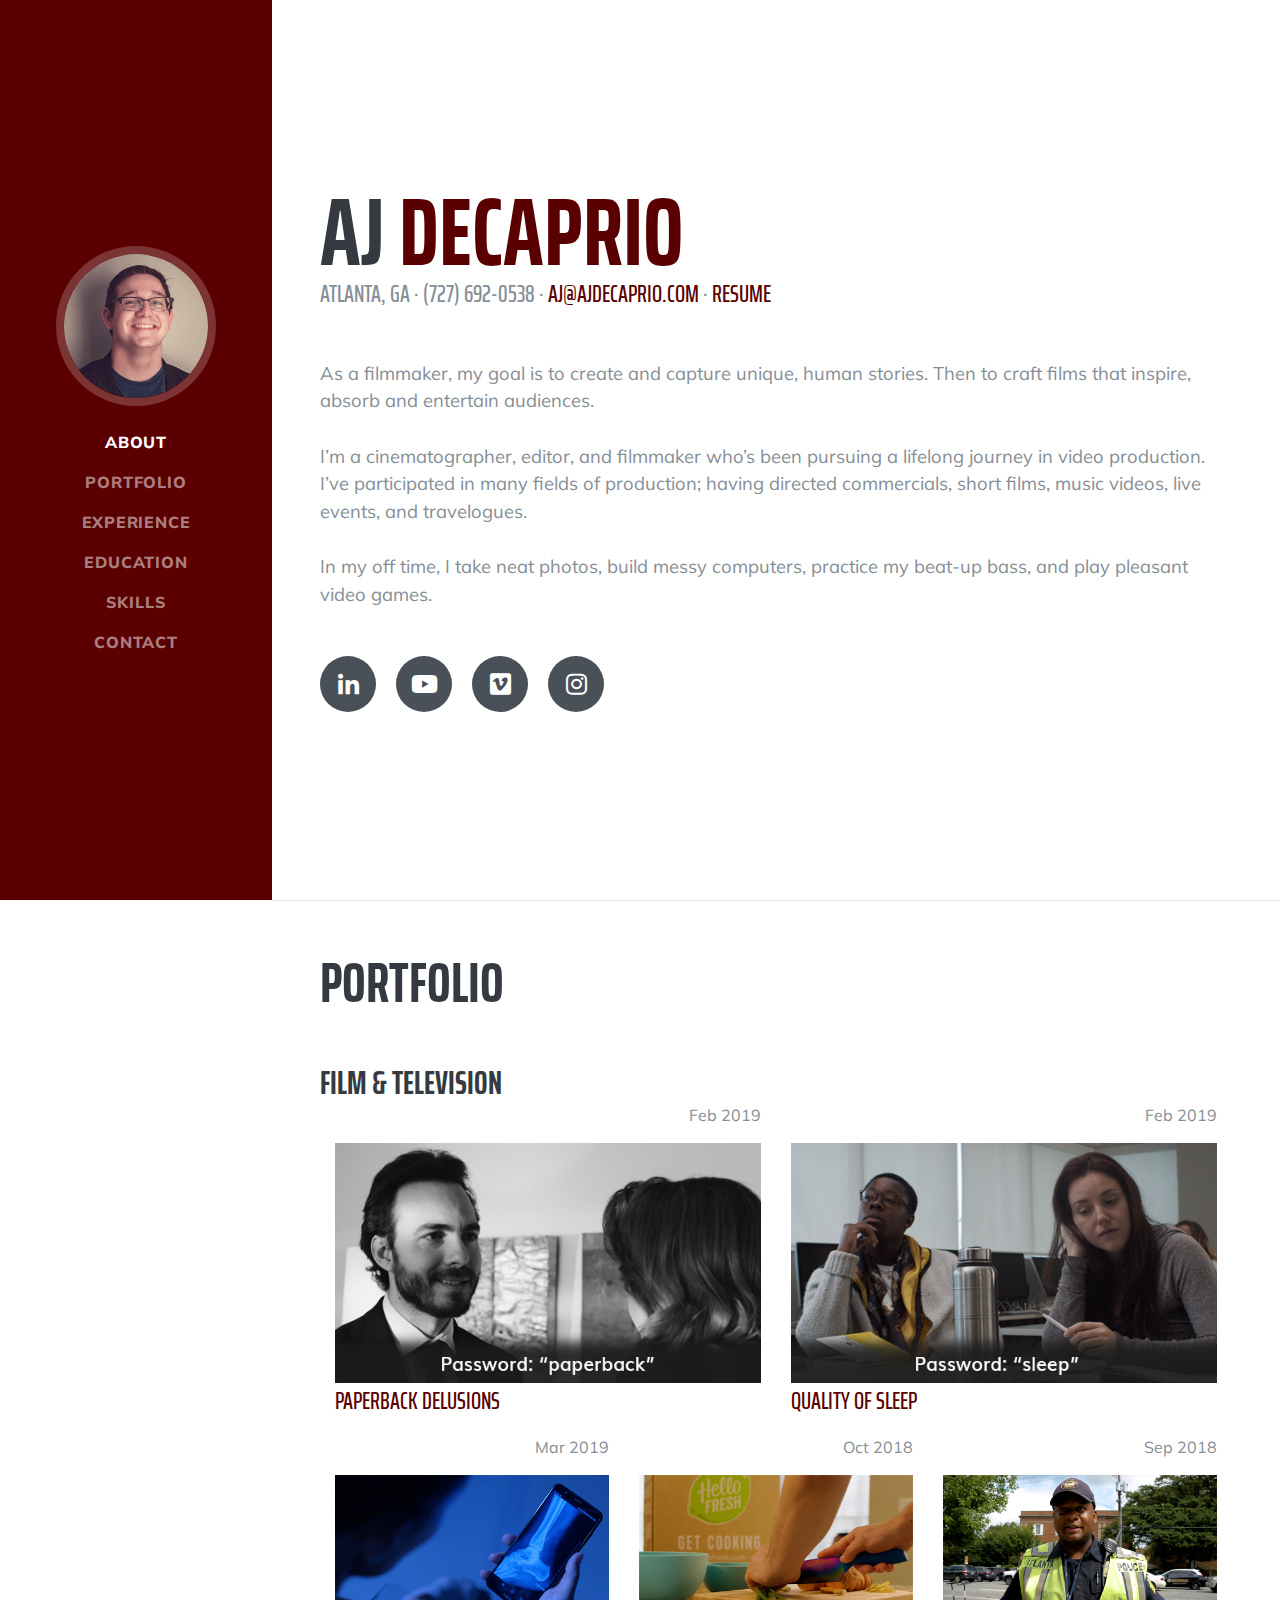
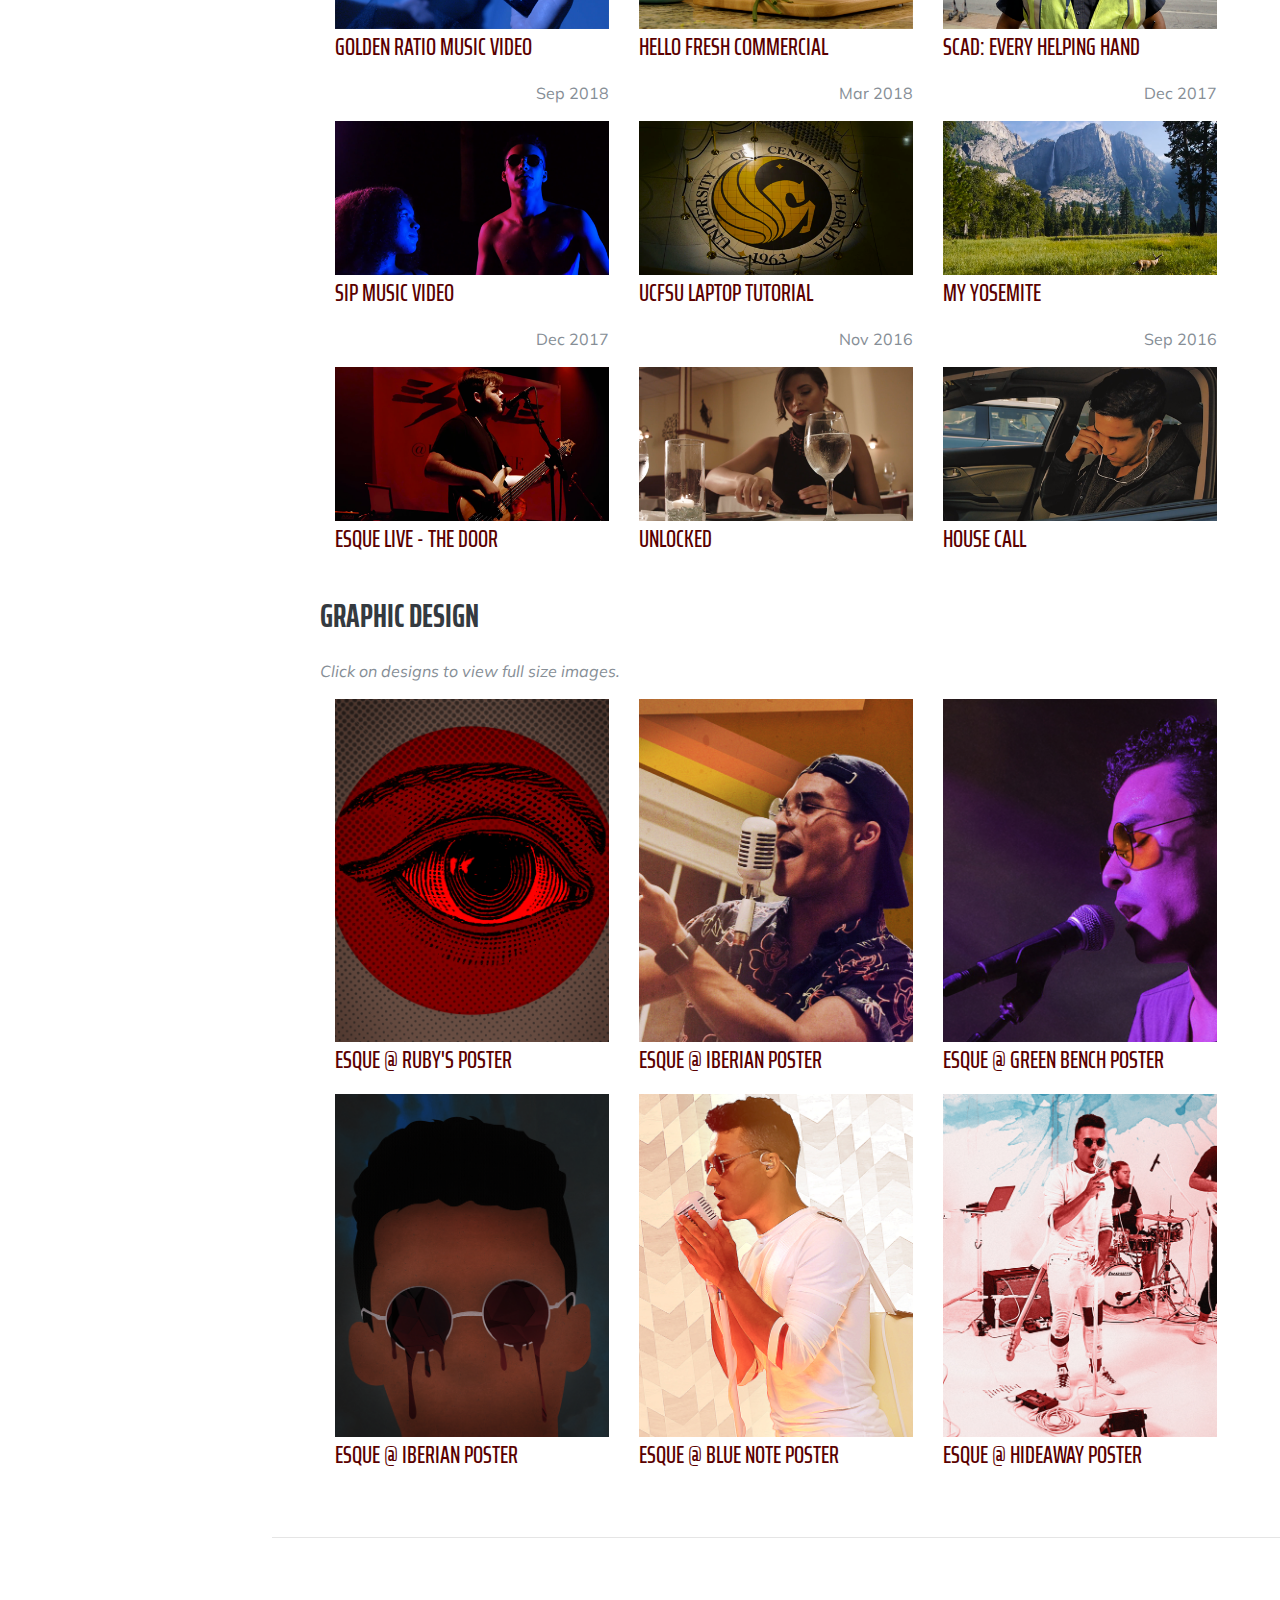
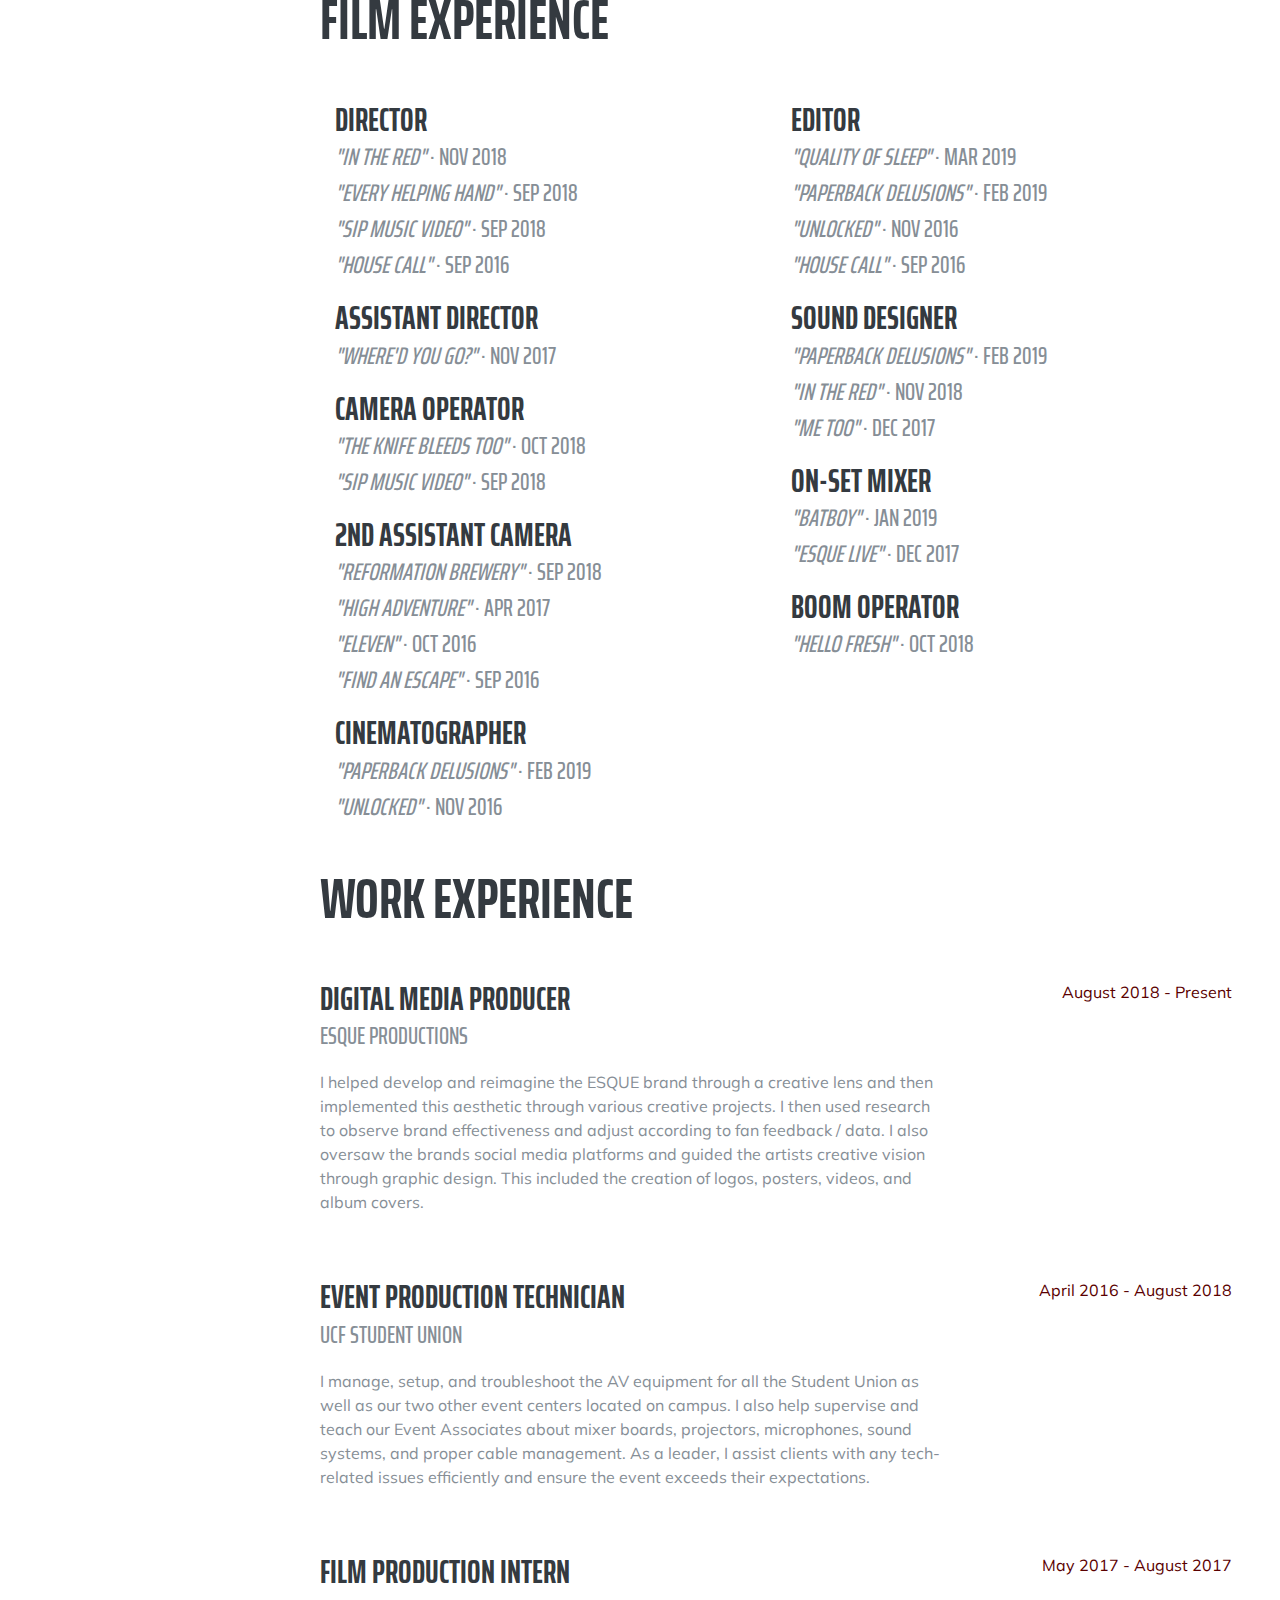
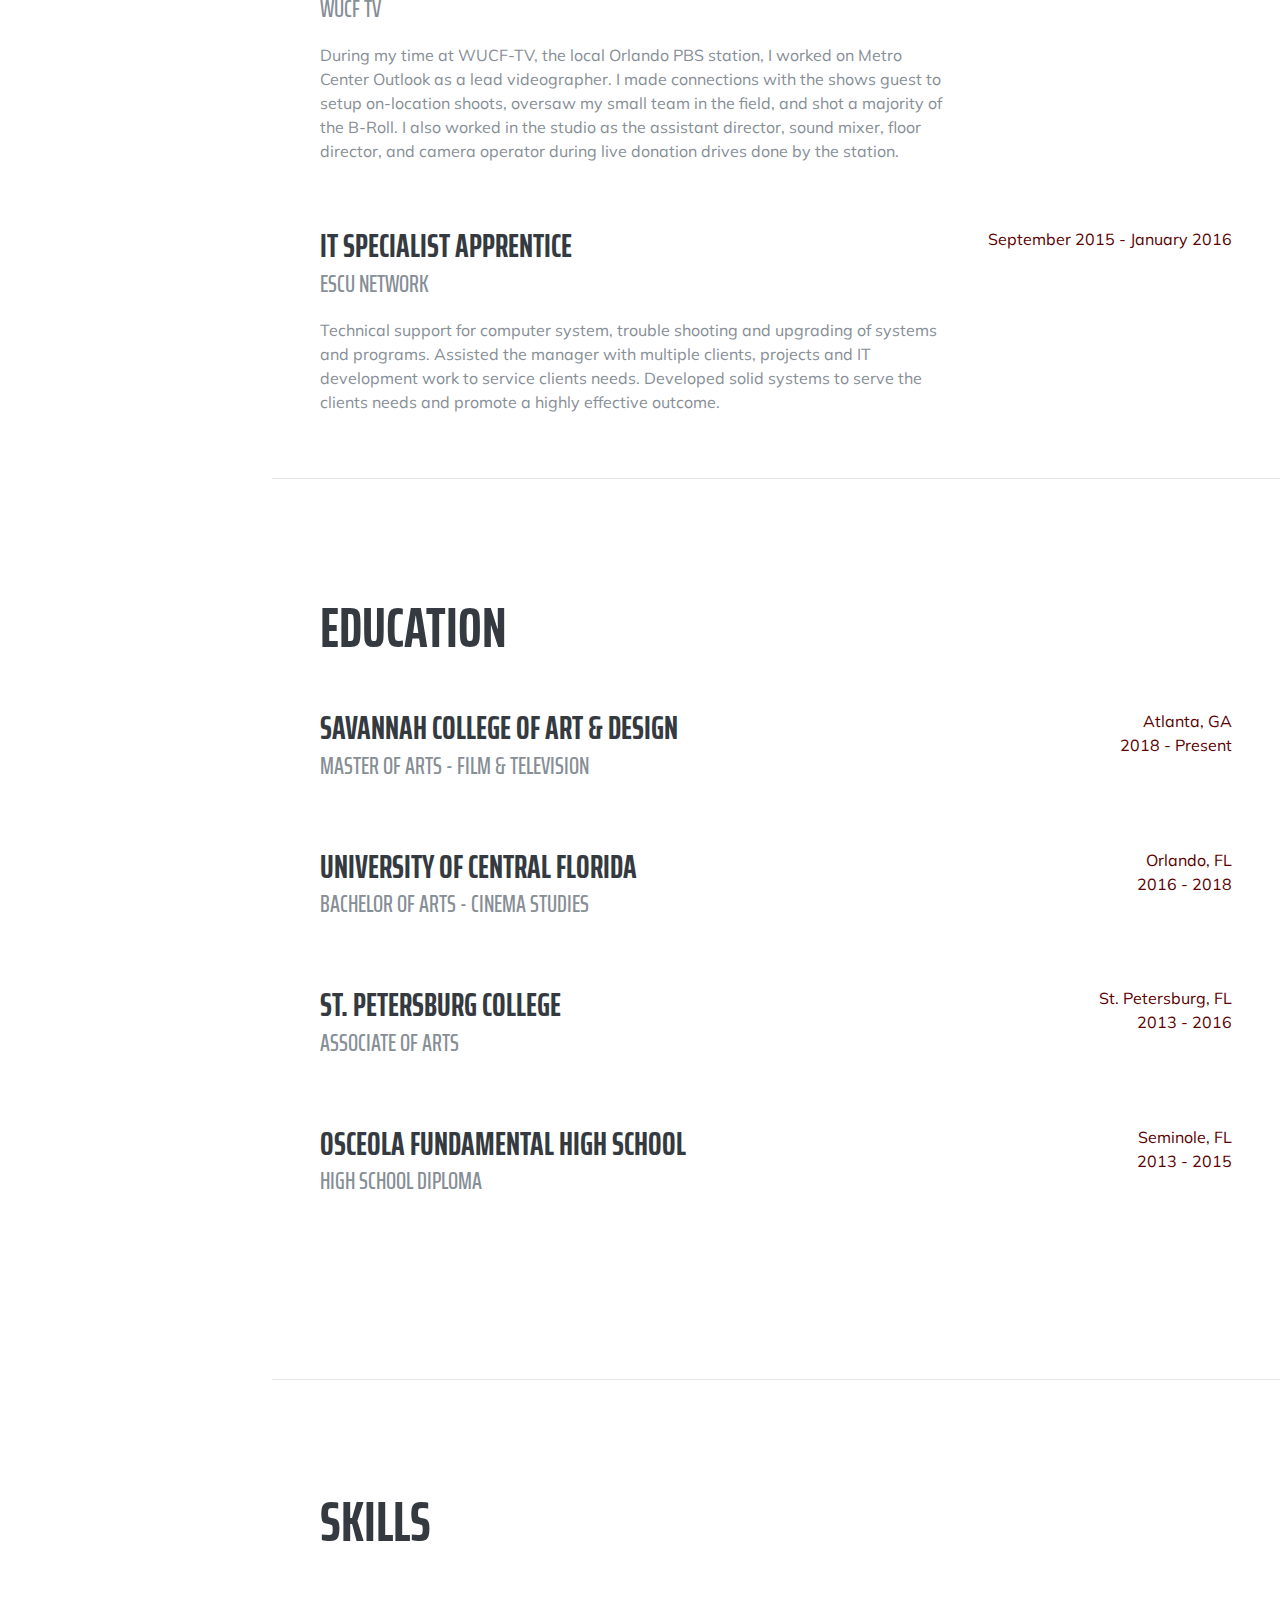
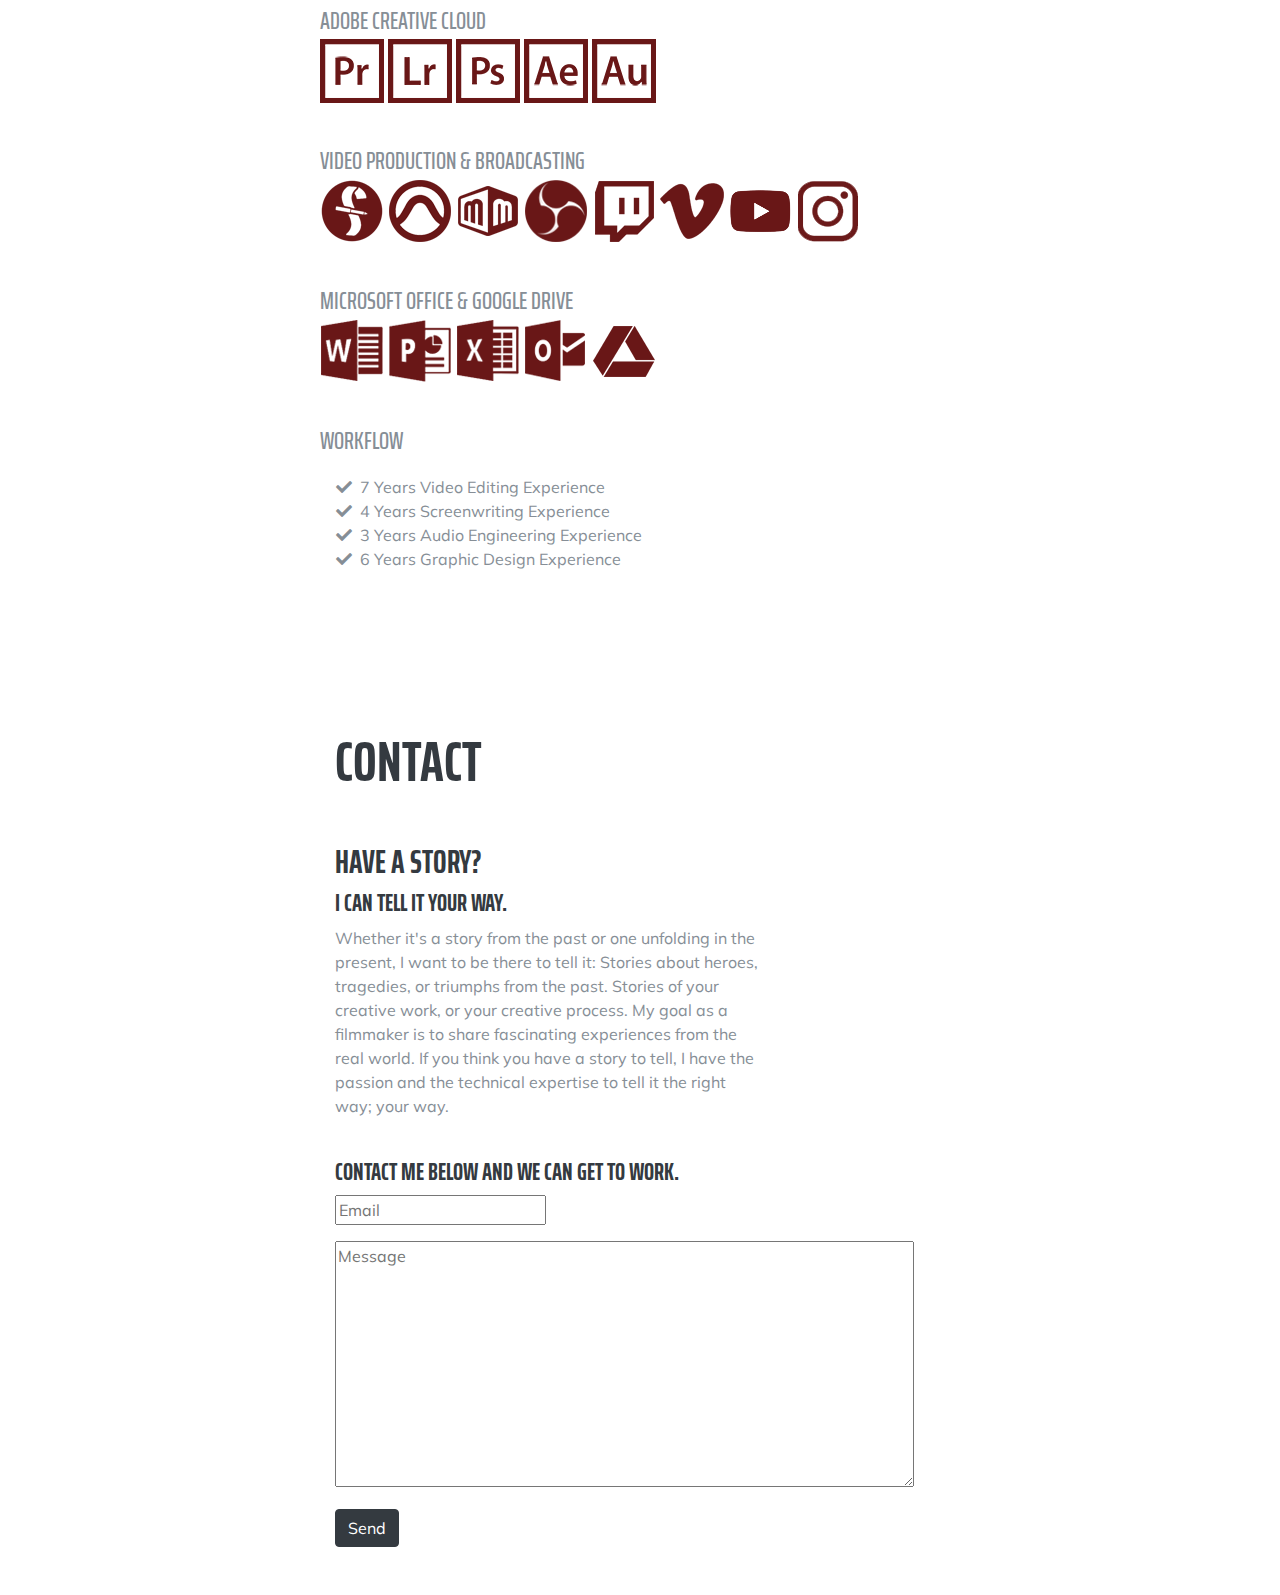
==== commit d9c057a1: "Update index.html" ====
--- a/index.html
+++ b/index.html
@@ -88,7 +88,7 @@
             <span class="text-primary">DeCaprio</span>
           </h1>
           <div class="subheading mb-5">
-            Atlanta, GA · (727) 692-0538 · <a href="mailto:name@email.com">aj@ajdecaprio.com</a> · <a href="AJ DeCaprio.pdf">Resume</a>
+            Atlanta, GA · (727) 692-0538 · <a href="mailto:name@email.com">aj@ajdecaprio.com</a> · <a href="AJ_DeCaprio_Resume.pdf">Resume</a>
           </div>
           <p class="lead mb-5">As a filmmaker, my goal is to create and capture unique, human stories. Then to craft films that inspire, absorb and entertain audiences.
             <br><br>I’m a cinematographer, editor, and filmmaker who’s been pursuing a lifelong journey in video production. I’ve participated in many fields of production; having directed commercials, short films, music videos, live events, and travelogues.
